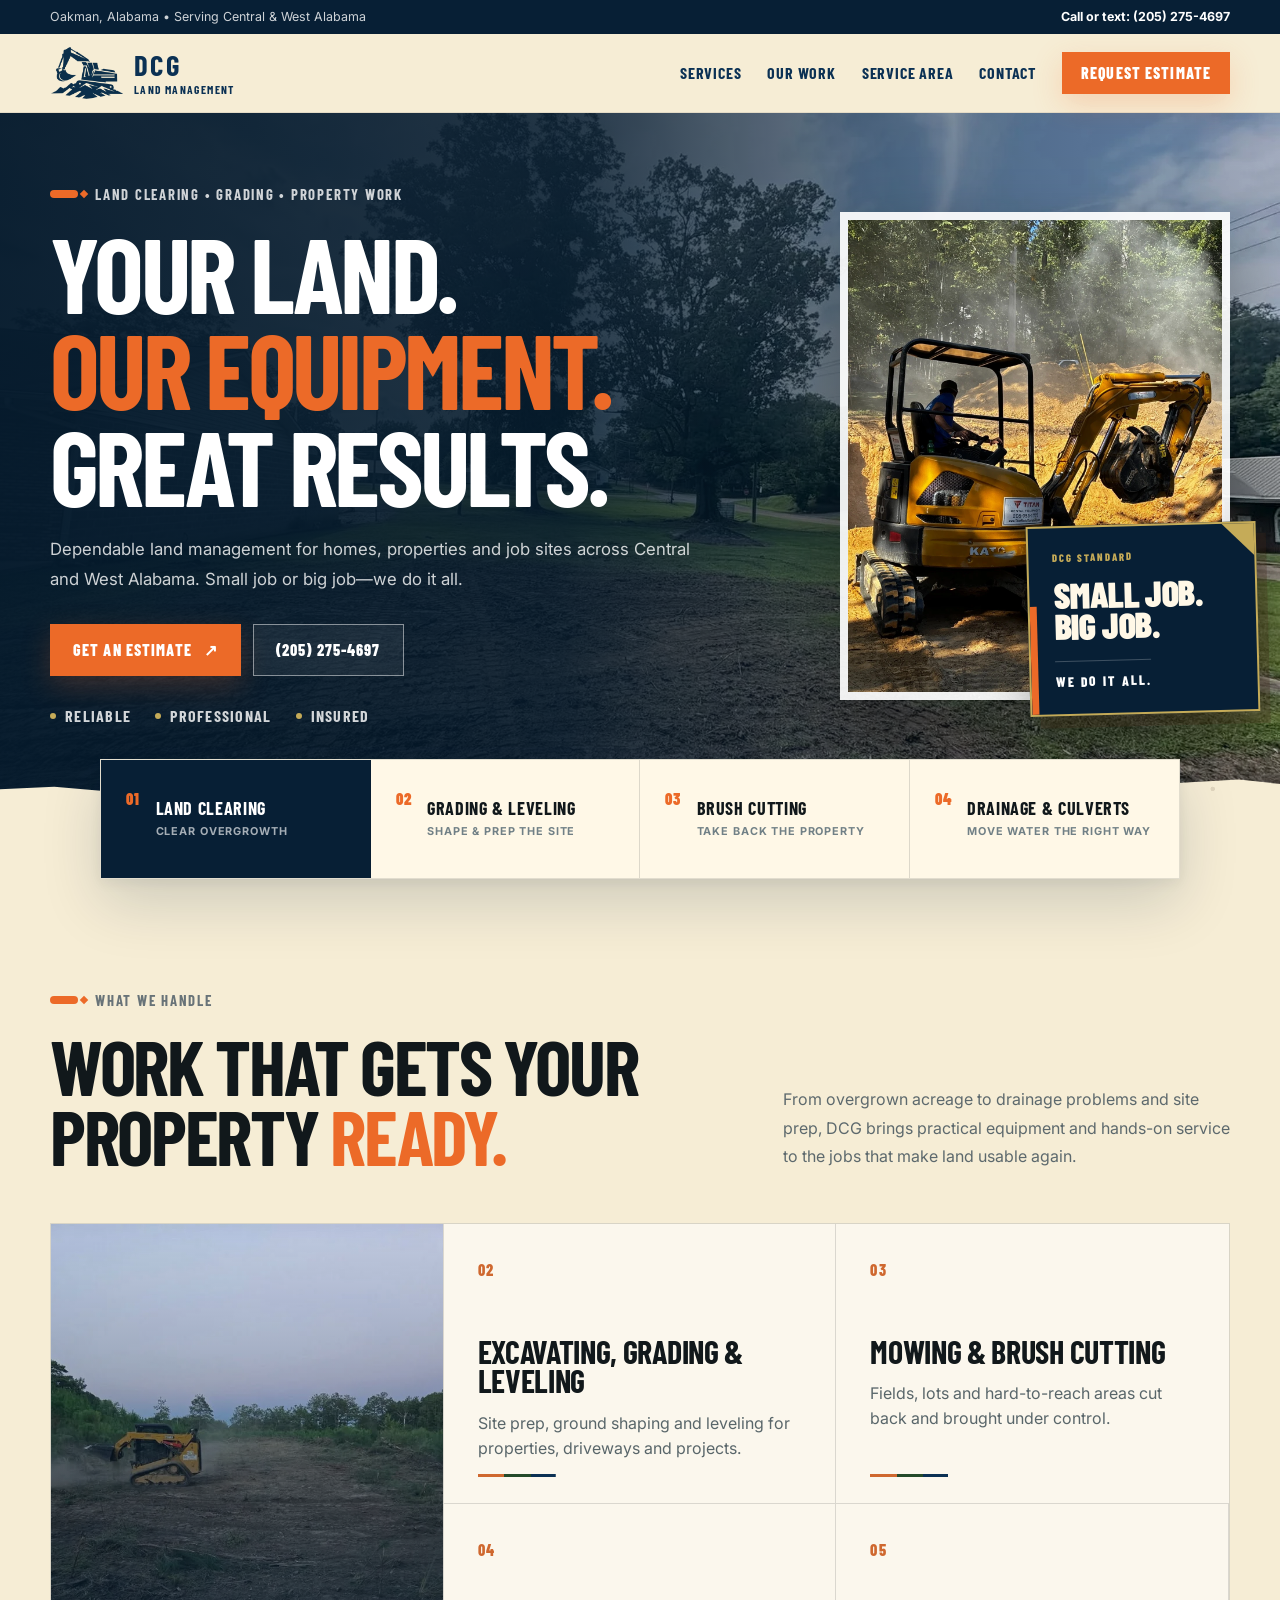
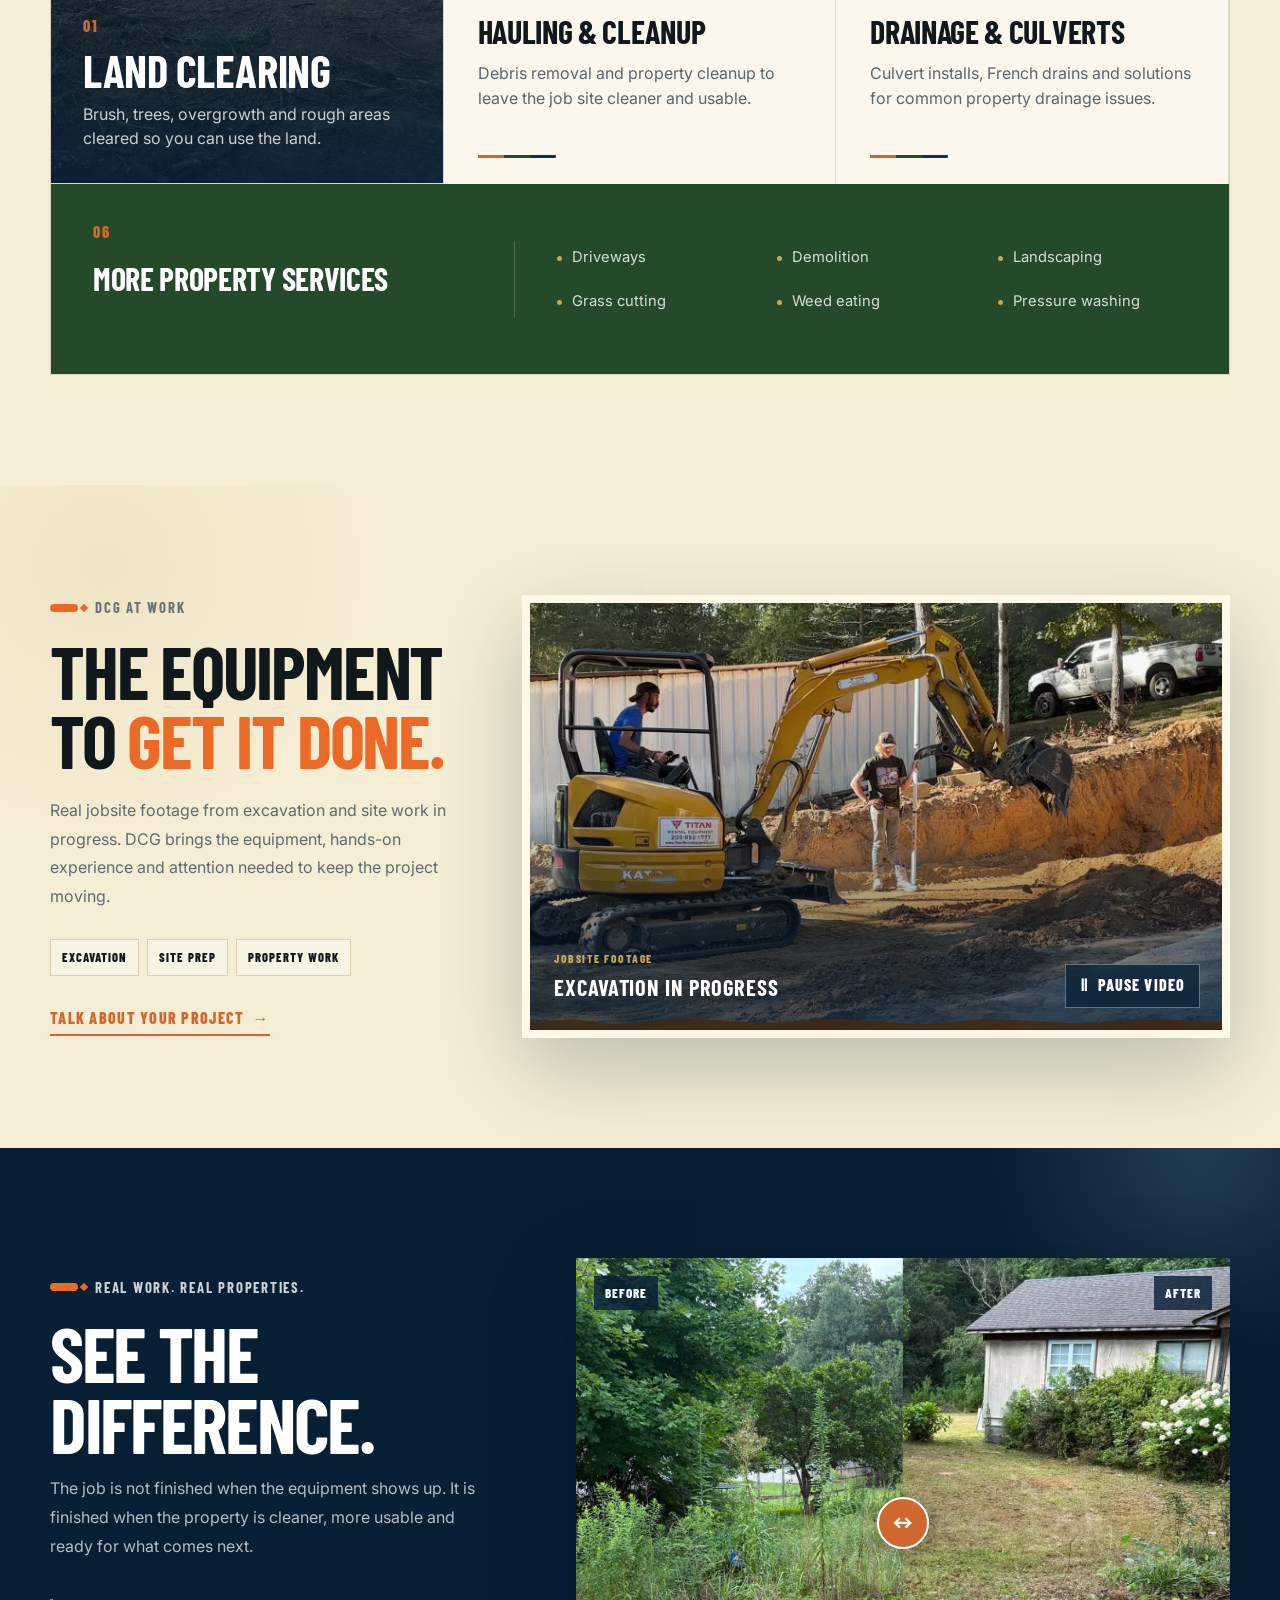
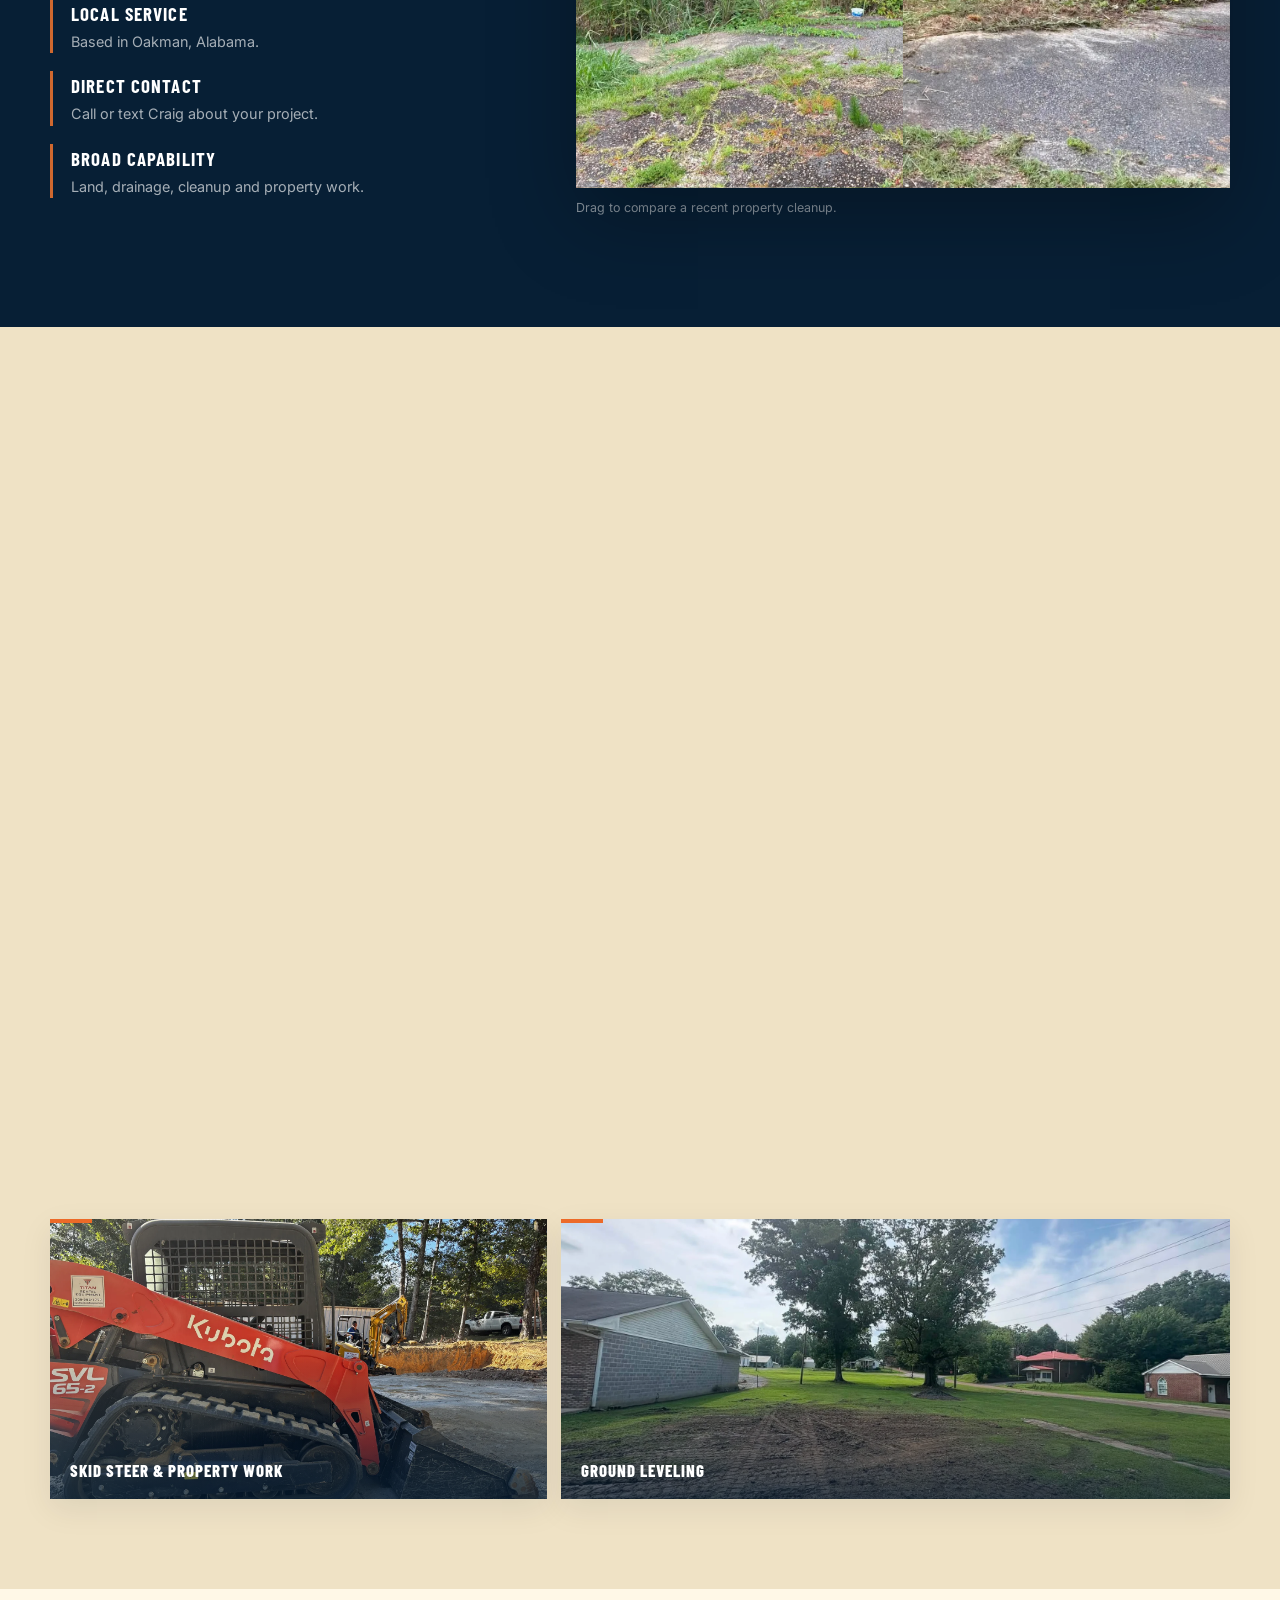
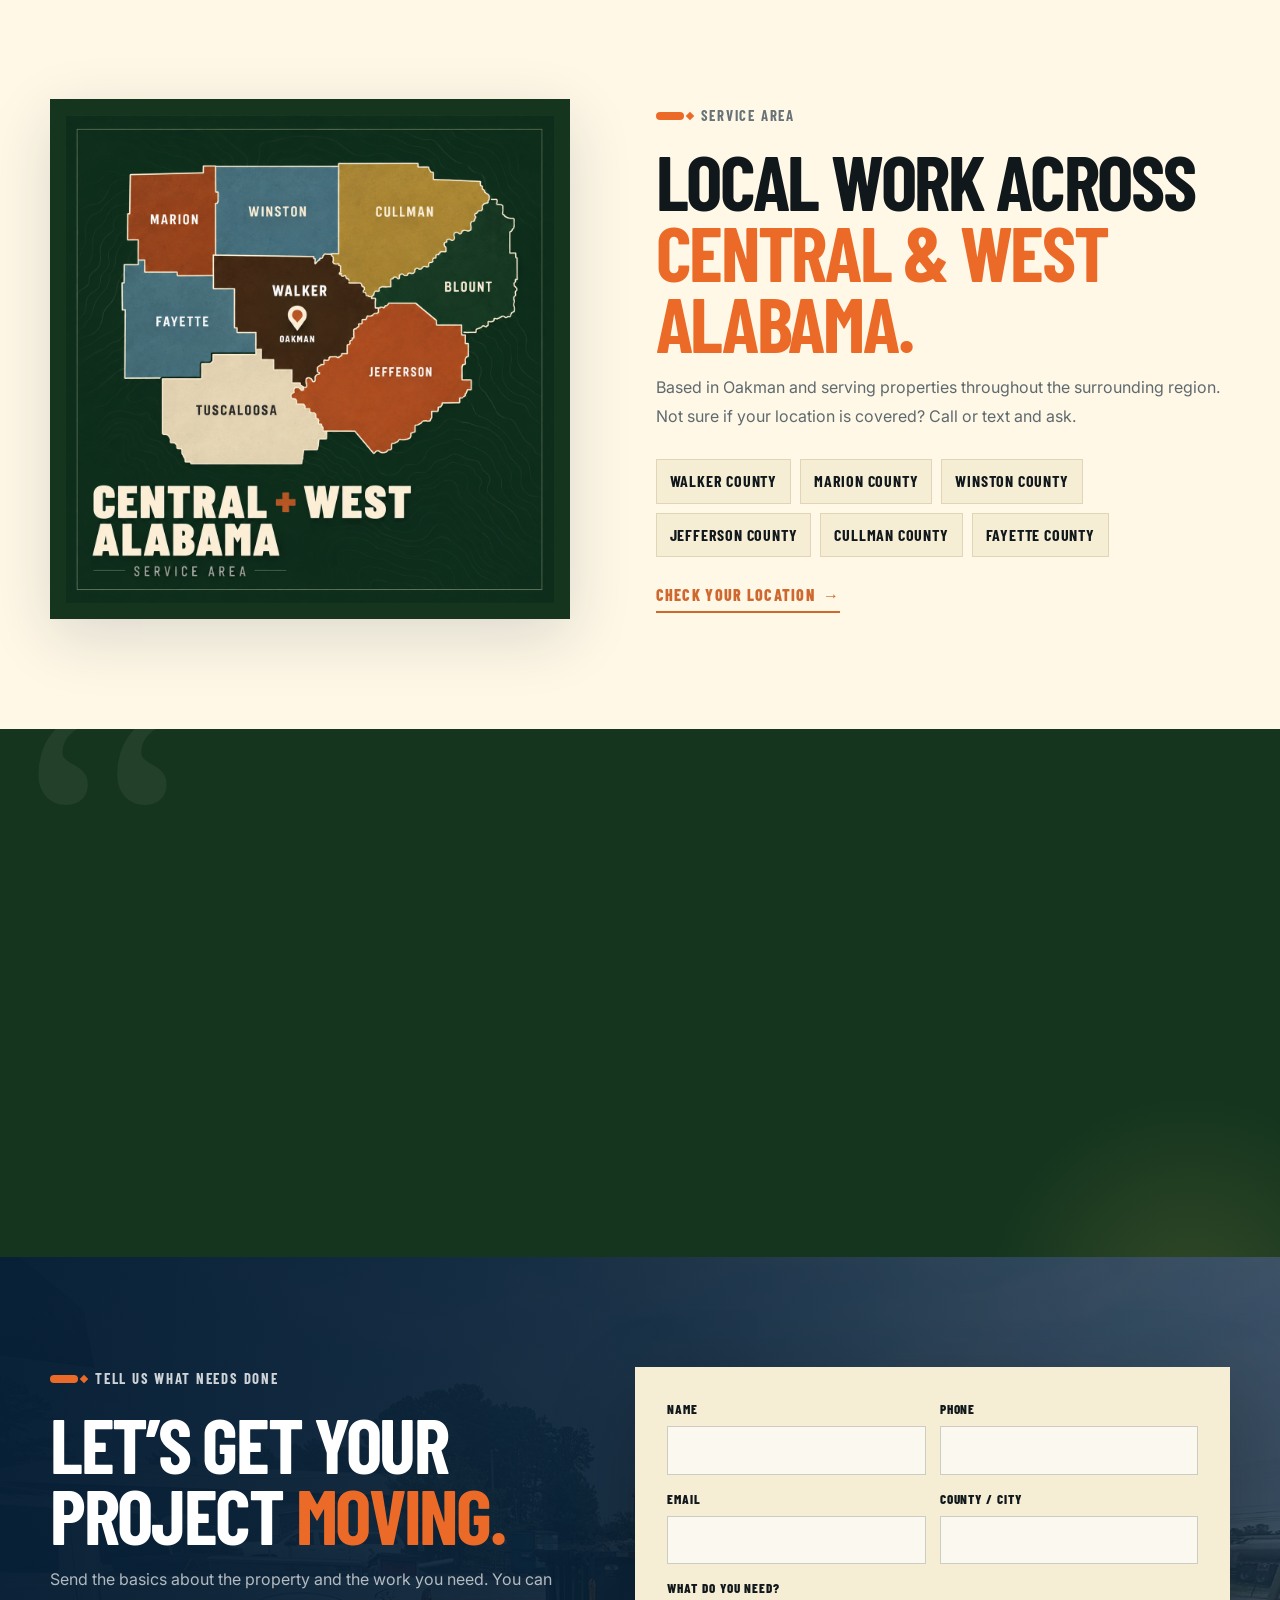
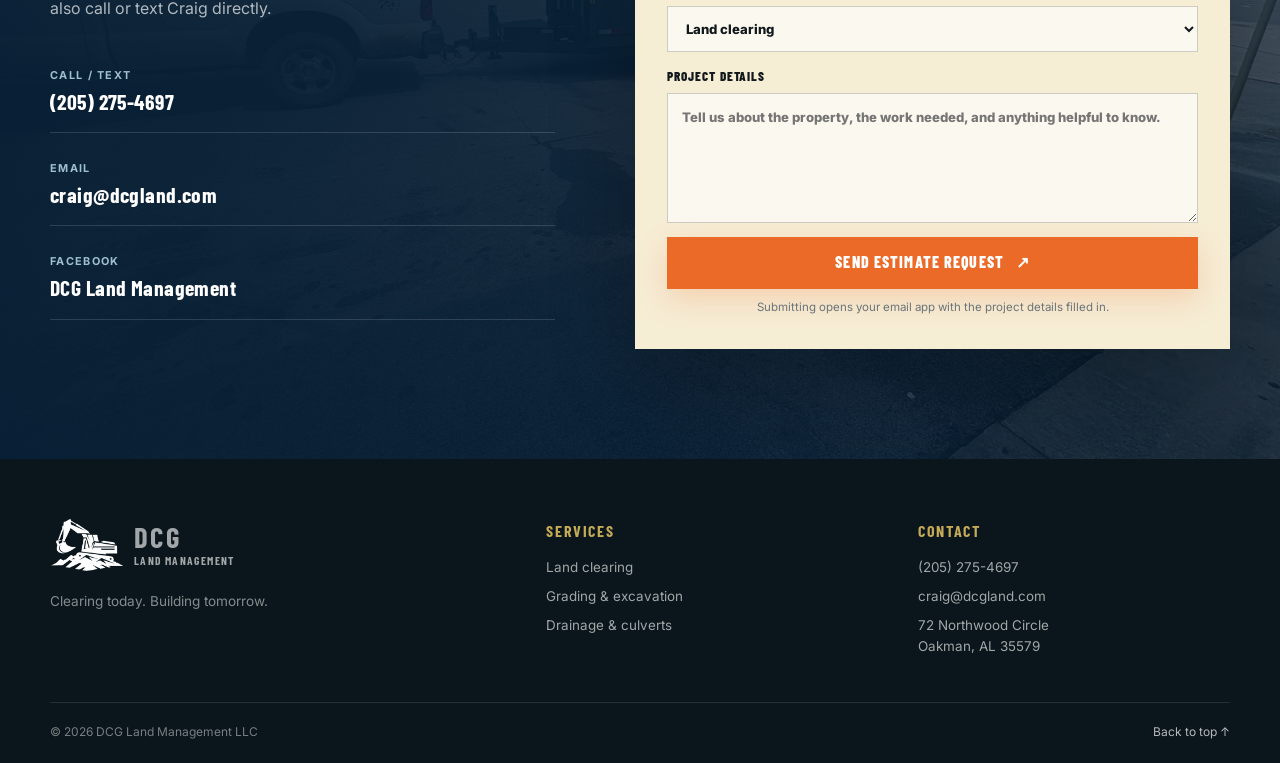
==== index.html @ 037f2a86 "Build DCG Land Management website" ====
<!doctype html>
<html lang="en">
<head>
  <meta charset="utf-8" />
  <meta name="viewport" content="width=device-width, initial-scale=1" />
  <title>DCG Land Management LLC | Land Clearing & Excavation in Oakman, AL</title>
  <meta name="description" content="DCG Land Management LLC provides land clearing, excavating, grading, mowing, brush cutting, drainage, culverts, driveways, demolition and property cleanup across Central and West Alabama." />
  <meta name="theme-color" content="#0b3154" />
  <meta name="robots" content="index,follow,max-image-preview:large" />
  <link rel="canonical" href="https://dcgland.com/" />
  <link rel="icon" type="image/jpeg" href="assets/favicon.jpg" />
  <link rel="preconnect" href="https://fonts.googleapis.com" />
  <link rel="preconnect" href="https://fonts.gstatic.com" crossorigin />
  <link href="https://fonts.googleapis.com/css2?family=Barlow+Condensed:wght@500;600;700;800;900&family=Inter:wght@400;500;600;700&display=swap" rel="stylesheet" />
  <link rel="stylesheet" href="styles.css" />

  <meta property="og:type" content="website" />
  <meta property="og:title" content="DCG Land Management LLC | Oakman, Alabama" />
  <meta property="og:description" content="Land clearing, excavation, grading, mowing, brush cutting, drainage, hauling and property cleanup across Central and West Alabama." />
  <meta property="og:url" content="https://dcgland.com/" />
  <meta property="og:image" content="https://dcgland.com/assets/excavation-jobsite.webp" />

  <script type="application/ld+json">
  {
    "@context": "https://schema.org",
    "@type": "HomeAndConstructionBusiness",
    "name": "DCG Land Management LLC",
    "url": "https://dcgland.com/",
    "telephone": "+1-205-275-4697",
    "email": "craig@dcgland.com",
    "image": "https://dcgland.com/assets/excavation-jobsite.webp",
    "address": {
      "@type": "PostalAddress",
      "streetAddress": "72 Northwood Circle",
      "addressLocality": "Oakman",
      "addressRegion": "AL",
      "postalCode": "35579",
      "addressCountry": "US"
    },
    "areaServed": [
      "Walker County, Alabama",
      "Marion County, Alabama",
      "Winston County, Alabama",
      "Jefferson County, Alabama",
      "Cullman County, Alabama",
      "Fayette County, Alabama"
    ],
    "sameAs": ["https://www.facebook.com/profile.php?id=61591130584523"],
    "knowsAbout": [
      "Land clearing",
      "Excavating",
      "Grading and leveling",
      "Mowing and brush cutting",
      "Hauling and cleanup",
      "Drainage",
      "Culvert installation",
      "Driveways",
      "Demolition",
      "Landscaping",
      "Pressure washing"
    ]
  }
  </script>
</head>
<body>
  <a class="skip-link" href="#main">Skip to content</a>

  <div class="utility-bar">
    <div class="shell utility-bar__inner">
      <p>Oakman, Alabama <span aria-hidden="true">•</span> Serving Central &amp; West Alabama</p>
      <a href="tel:+12052754697">Call or text: (205) 275-4697</a>
    </div>
  </div>

  <header class="site-header" id="top">
    <div class="shell site-header__inner">
      <a class="brand" href="#top" aria-label="DCG Land Management home">
        <img src="assets/dcg-mark.png" alt="DCG Land Management excavator logo" width="105" height="72" />
        <span class="brand__text"><strong>DCG</strong><small>Land Management</small></span>
      </a>

      <button class="menu-toggle" type="button" aria-expanded="false" aria-controls="site-nav" aria-label="Open menu">
        <span></span><span></span><span></span>
      </button>

      <nav class="site-nav" id="site-nav" aria-label="Main navigation">
        <a href="#services">Services</a>
        <a href="#work">Our Work</a>
        <a href="#areas">Service Area</a>
        <a href="#contact">Contact</a>
        <a class="button button--small button--orange" href="#contact">Request Estimate</a>
      </nav>
    </div>
  </header>

  <main id="main">
    <section class="hero">
      <div class="hero__photo" aria-hidden="true"></div>
      <div class="hero__shade" aria-hidden="true"></div>
      <div class="shell hero__grid">
        <div class="hero__copy reveal">
          <p class="eyebrow"><span></span> Land clearing • grading • property work</p>
          <h1>Your land.<br /><em>Our equipment.</em><br />Great results.</h1>
          <p class="hero__lede">Dependable land management for homes, properties and job sites across Central and West Alabama. Small job or big job—we do it all.</p>
          <div class="hero__actions">
            <a class="button button--orange" href="#contact">Get an Estimate <span aria-hidden="true">↗</span></a>
            <a class="button button--ghost" href="tel:+12052754697">(205) 275-4697</a>
          </div>
          <div class="hero__trust" aria-label="Business highlights">
            <span>Reliable</span><span>Professional</span><span>Insured</span>
          </div>
        </div>

        <div class="hero-card reveal">
          <div class="hero-card__image">
            <img src="assets/usingtractor.webp" alt="Excavating equipment working on a wooded property" width="1536" height="2048" />
          </div>
          <div class="hero-card__placard">
  <span class="hero-card__placard-kicker">DCG STANDARD</span>

  <strong>
    SMALL JOB.<br />
    BIG JOB.
  </strong>

  <span class="hero-card__placard-bottom">
    WE DO IT ALL.
  </span>
</div>
        </div>
      </div>
      <div class="hero__edge" aria-hidden="true"></div>
    </section>

    <section class="quick-strip" aria-label="Quick service summary">
      <div class="quick-strip__grid">
        <a class="quick-service quick-service--featured" href="#services">
          <span class="quick-service__number">01</span>
          <span class="quick-service__copy">
            <strong>Land Clearing</strong>
            <small>Clear overgrowth</small>
          </span>
        </a>
        <a class="quick-service" href="#services">
          <span class="quick-service__number">02</span>
          <span class="quick-service__copy">
            <strong>Grading &amp; Leveling</strong>
            <small>Shape &amp; prep the site</small>
          </span>
        </a>
        <a class="quick-service" href="#services">
          <span class="quick-service__number">03</span>
          <span class="quick-service__copy">
            <strong>Brush Cutting</strong>
            <small>Take back the property</small>
          </span>
        </a>
        <a class="quick-service" href="#services">
          <span class="quick-service__number">04</span>
          <span class="quick-service__copy">
            <strong>Drainage &amp; Culverts</strong>
            <small>Move water the right way</small>
          </span>
        </a>
      </div>
    </section>

    <section class="section section--cream" id="services">
      <div class="shell">
        <div class="section-heading section-heading--split reveal">
          <div>
            <p class="eyebrow eyebrow--dark"><span></span> What we handle</p>
            <h2>Work that gets your property <em>ready.</em></h2>
          </div>
          <p>From overgrown acreage to drainage problems and site prep, DCG brings practical equipment and hands-on service to the jobs that make land usable again.</p>
        </div>

        <div class="service-grid">
          <article class="service-card service-card--feature reveal">
            <img src="assets/landcleartractor.webp" alt="Equipment clearing an overgrown property" loading="lazy" width="720" height="960" />
            <div class="service-card__overlay"></div>
            <div class="service-card__body">
              <span class="service-card__number">01</span>
              <h3>Land Clearing</h3>
              <p>Brush, trees, overgrowth and rough areas cleared so you can use the land.</p>
            </div>
          </article>

          <article class="service-card reveal">
            <span class="service-card__number">02</span>
            <h3>Excavating, Grading &amp; Leveling</h3>
            <p>Site prep, ground shaping and leveling for properties, driveways and projects.</p>
            <span class="service-card__line"></span>
          </article>

          <article class="service-card reveal">
            <span class="service-card__number">03</span>
            <h3>Mowing &amp; Brush Cutting</h3>
            <p>Fields, lots and hard-to-reach areas cut back and brought under control.</p>
            <span class="service-card__line"></span>
          </article>

          <article class="service-card reveal">
            <span class="service-card__number">04</span>
            <h3>Hauling &amp; Cleanup</h3>
            <p>Debris removal and property cleanup to leave the job site cleaner and usable.</p>
            <span class="service-card__line"></span>
          </article>

          <article class="service-card reveal">
            <span class="service-card__number">05</span>
            <h3>Drainage &amp; Culverts</h3>
            <p>Culvert installs, French drains and solutions for common property drainage issues.</p>
            <span class="service-card__line"></span>
          </article>

          <article class="service-card service-card--list reveal">
            <span class="service-card__number">06</span>
            <h3>More Property Services</h3>
            <ul>
              <li>Driveways</li>
              <li>Demolition</li>
              <li>Landscaping</li>
              <li>Grass cutting</li>
              <li>Weed eating</li>
              <li>Pressure washing</li>
            </ul>
          </article>
        </div>
      </div>
    </section>

    <section class="section jobsite-feature" id="work">
      <div class="shell jobsite-feature__grid">
        <div class="jobsite-feature__copy reveal">
          <p class="eyebrow eyebrow--dark"><span></span> DCG at work</p>
          <h2>The equipment to <em>get it done.</em></h2>
          <p>Real jobsite footage from excavation and site work in progress. DCG brings the equipment, hands-on experience and attention needed to keep the project moving.</p>
          <div class="jobsite-feature__tags" aria-label="Work shown">
            <span>Excavation</span>
            <span>Site prep</span>
            <span>Property work</span>
          </div>
          <a class="text-link" href="#contact">Talk about your project <span aria-hidden="true">→</span></a>
        </div>

        <div class="jobsite-media reveal">
          <div class="jobsite-media__frame">
            <video class="jobsite-video" data-jobsite-video muted loop playsinline preload="metadata" poster="assets/excavator-digging-poster.webp" aria-label="Excavator digging at a DCG Land Management jobsite">
              <source src="assets/excavator-digging.mp4" type="video/mp4" />
              Your browser does not support embedded video.
            </video>
            <div class="jobsite-media__shade" aria-hidden="true"></div>
            <div class="jobsite-media__label">
              <span>Jobsite footage</span>
              <strong>Excavation in progress</strong>
            </div>
            <button class="jobsite-media__toggle" type="button" data-video-toggle aria-label="Play jobsite video">
              <span aria-hidden="true">▶</span>
              <span data-video-toggle-text>Play video</span>
            </button>
            <div class="jobsite-media__edge" aria-hidden="true"></div>
          </div>
        </div>
      </div>
    </section>

    <section class="section section--ink" id="results">
      <div class="shell work-grid">
        <div class="work-copy reveal">
          <p class="eyebrow"><span></span> Real work. Real properties.</p>
          <h2>See the difference.</h2>
          <p>The job is not finished when the equipment shows up. It is finished when the property is cleaner, more usable and ready for what comes next.</p>
          <div class="work-points">
            <div><strong>Local service</strong><span>Based in Oakman, Alabama.</span></div>
            <div><strong>Direct contact</strong><span>Call or text Craig about your project.</span></div>
            <div><strong>Broad capability</strong><span>Land, drainage, cleanup and property work.</span></div>
          </div>
        </div>

        <div class="before-after reveal" data-before-after>
          <div class="before-after__frame">
            <img class="before-after__img before-after__img--after" src="assets/after.webp" alt="Property after cleanup work" loading="lazy" width="1536" height="2048" />
            <img class="before-after__img before-after__img--before" src="assets/before.webp" alt="Property before cleanup work" loading="lazy" width="2048" height="1536" />
            <span class="before-after__label before-after__label--before">Before</span>
            <span class="before-after__label before-after__label--after">After</span>
            <div class="before-after__handle" aria-hidden="true"><span>↔</span></div>
            <input class="before-after__range" type="range" min="0" max="100" value="50" aria-label="Compare before and after photos" />
          </div>
          <p>Drag to compare a recent property cleanup.</p>
        </div>
      </div>
    </section>

    <section class="section section--linen gallery-section">
      <div class="shell">
        <div class="section-heading reveal">
          <p class="eyebrow eyebrow--dark"><span></span> On the job</p>
          <h2>Built on hard work.<br /><em>Driven by results.</em></h2>
        </div>

        <div class="gallery-grid gallery-grid--jobsite">
          <figure class="gallery-card gallery-card--wide reveal">
            <img src="assets/excavation-jobsite.webp" alt="Deep excavation and site preparation work by DCG Land Management" loading="lazy" width="1800" height="1350" />
            <figcaption>Deep excavation &amp; site prep</figcaption>
          </figure>
          <figure class="gallery-card reveal">
            <img src="assets/concrete-cutting.webp" alt="Concrete cutting during a DCG Land Management job" loading="lazy" width="1800" height="1350" />
            <figcaption>Concrete cutting</figcaption>
          </figure>
          <figure class="gallery-card reveal">
            <img src="assets/mini-excavator.webp" alt="Mini excavator positioned at an active excavation site" loading="lazy" width="1800" height="1350" />
            <figcaption>Equipment ready for the job</figcaption>
          </figure>
          <figure class="gallery-card gallery-card--wide reveal">
            <img src="assets/construction.webp" alt="Interior constructions on DCG Land Management jobsite" loading="lazy" width="1800" height="1350" />
            <figcaption>Construction in progress</figcaption>
          </figure>
          <figure class="gallery-card reveal">
            <img src="assets/skid-steer-equipment.webp" alt="Skid steer equipment used for land and site work" loading="lazy" width="1800" height="1350" />
            <figcaption>Skid steer &amp; property work</figcaption>
          </figure>
          <figure class="gallery-card gallery-card--wide reveal">
            <img src="assets/groundlevel.webp" alt="Fully leveled property ready for the next phase of work" loading="lazy" width="1800" height="1350" />
            <figcaption>Ground Leveling</figcaption>
          </figure>
        </div>
      </div>
    </section>

    <section class="section service-area" id="areas">
      <div class="shell service-area__grid">
        <div class="service-area__map-card reveal">
  <img
    src="assets/service-area-map.png"
    alt="DCG Land Management service area map showing Walker, Marion, Winston, Cullman, Blount, Fayette, Tuscaloosa, and Jefferson counties with Oakman marked in Walker County"
    class="service-area__map-image"
    loading="lazy"
    width="1254"
    height="1254"
  />
</div>

        <div class="service-area__copy reveal">
          <p class="eyebrow eyebrow--dark"><span></span> Service area</p>
          <h2>Local work across <em>Central &amp; West Alabama.</em></h2>
          <p>Based in Oakman and serving properties throughout the surrounding region. Not sure if your location is covered? Call or text and ask.</p>
          <div class="county-list" aria-label="Counties served">
            <span>Walker County</span>
            <span>Marion County</span>
            <span>Winston County</span>
            <span>Jefferson County</span>
            <span>Cullman County</span>
            <span>Fayette County</span>
          </div>
          <a class="text-link" href="tel:+12052754697">Check your location <span aria-hidden="true">→</span></a>
        </div>
      </div>
    </section>

    <section class="section review-section" aria-labelledby="review-heading">
      <div class="review-section__mark" aria-hidden="true">“</div>
      <div class="shell review-grid">
        <div class="review-quote reveal">
          <p class="eyebrow"><span></span> What clients say</p>
          <div class="review-stars" aria-label="5 out of 5 stars">
            <span aria-hidden="true">★★★★★</span>
          </div>
          <blockquote id="review-heading">“Great Person! Awesome work”</blockquote>
          <cite>— Carolyn House</cite>
        </div>

        <div class="review-cta reveal">
          <span class="review-cta__number">READY?</span>
          <h2>Need work done on your property?</h2>
          <p>Tell Craig what you are working with and what you need done. Call, text or send the details online.</p>
          <a class="button button--orange" href="#contact">Get an Estimate <span aria-hidden="true">↗</span></a>
        </div>
      </div>
    </section>

    <section class="section contact-section" id="contact">
      <div class="contact-section__photo" aria-hidden="true"></div>
      <div class="contact-section__shade" aria-hidden="true"></div>
      <div class="shell contact-grid">
        <div class="contact-copy reveal">
          <p class="eyebrow"><span></span> Tell us what needs done</p>
          <h2>Let’s get your project <em>moving.</em></h2>
          <p>Send the basics about the property and the work you need. You can also call or text Craig directly.</p>
          <div class="contact-links">
            <a href="tel:+12052754697"><small>Call / Text</small><strong>(205) 275-4697</strong></a>
            <a href="mailto:craig@dcgland.com"><small>Email</small><strong>craig@dcgland.com</strong></a>
            <a href="https://www.facebook.com/profile.php?id=61591130584523" target="_blank" rel="noopener noreferrer"><small>Facebook</small><strong>DCG Land Management</strong></a>
          </div>
        </div>

        <form class="estimate-form reveal" id="estimate-form">
          <div class="form-row">
            <label>Name<input type="text" name="name" autocomplete="name" required /></label>
            <label>Phone<input type="tel" name="phone" autocomplete="tel" required /></label>
          </div>
          <div class="form-row">
            <label>Email<input type="email" name="email" autocomplete="email" /></label>
            <label>County / City<input type="text" name="location" autocomplete="address-level2" /></label>
          </div>
          <label>What do you need?
            <select name="service">
              <option>Land clearing</option>
              <option>Excavating / grading</option>
              <option>Mowing / brush cutting</option>
              <option>Hauling / cleanup</option>
              <option>Drainage / culvert work</option>
              <option>Driveway / demolition / other</option>
            </select>
          </label>
          <label>Project details<textarea name="message" rows="5" placeholder="Tell us about the property, the work needed, and anything helpful to know."></textarea></label>
          <button class="button button--orange button--full" type="submit">Send Estimate Request <span aria-hidden="true">↗</span></button>
          <p class="form-note">Submitting opens your email app with the project details filled in.</p>
        </form>
      </div>
    </section>
  </main>

  <footer class="site-footer">
    <div class="shell footer-grid">
      <div class="footer-brand">
        <a class="brand brand--footer" href="#top">
          <img src="assets/dcg-mark.png" alt="" width="98" height="67" />
          <span class="brand__text"><strong>DCG</strong><small>Land Management</small></span>
        </a>
        <p>Clearing today. Building tomorrow.</p>
      </div>
      <div>
        <strong>Services</strong>
        <a href="#services">Land clearing</a>
        <a href="#services">Grading &amp; excavation</a>
        <a href="#services">Drainage &amp; culverts</a>
      </div>
      <div>
        <strong>Contact</strong>
        <a href="tel:+12052754697">(205) 275-4697</a>
        <a href="mailto:craig@dcgland.com">craig@dcgland.com</a>
        <span>72 Northwood Circle<br />Oakman, AL 35579</span>
      </div>
    </div>
    <div class="shell footer-bottom">
      <span>© <span id="year"></span> DCG Land Management LLC</span>
      <a href="#top">Back to top ↑</a>
    </div>
  </footer>

  <script src="script.js" defer></script>
</body>
</html>
---- styles.css ----
:root {

  --ink: #11181b;

  --navy: #0b3154;

  --navy-deep: #071f35;

  --forest: #244a2a;

  --forest-deep: #15351e;

  --orange: #cf682f;

  --orange-bright: #ec6a28;

  --linen: #f6edd5;

  --cream: #fff8e7;

  --blue: #9fc0cf;

  --coffee: #412816;

  --sunflower: #c5ab58;

  --white: #ffffff;

  --muted: #687378;

  --line: rgba(17, 24, 27, 0.14);

  --shadow: 0 18px 60px rgba(7, 31, 53, 0.14);

  --radius: 20px;

  --shell: min(1180px, calc(100% - 40px));

}

* { box-sizing: border-box; }

html { scroll-behavior: smooth; }

body {

  margin: 0;

  font-family: "Inter", system-ui, -apple-system, BlinkMacSystemFont, "Segoe UI", sans-serif;

  color: var(--ink);

  background: var(--linen);

  line-height: 1.55;

  -webkit-font-smoothing: antialiased;

}

img { display: block; max-width: 100%; }

a { color: inherit; text-decoration: none; }

button, input, select, textarea { font: inherit; }

button { cursor: pointer; }

::selection { background: var(--orange); color: var(--white); }

.shell { width: var(--shell); margin-inline: auto; }

.skip-link {

  position: fixed; top: 10px; left: 10px; z-index: 999;

  transform: translateY(-160%); padding: 10px 14px; background: var(--white); color: var(--ink);

}

.skip-link:focus { transform: translateY(0); }

.utility-bar { background: var(--navy-deep); color: rgba(255,255,255,.8); font-size: .78rem; }

.utility-bar__inner { min-height: 34px; display: flex; align-items: center; justify-content: space-between; gap: 18px; }

.utility-bar p { margin: 0; }

.utility-bar a { font-weight: 700; color: var(--white); }

.site-header { position: sticky; top: 0; z-index: 90; background: rgba(246,237,213,.96); backdrop-filter: blur(14px); border-bottom: 1px solid rgba(17,24,27,.08); }

.site-header__inner { min-height: 78px; display: flex; align-items: center; justify-content: space-between; gap: 28px; }

.brand { display: inline-flex; align-items: center; gap: 10px; min-width: max-content; }

.brand img { width: 74px; height: 52px; object-fit: contain; }

.brand__text { display: grid; line-height: .95; text-transform: uppercase; }

.brand__text strong { font-family: "Barlow Condensed", sans-serif; font-size: 1.8rem; letter-spacing: .08em; }

.brand__text small { margin-top: 5px; font-family: "Barlow Condensed", sans-serif; font-weight: 700; letter-spacing: .12em; font-size: .72rem; }

.site-nav { display: flex; align-items: center; gap: 26px; font-family: "Barlow Condensed", sans-serif; font-weight: 700; text-transform: uppercase; letter-spacing: .05em; }

.site-nav > a:not(.button) { position: relative; padding-block: 8px; }

.site-nav > a:not(.button)::after { content: ""; position: absolute; left: 0; right: 100%; bottom: 2px; height: 2px; background: var(--orange); transition: right .25s ease; }

.site-nav > a:not(.button):hover::after { right: 0; }

.menu-toggle { display: none; width: 45px; height: 45px; border: 0; background: transparent; padding: 10px; }

.menu-toggle span { display: block; height: 2px; background: var(--navy); margin: 6px 0; transition: .25s ease; }

.button { display: inline-flex; align-items: center; justify-content: center; gap: 12px; min-height: 52px; padding: 0 22px; border: 1px solid transparent; font-family: "Barlow Condensed", sans-serif; font-size: 1rem; font-weight: 800; text-transform: uppercase; letter-spacing: .07em; transition: transform .2s ease, background .2s ease, color .2s ease, border-color .2s ease; }

.button:hover { transform: translateY(-2px); }

.button--small { min-height: 42px; padding-inline: 18px; }

.button--orange { background: var(--orange-bright); color: var(--white); box-shadow: 0 10px 30px rgba(236,106,40,.22); }

.button--orange:hover { background: #d85a1e; }

.button--ghost { color: var(--white); border-color: rgba(255,255,255,.48); background: rgba(255,255,255,.06); }

.button--ghost:hover { background: var(--white); color: var(--ink); }

.button--full { width: 100%; }

.hero { position: relative; min-height: 690px; overflow: hidden; background: var(--navy-deep); color: var(--white); }

.hero__photo { position: absolute; inset: 0; background: url("assets/groundlevel.webp") center/cover no-repeat; filter: saturate(.8) contrast(1.06); }

.hero__shade { position: absolute; inset: 0; background: linear-gradient(90deg, rgba(5,26,44,.97) 0%, rgba(5,26,44,.88) 44%, rgba(5,26,44,.43) 73%, rgba(5,26,44,.2) 100%); }

.hero__grid { position: relative; z-index: 2; min-height: 690px; display: grid; grid-template-columns: minmax(0, 1.14fr) minmax(340px,.72fr); gap: 70px; align-items: center; padding-block: 70px 92px; }

.eyebrow { display: flex; align-items: center; gap: 17px; margin: 0 0 18px; font-family: "Barlow Condensed", sans-serif; font-size: .92rem; font-weight: 700; text-transform: uppercase; letter-spacing: .12em; color: rgba(255,255,255,.8); }

.eyebrow > span { width: 28px; height: 8px; border-radius: 99px; background: var(--orange-bright); position: relative; }

.eyebrow > span::after { content: ""; position: absolute; width: 6px; height: 6px; right: -9px; top: 1px; background: var(--orange-bright); transform: rotate(45deg); }

.eyebrow--dark { color: var(--muted); }

h1, h2, h3 { font-family: "Barlow Condensed", sans-serif; text-transform: uppercase; line-height: .92; margin-top: 0; }

h1 { margin-bottom: 22px; max-width: 760px; font-size: clamp(4.1rem, 8.2vw, 7.7rem); letter-spacing: -.035em; }

h1 em, h2 em { color: var(--orange-bright); font-style: normal; }

.hero__lede { max-width: 670px; margin: 0 0 30px; color: rgba(255,255,255,.8); font-size: 1.05rem; line-height: 1.75; }

.hero__actions { display: flex; flex-wrap: wrap; gap: 12px; }

.hero__trust { display: flex; flex-wrap: wrap; gap: 10px 24px; margin-top: 28px; font-family: "Barlow Condensed", sans-serif; text-transform: uppercase; font-weight: 700; letter-spacing: .08em; color: rgba(255,255,255,.82); }

.hero__trust span { position: relative; padding-left: 15px; }

.hero__trust span::before { content: ""; position: absolute; left: 0; top: .52em; width: 6px; height: 6px; border-radius: 50%; background: var(--sunflower); }

.hero-card { justify-self: end; width: min(390px, 100%); position: relative; transform: rotate(1.5deg); }

.hero-card__image { aspect-ratio: 4/5; overflow: hidden; border: 8px solid rgba(255,255,255,.92); box-shadow: 0 30px 70px rgba(0,0,0,.35); }

.hero-card__image img { width: 100%; height: 100%; object-fit: cover; }

/* =========================

   HERO JOBSITE PLACARD

\========================= */

.hero-card__placard {

  position: absolute;

  z-index: 5;

  right: -28px;

  bottom: -14px;

  width: 230px;

  min-height: 190px;

  padding: 22px 24px 20px;

  background: var(--navy-deep);

  color: var(--cream);

  border: 2px solid var(--sunflower);

  box-shadow:

    10px 12px 0 rgba(65, 40, 22, .28),

    0 24px 45px rgba(0, 0, 0, .28);

  transform: rotate(-1.5deg);

  text-transform: uppercase;

  overflow: hidden;

}

/* little industrial corner cut */

.hero-card__placard::before {

  content: "";

  position: absolute;

  top: -1px;

  right: -1px;

  width: 34px;

  height: 34px;

  background: var(--sunflower);

  clip-path: polygon(100% 0, 100% 100%, 0 0);

}

/* orange machine-tag style stripe */

.hero-card__placard::after {

  content: "";

  position: absolute;

  left: 0;

  bottom: 0;

  width: 7px;

  height: 58%;

  background: var(--orange-bright);

}

.hero-card__placard-kicker {

  display: block;

  margin-bottom: 13px;

  color: var(--sunflower);

  font-family: "Barlow Condensed", sans-serif;

  font-size: .67rem;

  font-weight: 800;

  letter-spacing: .18em;

}

.hero-card__placard strong {

  display: block;

  font-family: "Barlow Condensed", sans-serif;

  font-size: 2.25rem;

  font-weight: 900;

  line-height: .86;

  letter-spacing: -.015em;

}

.hero-card__placard-bottom {

  display: inline-block;

  margin-top: 19px;

  padding-top: 9px;

  border-top: 1px solid rgba(255, 255, 255, .22);

  color: var(--white);

  font-family: "Barlow Condensed", sans-serif;

  font-size: .86rem;

  font-weight: 800;

  letter-spacing: .14em;

}

.hero__edge {

  position: absolute;

  z-index: 3;

  left: -2%;

  right: -2%;

  bottom: -1px;

  height: 72px;

  background:

    radial-gradient(circle at 6% 43%, rgba(65,40,22,.22) 0 2px, transparent 2.5px),

    radial-gradient(circle at 14% 55%, rgba(65,40,22,.14) 0 1.5px, transparent 2px),

    radial-gradient(circle at 23% 39%, rgba(65,40,22,.18) 0 2px, transparent 2.5px),

    radial-gradient(circle at 31% 56%, rgba(65,40,22,.12) 0 1px, transparent 1.8px),

    radial-gradient(circle at 43% 46%, rgba(65,40,22,.16) 0 2px, transparent 2.5px),

    radial-gradient(circle at 58% 40%, rgba(65,40,22,.16) 0 1.5px, transparent 2px),

    radial-gradient(circle at 71% 57%, rgba(65,40,22,.14) 0 2px, transparent 2.5px),

    radial-gradient(circle at 84% 42%, rgba(65,40,22,.18) 0 1.5px, transparent 2px),

    radial-gradient(circle at 93% 54%, rgba(65,40,22,.12) 0 2px, transparent 2.5px),

    var(--linen);

  clip-path: polygon(

    0 56%,

    6% 51%,

    11% 59%,

    17% 44%,

    23% 68%,

    29% 48%,

    34% 28%,

    40% 43%,

    46% 64%,

    53% 50%,

    59% 35%,

    65% 60%,

    72% 69%,

    78% 53%,

    84% 37%,

    90% 46%,

    95% 41%,

    100% 51%,

    100% 100%,

    0 100%

  );

  filter:

    drop-shadow(0 -6px 0 rgba(65,40,22,.28))

    drop-shadow(0 -10px 12px rgba(7,31,53,.13));

}

.quick-strip {

  position: relative;

  z-index: 6;

  background: var(--linen);

  padding-bottom: 8px;

  margin-top: -14px;

}

.quick-strip__grid {

  width: min(1080px, calc(100% - 72px));

  margin-inline: auto;

  display: grid;

  grid-template-columns: repeat(4, minmax(0, 1fr));

  background: var(--cream);

  border: 1px solid rgba(17, 24, 27, 0.12);

  box-shadow:

    0 24px 60px rgba(7, 31, 53, 0.16),

    0 4px 12px rgba(7, 31, 53, 0.06);

  transform: translateY(-48px);

}

/* individual quick service */

.quick-service {

  position: relative;

  min-height: 118px;

  display: grid;

  grid-template-columns: auto 1fr;

  align-items: center;

  gap: 15px;

  padding: 24px 25px;

  background: var(--cream);

  border-right: 1px solid var(--line);

  overflow: hidden;

  transition:

    background .25s ease,

    color .25s ease,

    transform .25s ease;

}

.quick-service:last-child {

  border-right: 0;

}

/* orange line that grows across bottom */

.quick-service::after {

  content: "";

  position: absolute;

  left: 0;

  right: 100%;

  bottom: 0;

  height: 4px;

  background: var(--orange-bright);

  transition: right .3s ease;

}

/* hover */

.quick-service:hover {

  z-index: 2;

  background: var(--forest-deep);

  color: var(--white);

  transform: translateY(-3px);

}

.quick-service:hover::after {

  right: 0;

}

/* dark first card */

.quick-service--featured {

  background: var(--navy-deep);

  color: var(--white);

}

.quick-service--featured:hover {

  background: var(--forest-deep);

}

/* number */

.quick-service__number {

  align-self: start;

  padding-top: 3px;

  color: var(--orange-bright);

  font-family: "Barlow Condensed", sans-serif;

  font-size: 1rem;

  font-weight: 900;

  letter-spacing: .08em;

}

/* text */

.quick-service__copy {

  min-width: 0;

  display: grid;

  gap: 6px;

}

.quick-service__copy strong {

  font-family: "Barlow Condensed", sans-serif;

  text-transform: uppercase;

  font-size: 1.13rem;

  line-height: 1.05;

  letter-spacing: .035em;

}

.quick-service__copy small {

  color: #718086;

  font-size: .68rem;

  font-weight: 700;

  line-height: 1.3;

  text-transform: uppercase;

  letter-spacing: .08em;

  transition: color .25s ease;

}

.quick-service--featured .quick-service__copy small,

.quick-service:hover .quick-service__copy small {

  color: rgba(255, 255, 255, 0.64);

}

/* close up the space between this strip and Services */

#services {

  padding-top: 54px;

}

.section { padding: 110px 0; }

.section--cream { background: var(--linen); }

.section--linen { background: #efe2c5; }

.section--ink { position: relative; overflow: hidden; background: var(--navy-deep); color: var(--white); }

.section--ink::before { content: ""; position: absolute; width: 440px; height: 440px; right: -140px; top: -220px; border-radius: 50%; background: radial-gradient(circle, rgba(159,192,207,.18), transparent 68%); }

.section-heading { max-width: 790px; margin-bottom: 52px; }

.section-heading--split { max-width: none; display: grid; grid-template-columns: 1.05fr .72fr; gap: 80px; align-items: end; }

.section-heading h2, .work-copy h2, .service-area__copy h2, .contact-copy h2 { margin-bottom: 0; font-size: clamp(3.3rem, 6vw, 5.8rem); letter-spacing: -.03em; }

.section-heading--split > p { margin: 0; color: #5d696d; line-height: 1.8; max-width: 560px; }

.service-grid { display: grid; grid-template-columns: repeat(3,1fr); border: 1px solid var(--line); background: rgba(255,255,255,.32); }

.service-card { min-height: 280px; padding: 34px; position: relative; overflow: hidden; border-right: 1px solid var(--line); border-bottom: 1px solid var(--line); background: rgba(255,255,255,.33); transition: background .25s ease, transform .25s ease; }

.service-card:nth-child(3n) { border-right: 0; }

.service-card:nth-last-child(-n+3) { border-bottom: 0; }

.service-card:hover { z-index: 2; }

.service-card:not(.service-card--feature):not(.service-card--list):hover {

  background: var(--navy-deep);

  color: var(--white);

}

.service-card:not(.service-card--feature):not(.service-card--list):hover p {

  color: rgba(255,255,255,.72);

}

.service-card__number { color: var(--orange); font-family: "Barlow Condensed", sans-serif; font-weight: 800; letter-spacing: .1em; }

.service-card h3 { margin: 54px 0 15px; max-width: 330px; font-size: 2rem; letter-spacing: -.01em; }

.service-card p { max-width: 330px; margin: 0; color: #59666a; }

.service-card__line { position: absolute; left: 34px; right: 34px; bottom: 26px; height: 3px; background: linear-gradient(90deg, var(--orange) 0 34%, var(--forest) 34% 68%, var(--navy) 68%); transform-origin: left; transform: scaleX(.24); transition: transform .3s ease; }

.service-card:hover .service-card__line { transform: scaleX(1); }

.service-card--feature { min-height: 390px; grid-row: span 2; padding: 0; color: var(--white); }

.service-card--feature img { position: absolute; inset: 0; width: 100%; height: 100%; object-fit: cover; transition: transform .4s ease; }

.service-card--feature:hover img { transform: scale(1.025); }

.service-card__overlay { position: absolute; inset: 0; background: linear-gradient(180deg, rgba(7,31,53,.05), rgba(7,31,53,.88)); transition: background .3s ease; }

.service-card--feature:hover .service-card__overlay { background: linear-gradient(180deg, rgba(7,31,53,.13), rgba(7,31,53,.94)); }

.service-card--feature .service-card__body { position: absolute; left: 32px; right: 32px; bottom: 32px; }

.service-card--feature h3 { margin: 12px 0 10px; font-size: 2.8rem; }

.service-card--feature p { color: rgba(255,255,255,.78); }

.service-card--list {
  grid-column: 1 / -1;

  min-height: 190px;

  display: grid;
  grid-template-columns: .7fr 1.3fr;
  grid-template-rows: auto 1fr;

  column-gap: 58px;

  padding: 36px 42px;

  background: var(--forest);
  color: var(--white);

  border-right: 0;

  transition: background .25s ease;
}

.service-card--list:hover {
  background: var(--forest-deep);
}


/* 06 */
.service-card--list .service-card__number {
  grid-column: 1;
  grid-row: 1;

  margin-bottom: 18px;
}


/* heading */
.service-card--list h3 {
  grid-column: 1;
  grid-row: 2;

  align-self: start;

  margin: 0;

  max-width: 300px;

  font-size: 2rem;
  line-height: .95;
}


/* services on right */
.service-card--list ul {
  grid-column: 2;
  grid-row: 1 / span 2;

  align-self: center;

  display: grid;
  grid-template-columns: repeat(3, minmax(0, 1fr));

  gap: 24px 32px;

  margin: 0;
  padding: 6px 0 6px 42px;

  border-left: 1px solid rgba(255,255,255,.18);

  list-style: none;

  color: rgba(255,255,255,.82);

  font-size: .92rem;
}


/* individual service */
.service-card--list li {
  position: relative;

  padding-left: 15px;

  line-height: 1.4;
}


/* gold bullet */
.service-card--list li::before {
  content: "";

  position: absolute;

  left: 0;
  top: .62em;

  width: 5px;
  height: 5px;

  border-radius: 50%;

  background: var(--sunflower);
}
/* Featured jobsite footage */

.jobsite-feature {

  position: relative;

  overflow: hidden;

  background:

    radial-gradient(circle at 8% 12%, rgba(197,171,88,.13), transparent 22%),

    var(--linen);

}

.jobsite-feature__grid {

  display: grid;

  grid-template-columns: .72fr 1.28fr;

  gap: 74px;

  align-items: center;

}

.jobsite-feature__copy h2 {

  margin-bottom: 22px;

  max-width: 510px;

  font-size: clamp(3.2rem, 5.8vw, 5.6rem);

  letter-spacing: -.03em;

}

.jobsite-feature__copy > p:not(.eyebrow) {

  max-width: 530px;

  margin: 0;

  color: #5f6a6f;

  line-height: 1.8;

}

.jobsite-feature__tags {

  display: flex;

  flex-wrap: wrap;

  gap: 8px;

  margin: 28px 0 30px;

}

.jobsite-feature__tags span {

  padding: 8px 11px;

  border: 1px solid #dfd0ad;

  background: rgba(255,255,255,.34);

  font-family: "Barlow Condensed", sans-serif;

  font-size: .78rem;

  font-weight: 800;

  text-transform: uppercase;

  letter-spacing: .08em;

}

.jobsite-media { min-width: 0; }

.jobsite-media__frame {

  position: relative;

  overflow: hidden;

  aspect-ratio: 16 / 10;

  background: var(--navy-deep);

  border: 8px solid var(--cream);

  box-shadow: 0 30px 80px rgba(7,31,53,.24);

}

.jobsite-video {

  width: 100%;

  height: 100%;

  display: block;

  object-fit: cover;

}

.jobsite-media__shade {

  position: absolute;

  inset: 0;

  pointer-events: none;

  background: linear-gradient(180deg, rgba(7,31,53,.03) 45%, rgba(7,31,53,.76) 100%);

}

.jobsite-media__label {

  position: absolute;

  z-index: 3;

  left: 24px;

  bottom: 25px;

  display: grid;

  gap: 2px;

  color: var(--white);

  text-transform: uppercase;

}

.jobsite-media__label span {

  color: var(--sunflower);

  font-family: "Barlow Condensed", sans-serif;

  font-size: .72rem;

  font-weight: 800;

  letter-spacing: .13em;

}

.jobsite-media__label strong {

  font-family: "Barlow Condensed", sans-serif;

  font-size: 1.4rem;

  letter-spacing: .04em;

}

.jobsite-media__toggle {

  position: absolute;

  z-index: 4;

  right: 22px;

  bottom: 22px;

  min-height: 44px;

  display: inline-flex;

  align-items: center;

  gap: 9px;

  padding: 0 14px;

  border: 1px solid rgba(255,255,255,.35);

  background: rgba(7,31,53,.74);

  color: var(--white);

  font-family: "Barlow Condensed", sans-serif;

  font-weight: 800;

  text-transform: uppercase;

  letter-spacing: .07em;

  backdrop-filter: blur(8px);

  transition: background .2s ease, transform .2s ease;

}

.jobsite-media__toggle:hover {

  background: var(--orange-bright);

  transform: translateY(-2px);

}

.jobsite-media__edge {

  position: absolute;

  z-index: 2;

  left: -2%;

  right: -2%;

  bottom: -1px;

  height: 18px;

  background: rgba(65,40,22,.88);

  clip-path: polygon(0 54%, 8% 38%, 14% 65%, 24% 30%, 34% 58%, 45% 35%, 56% 66%, 66% 34%, 78% 61%, 89% 38%, 100% 56%, 100% 100%, 0 100%);

  pointer-events: none;

}

.work-grid { position: relative; z-index: 2; display: grid; grid-template-columns: .78fr 1.15fr; gap: 82px; align-items: center; }

.work-copy > p:not(.eyebrow) { color: rgba(255,255,255,.7); max-width: 520px; line-height: 1.8; }

.work-points { margin-top: 38px; display: grid; gap: 18px; }

.work-points div { display: grid; gap: 3px; padding-left: 18px; border-left: 3px solid var(--orange); }

.work-points strong { font-family: "Barlow Condensed", sans-serif; text-transform: uppercase; letter-spacing: .06em; font-size: 1.18rem; }

.work-points span { color: rgba(255,255,255,.64); font-size: .9rem; }

.before-after { margin: 0; }

.before-after__frame { position: relative; min-height: 530px; overflow: hidden; background: #172226; box-shadow: 0 30px 80px rgba(0,0,0,.28); }

.before-after__img { position: absolute; inset: 0; width: 100%; height: 100%; object-fit: cover; }

.before-after__img--after { object-position: center 52%; }

.before-after__img--before { object-position: center center; clip-path: inset(0 50% 0 0); }

.before-after__label { position: absolute; top: 18px; z-index: 4; padding: 7px 11px; background: rgba(7,31,53,.8); color: var(--white); font-family: "Barlow Condensed", sans-serif; font-weight: 800; text-transform: uppercase; letter-spacing: .08em; font-size: .82rem; }

.before-after__label--before { left: 18px; }

.before-after__label--after { right: 18px; }

.before-after__handle { position: absolute; z-index: 4; top: 50%; left: 50%; width: 52px; height: 52px; transform: translate(-50%,-50%); border: 2px solid var(--white); border-radius: 50%; background: var(--orange); display: grid; place-items: center; box-shadow: 0 8px 30px rgba(0,0,0,.3); pointer-events: none; }

.before-after__handle span { font-weight: 900; }

.before-after__range { position: absolute; z-index: 5; inset: 0; width: 100%; height: 100%; margin: 0; opacity: 0; cursor: ew-resize; }

.before-after > p { color: rgba(255,255,255,.52); font-size: .78rem; margin: 10px 0 0; }

.gallery-section { position: relative; }

.gallery-grid { display: grid; grid-template-columns: 1.25fr .75fr .9fr; grid-auto-rows: 260px; gap: 14px; }

.gallery-card { position: relative; margin: 0; overflow: hidden; background: var(--ink); }

.gallery-card--wide { grid-column: span 2; }

.gallery-card img { width: 100%; height: 100%; object-fit: cover; transition: transform .55s cubic-bezier(.2,.8,.2,1), filter .55s ease; }

.gallery-card::after { content: ""; position: absolute; inset: 0; background: linear-gradient(180deg, transparent 45%, rgba(7,31,53,.68)); }

.gallery-card figcaption { position: absolute; z-index: 2; left: 20px; bottom: 16px; font-family: "Barlow Condensed", sans-serif; font-size: 1.05rem; font-weight: 800; text-transform: uppercase; letter-spacing: .06em; color: var(--white); }

.gallery-card:hover img { transform: scale(1.035); filter: saturate(1.06); }

.gallery-grid--jobsite .gallery-card { min-height: 280px; box-shadow: 0 10px 30px rgba(7,31,53,.08); }

.gallery-grid--jobsite .gallery-card::before { content: ""; position: absolute; z-index: 3; left: 0; top: 0; width: 42px; height: 4px; background: var(--orange-bright); }

.service-area {

  background: var(--cream);

}

.service-area__grid {

  display: grid;

  grid-template-columns: .95fr 1.05fr;

  gap: 86px;

  align-items: center;

}

.service-area__map-card {

  position: relative;

  overflow: hidden;

  background: var(--forest-deep);

  box-shadow: var(--shadow);

  display: grid;

  place-items: center;

  padding: 16px;

}

.service-area__map-image {

  display: block;

  width: 100%;

  height: auto;

  object-fit: contain;

}

.service-area__copy > p:not(.eyebrow) {

  max-width: 600px;

  color: #5f6a6f;

  line-height: 1.8;

}

.county-list {

  display: flex;

  flex-wrap: wrap;

  gap: 9px;

  margin: 28px 0 26px;

}

.county-list span {

  padding: 9px 13px;

  background: var(--linen);

  border: 1px solid #e2d5b7;

  font-family: "Barlow Condensed", sans-serif;

  font-weight: 700;

  text-transform: uppercase;

  letter-spacing: .05em;

}

.text-link {

  display: inline-flex;

  gap: 8px;

  align-items: center;

  color: var(--orange);

  font-family: "Barlow Condensed", sans-serif;

  font-weight: 800;

  text-transform: uppercase;

  letter-spacing: .08em;

  border-bottom: 2px solid currentColor;

  padding-bottom: 3px;

}

/* Client review */

.review-section {

  position: relative;

  overflow: hidden;

  background: var(--forest-deep);

  color: var(--white);

}

.review-section::after {

  content: "";

  position: absolute;

  width: 420px;

  height: 420px;

  right: -120px;

  bottom: -250px;

  border-radius: 50%;

  background: radial-gradient(circle, rgba(197,171,88,.16), transparent 68%);

}

.review-section__mark {

  position: absolute;

  left: max(20px, calc((100vw - 1180px) / 2 - 45px));

  top: -88px;

  color: rgba(255,255,255,.055);

  font-family: Georgia, serif;

  font-size: 24rem;

  line-height: 1;

  pointer-events: none;

}

.review-grid {

  position: relative;

  z-index: 2;

  display: grid;

  grid-template-columns: 1.18fr .72fr;

  gap: 86px;

  align-items: center;

}

.review-stars {

  margin: 18px 0 18px;

  color: var(--sunflower);

  font-size: 1.3rem;

  letter-spacing: .18em;

}

.review-quote blockquote {

  max-width: 760px;

  margin: 0;

  font-family: "Barlow Condensed", sans-serif;

  font-size: clamp(3.2rem, 5.8vw, 5.7rem);

  font-weight: 800;

  line-height: .95;

  text-transform: uppercase;

  letter-spacing: -.02em;

}

.review-quote cite {

  display: block;

  margin-top: 22px;

  color: rgba(255,255,255,.66);

  font-style: normal;

  font-family: "Barlow Condensed", sans-serif;

  font-size: 1rem;

  font-weight: 700;

  text-transform: uppercase;

  letter-spacing: .1em;

}

.review-cta {

  padding-left: 50px;

  border-left: 1px solid rgba(255,255,255,.16);

}

.review-cta__number {

  display: block;

  margin-bottom: 16px;

  color: var(--orange-bright);

  font-family: "Barlow Condensed", sans-serif;

  font-size: .82rem;

  font-weight: 900;

  letter-spacing: .14em;

}

.review-cta h2 {

  margin-bottom: 16px;

  font-size: clamp(2.4rem, 4vw, 3.8rem);

  letter-spacing: -.02em;

}

.review-cta p {

  margin: 0 0 26px;

  color: rgba(255,255,255,.66);

  line-height: 1.75;

}

.contact-section { position: relative; overflow: hidden; background: var(--navy-deep); color: var(--white); }

.contact-section__photo { position: absolute; inset: 0; background: url("assets/dumptrailer.webp") center/cover no-repeat; }

.contact-section__shade { position: absolute; inset: 0; background: linear-gradient(90deg, rgba(7,31,53,.98), rgba(7,31,53,.9) 50%, rgba(7,31,53,.72)); }

.contact-grid { position: relative; z-index: 2; display: grid; grid-template-columns: .85fr 1fr; gap: 80px; align-items: start; }

.contact-copy > p:not(.eyebrow) { max-width: 530px; color: rgba(255,255,255,.68); line-height: 1.8; }

.contact-links { display: grid; gap: 13px; margin-top: 30px; }

.contact-links a { display: grid; gap: 1px; padding: 14px 0; border-bottom: 1px solid rgba(255,255,255,.14); }

.contact-links small { text-transform: uppercase; letter-spacing: .12em; color: var(--blue); font-size: .68rem; font-weight: 700; }

.contact-links strong { font-family: "Barlow Condensed", sans-serif; font-size: 1.35rem; letter-spacing: .02em; }

.estimate-form { background: var(--linen); color: var(--ink); padding: 32px; box-shadow: 0 30px 80px rgba(0,0,0,.24); }

.form-row { display: grid; grid-template-columns: 1fr 1fr; gap: 14px; }

.estimate-form label { display: grid; gap: 7px; margin-bottom: 14px; font-family: "Barlow Condensed", sans-serif; font-weight: 800; text-transform: uppercase; letter-spacing: .07em; font-size: .82rem; }

.estimate-form input, .estimate-form select, .estimate-form textarea { width: 100%; border: 1px solid rgba(17,24,27,.2); border-radius: 0; padding: 13px 14px; background: rgba(255,255,255,.62); color: var(--ink); outline: none; text-transform: none; letter-spacing: normal; font-family: "Inter", sans-serif; }

.estimate-form input:focus, .estimate-form select:focus, .estimate-form textarea:focus { border-color: var(--orange); box-shadow: 0 0 0 3px rgba(207,104,47,.12); }

.estimate-form textarea { resize: vertical; }

.form-note { margin: 10px 0 0; color: #6a7478; text-align: center; font-size: .72rem; }

.site-footer { background: #0a161b; color: var(--white); padding: 60px 0 22px; }

.footer-grid { display: grid; grid-template-columns: 1.4fr 1fr 1fr; gap: 60px; padding-bottom: 45px; }

.brand--footer img { filter: invert(1); }

.brand--footer .brand__text small { color: rgba(255,255,255,.62); }

.footer-brand > p { color: rgba(255,255,255,.5); font-size: .85rem; }

.footer-grid > div:not(.footer-brand) { display: grid; align-content: start; gap: 8px; }

.footer-grid > div > strong { margin-bottom: 6px; color: var(--sunflower); font-family: "Barlow Condensed", sans-serif; text-transform: uppercase; letter-spacing: .1em; }

.footer-grid > div > a, .footer-grid > div > span { color: rgba(255,255,255,.62); font-size: .84rem; }

.footer-grid > div > a:hover { color: var(--white); }

.footer-bottom { display: flex; justify-content: space-between; gap: 20px; padding-top: 20px; border-top: 1px solid rgba(255,255,255,.1); color: rgba(255,255,255,.45); font-size: .75rem; }

.footer-bottom a { color: rgba(255,255,255,.7); }

.reveal { opacity: 0; transform: translateY(18px); transition: opacity .65s ease, transform .65s cubic-bezier(.2,.8,.2,1); }

.reveal.is-visible { opacity: 1; transform: translateY(0); }

@media (max-width: 980px) {

  :root { --shell: min(100% - 30px, 900px); }

  .site-nav { position: fixed; top: 112px; left: 15px; right: 15px; display: grid; gap: 0; padding: 15px; background: var(--linen); box-shadow: var(--shadow); transform: translateY(-18px); opacity: 0; pointer-events: none; transition: .22s ease; }

  .site-nav.is-open { opacity: 1; transform: translateY(0); pointer-events: auto; }

  .site-nav > a:not(.button) { padding: 15px 12px; border-bottom: 1px solid var(--line); }

  .site-nav .button { margin-top: 12px; }

  .menu-toggle { display: block; }

  .menu-toggle.is-open span:nth-child(1) { transform: translateY(8px) rotate(45deg); }

  .menu-toggle.is-open span:nth-child(2) { opacity: 0; }

  .menu-toggle.is-open span:nth-child(3) { transform: translateY(-8px) rotate(-45deg); }

  .hero { min-height: auto; }

  .hero__grid { min-height: auto; grid-template-columns: 1fr; gap: 42px; padding-block: 70px 120px; }

  .hero-card { justify-self: start; width: 340px; }

  .hero__shade { background: linear-gradient(90deg, rgba(5,26,44,.97), rgba(5,26,44,.83)); }

  .quick-strip__grid {

  width: min(760px, calc(100% - 48px));

  grid-template-columns: 1fr 1fr;

  transform: translateY(-38px);

}

.quick-service:nth-child(2) {

  border-right: 0;

}

.quick-service:nth-child(-n+2) {

  border-bottom: 1px solid var(--line);

}

#services {

  padding-top: 42px;

}

  .section-heading--split { grid-template-columns: 1fr; gap: 26px; }

  .service-grid { grid-template-columns: 1fr 1fr; }

  .service-card:nth-child(3n) { border-right: 1px solid var(--line); }

  .service-card:nth-child(2n) { border-right: 0; }

  .service-card:nth-last-child(-n+3) { border-bottom: 1px solid var(--line); }

  .service-card:nth-last-child(-n+2) { border-bottom: 0; }

  .service-card--feature { grid-row: auto; }

 .service-card--list {
  grid-template-columns: .8fr 1.2fr;
  column-gap: 34px;
  padding: 32px;
}

.service-card--list ul {
  grid-template-columns: repeat(2, minmax(0, 1fr));
  padding-left: 30px;
}

  .jobsite-feature__grid { grid-template-columns: 1fr; gap: 42px; }

  .jobsite-feature__copy { max-width: 720px; }

  .work-grid, .service-area__grid, .contact-grid { grid-template-columns: 1fr; gap: 55px; }

  .review-grid { grid-template-columns: 1fr; gap: 46px; }

  .review-cta { padding: 38px 0 0; border-left: 0; border-top: 1px solid rgba(255,255,255,.16); }

  .before-after__frame { min-height: 500px; }

  .gallery-grid { grid-template-columns: 1fr 1fr; grid-auto-rows: 260px; }

  .gallery-card--wide { grid-column: span 1; }

  .footer-grid { grid-template-columns: 1.2fr 1fr; }

}

@media (max-width: 640px) {

  :root { --shell: calc(100% - 24px); }

  .utility-bar__inner { min-height: 40px; justify-content: center; }

  .utility-bar p { display: none; }

  .site-header__inner { min-height: 70px; }

  .brand img { width: 60px; height: 42px; }

  .brand__text strong { font-size: 1.5rem; }

  .brand__text small { font-size: .62rem; }

  .site-nav { top: 98px; left: 12px; right: 12px; }

  .hero__grid { padding-top: 52px; padding-bottom: 112px; }

  h1 { font-size: clamp(3.45rem, 18vw, 5.1rem); }

  .hero__lede { font-size: .95rem; }

  .hero__actions { display: grid; grid-template-columns: 1fr; }

  .hero-card { width: calc(100% - 24px); }
.quick-strip {

  padding-bottom: 0;

}

.quick-strip__grid {

  width: calc(100% - 24px);

  grid-template-columns: 1fr;

  transform: translateY(-24px);

}

.quick-service,

.quick-service:nth-child(2) {

  min-height: 82px;

  padding: 17px 18px;

  border-right: 0;

  border-bottom: 1px solid var(--line);

}

.quick-service:last-child {

  border-bottom: 0;

}

.quick-service:hover {

  transform: none;

}

.quick-service__copy {

  gap: 3px;

}

.quick-service__copy strong {

  font-size: 1.02rem;

}

.quick-service__copy small {

  font-size: .62rem;

}

#services {

  padding-top: 46px;

}

  .section { padding: 78px 0; }

  .section-heading { margin-bottom: 36px; }

  .section-heading h2, .work-copy h2, .service-area__copy h2, .contact-copy h2 { font-size: clamp(3rem, 15vw, 4.6rem); }

  .service-grid { grid-template-columns: 1fr; }

  .service-card, .service-card:nth-child(n) { border-right: 0; border-bottom: 1px solid var(--line); min-height: 235px; }

  .service-card:last-child { border-bottom: 0; }

  .service-card--feature { min-height: 460px; }

  .service-card h3 { margin-top: 38px; }

  .service-card--list { grid-column: 1; min-height: auto; }

  .service-card--list ul { grid-template-columns: 1fr; }

  .before-after__frame { min-height: 430px; }

  .jobsite-media__frame { aspect-ratio: 4 / 3; border-width: 5px; }

  .jobsite-media__label { left: 16px; bottom: 18px; }

  .jobsite-media__toggle { right: 14px; top: 14px; bottom: auto; }

  .gallery-grid { grid-template-columns: 1fr; grid-auto-rows: 300px; }

  .gallery-grid--jobsite .gallery-card { min-height: 300px; }

  .review-section__mark { left: -24px; top: -45px; font-size: 17rem; }

  .review-quote blockquote { font-size: clamp(2.9rem, 14vw, 4.6rem); }

  .service-area__map-card { min-height: 430px; }

  .service-area__map-card > p { font-size: 2.1rem; }

  .form-row { grid-template-columns: 1fr; gap: 0; }

  .estimate-form { padding: 22px 18px; }

  /* =========================

   MOBILE FOOTER

\========================= */

.site-footer {

  padding: 40px 0 18px;

}

.footer-grid {

  display: grid;

  grid-template-columns: 1fr 1fr;

  gap: 30px 24px;

  padding-bottom: 30px;

}

/* Brand gets the full first row */

.footer-brand {

  grid-column: 1 / -1;

}

.brand--footer {

  margin-bottom: 14px;

}

.brand--footer img {

  width: 72px;

  height: auto;

}

.brand--footer .brand__text strong {

  font-size: 1.55rem;

}

.brand--footer .brand__text small {

  font-size: .62rem;

}

/* Shorten tagline spacing */

.footer-brand > p {

  margin: 12px 0 0;

  font-size: .8rem;

  line-height: 1.5;

}

/* Services + Contact headings */

.footer-grid > div > strong {

  margin-bottom: 8px;

  font-size: .92rem;

}

/* Links/contact info */

.footer-grid > div > a,

.footer-grid > div > span {

  font-size: .78rem;

  line-height: 1.45;

}

/* Tighten vertical space inside each column */

.footer-grid > div:not(.footer-brand) {

  gap: 7px;

}

/* Copyright/footer bottom */

.footer-bottom {

  display: flex;

  flex-direction: column;

  gap: 6px;

  padding-top: 16px;

  font-size: .68rem;

  line-height: 1.4;

}

}

@media (prefers-reduced-motion: reduce) {

  html { scroll-behavior: auto; }

  *, *::before, *::after { animation-duration: .01ms !important; animation-iteration-count: 1 !important; transition-duration: .01ms !important; }

  .reveal { opacity: 1; transform: none; }

}

@media (max-width: 640px) {

/* =========================

   MOBILE HERO CLEANUP

\========================= */

/* We already have the hero background image.

   Remove the second giant photo/card on phones. */

.hero-card {

  display: none;

}

/* Make the actual hero much shorter without the card */

.hero__grid {

  padding-top: 48px;

  padding-bottom: 92px;

  gap: 0;

}

/* Reposition the hero background for mobile */

.hero__photo {

  background-position: center center;

}

/* Slightly smaller jagged edge */

.hero__edge {

  height: 54px;

}

/* =========================

   MOBILE QUICK SERVICES

\========================= */

/* Pull the ENTIRE section upward over the jagged edge */

.quick-strip {

  position: relative;

  z-index: 8;

  margin-top: -42px;

  padding: 0 12px;

  background: transparent;

}

/* Stop translating the box separately */

.quick-strip__grid {

  width: 100%;

  margin: 0 auto;

  grid-template-columns: 1fr;

  transform: none;

  box-shadow:

    0 16px 35px rgba(7, 31, 53, 0.14),

    0 3px 8px rgba(7, 31, 53, 0.06);

}

/* Make each quick service MUCH more compact */

.quick-service,

.quick-service:nth-child(2) {

  min-height: 0;

  grid-template-columns: 45px 1fr;

  gap: 12px;

  padding: 17px 20px;

  border-right: 0;

  border-bottom: 1px solid var(--line);

}

.quick-service:last-child {

  border-bottom: 0;

}

.quick-service__number {

  padding-top: 1px;

  font-size: .95rem;

}

.quick-service__copy {

  gap: 2px;

}

.quick-service__copy strong {

  font-size: 1.08rem;

  line-height: 1;

}

.quick-service__copy small {

  font-size: .61rem;

  line-height: 1.2;

}

.quick-service:hover {

  transform: none;

}

/* =========================

   MOBILE SERVICES SECTION

\========================= */

#services {

  padding-top: 48px;

  padding-bottom: 62px;

}

#services .section-heading {

  margin-bottom: 30px;

}

#services .section-heading--split {

  gap: 18px;

}

/* Keep the intro paragraph tighter */

#services .section-heading--split > p {

  font-size: .95rem;

  line-height: 1.6;

}

/* =========================

   SERVICES GRID

\========================= */

.service-grid {

  display: grid;

  grid-template-columns: 1fr;

}

/* =========================

   LAND CLEARING FEATURE

\========================= */

/* Important: this needs higher specificity

   so it doesn't get collapsed by the regular cards */

.service-grid .service-card--feature {

  position: relative;

  min-height: 270px;

  padding: 0;

  overflow: hidden;

  border-right: 0;

  border-bottom: 1px solid var(--line);

}

.service-grid .service-card--feature img {

  position: absolute;

  inset: 0;

  width: 100%;

  height: 100%;

  object-fit: cover;

  object-position: center 45%;

}

.service-grid .service-card--feature .service-card__overlay {

  position: absolute;

  inset: 0;

  background:

    linear-gradient(

      180deg,

      rgba(7,31,53,.06) 0%,

      rgba(7,31,53,.22) 38%,

      rgba(7,31,53,.92) 100%

    );

}

.service-grid .service-card--feature .service-card__body {

  position: absolute;

  left: 22px;

  right: 22px;

  bottom: 22px;

}

.service-grid .service-card--feature .service-card__number {

  font-size: .86rem;

}

.service-grid .service-card--feature h3 {

  margin: 8px 0 7px;

  font-size: 2.25rem;

  line-height: .92;

}

.service-grid .service-card--feature p {

  max-width: 90%;

  margin: 0;

  color: rgba(255,255,255,.78);

  font-size: .88rem;

  line-height: 1.45;

}

/* =========================

   REGULAR SERVICE CARDS

\========================= */

.service-grid .service-card:not(.service-card--feature):not(.service-card--list) {

  min-height: 0;

  padding: 22px 22px 24px;

  border-right: 0;

  border-bottom: 1px solid var(--line);

  display: grid;

  grid-template-columns: 38px 1fr;

  column-gap: 12px;

}

/* number stays in left column */

.service-grid

.service-card:not(.service-card--feature):not(.service-card--list)

.service-card__number {

  grid-column: 1;

  grid-row: 1 / span 2;

  padding-top: 3px;

  font-size: .88rem;

}

/* heading beside number */

.service-grid

.service-card:not(.service-card--feature):not(.service-card--list)

h3 {

  grid-column: 2;

  margin: 0 0 7px;

  max-width: none;

  font-size: 1.55rem;

  line-height: .97;

}

/* description directly beneath */

.service-grid

.service-card:not(.service-card--feature):not(.service-card--list)

p {

  grid-column: 2;

  max-width: none;

  margin: 0;

  font-size: .86rem;

  line-height: 1.45;

}

/* remove the decorative line on mobile */

.service-grid

.service-card:not(.service-card--feature):not(.service-card--list)

.service-card__line {

  display: none;

}

/* =========================

   MOBILE HOVERS

\========================= */

/* No dramatic hover behavior on touch screens */

.service-grid

.service-card:not(.service-card--feature):not(.service-card--list):hover {

  background: rgba(255,255,255,.33);

  color: var(--ink);

}

.service-grid

.service-card:not(.service-card--feature):not(.service-card--list):hover p {

  color: #59666a;

}

/* =========================

   MORE PROPERTY SERVICES

\========================= */

.service-grid .service-card--list {

  grid-column: 1;

  min-height: 0;

  padding: 24px 22px 26px;

  border-right: 0;

  border-bottom: 0;

}

.service-grid .service-card--list h3 {

  margin: 16px 0 0;

  font-size: 1.65rem;

}

.service-grid .service-card--list ul {

  grid-template-columns: 1fr 1fr;

  gap: 8px 18px;

  margin-top: 17px;

  font-size: .82rem;

}
}

/* =========================
   GLOBAL HEADER COLORS
========================= */

.brand:not(.brand--footer) img {
  filter:
    brightness(0)
    saturate(100%)
    invert(16%)
    sepia(28%)
    saturate(1835%)
    hue-rotate(169deg)
    brightness(88%)
    contrast(99%);
}

.site-header .brand:not(.brand--footer) .brand__text,
.site-header .brand:not(.brand--footer) .brand__text strong,
.site-header .brand:not(.brand--footer) .brand__text small {
  color: var(--navy);
}

.site-nav {
  color: var(--navy);
}

.site-nav > a:not(.button) {
  color: var(--navy);
}

.menu-toggle span {
  background: var(--navy);
}

@media (max-width: 980px) {

  .hero-card__placard {

    right: -18px;

    bottom: 26px;

    width: 205px;

    min-height: 170px;

    padding: 20px 21px 18px;

  }

  .hero-card__placard strong {

    font-size: 2rem;

  }

}
/* =========================================================
   TABLET / IPAD LAYOUT
   Keeps the desktop feel without cramming it
========================================================= */

@media (min-width: 641px) and (max-width: 900px) {

  /* =========================
     HERO
  ========================= */

  .hero {
    min-height: 620px;
  }

  .hero__grid {
    min-height: 620px;

    grid-template-columns: minmax(0, 1fr) 280px;
    gap: 32px;

    align-items: center;

    padding-top: 52px;
    padding-bottom: 88px;
  }

  .hero__shade {
    background:
      linear-gradient(
        90deg,
        rgba(5,26,44,.97) 0%,
        rgba(5,26,44,.88) 48%,
        rgba(5,26,44,.55) 76%,
        rgba(5,26,44,.32) 100%
      );
  }

  .hero h1 {
    max-width: 430px;

    font-size: clamp(3.6rem, 7.5vw, 4.2rem);
    line-height: .9;
  }

  .hero__lede {
    max-width: 420px;

    margin-bottom: 24px;

    font-size: .94rem;
    line-height: 1.65;
  }

  .hero__actions {
    gap: 10px;
  }

  .hero__actions .button {
    min-height: 48px;
    padding-inline: 18px;
  }

  .hero__trust {
    margin-top: 22px;

    gap: 8px 18px;

    font-size: .8rem;
  }


  /* Put the image BACK beside the copy,
     like desktop */
  .hero-card {
    display: block;

    justify-self: end;

    width: 280px;

    transform: rotate(1deg);
  }

  .hero-card__image {
    border-width: 6px;
  }


  /* Smaller version of the equipment placard */
  .hero-card__placard {
    right: -10px;
    bottom: -12px;

    width: 185px;
    min-height: 148px;

    padding: 17px 18px 15px;
  }

  .hero-card__placard-kicker {
    margin-bottom: 10px;
    font-size: .58rem;
  }

  .hero-card__placard strong {
    font-size: 1.7rem;
  }

  .hero-card__placard-bottom {
    margin-top: 13px;

    font-size: .7rem;
  }


  /* =========================
     SERVICES GRID
  ========================= */

  #services .service-grid {
    grid-template-columns: 1fr 1fr;
  }


  /* Land Clearing becomes a full-width visual
     instead of creating an odd grid count */
  #services .service-card--feature {
    grid-column: 1 / -1;
    grid-row: auto;

    min-height: 320px;

    border-right: 0;
    border-bottom: 1px solid var(--line);
  }

  #services .service-card--feature img {
    object-position: center 48%;
  }

  #services .service-card--feature .service-card__body {
    left: 30px;
    right: 30px;
    bottom: 28px;
  }


  /* Make normal tablet service cards a little shorter */
  #services
  .service-card:not(.service-card--feature):not(.service-card--list) {
    min-height: 245px;

    padding: 28px;
  }

  #services
  .service-card:not(.service-card--feature):not(.service-card--list)
  h3 {
    margin-top: 38px;

    font-size: 1.8rem;
  }

  #services
  .service-card:not(.service-card--feature):not(.service-card--list)
  p {
    font-size: .9rem;
    line-height: 1.55;
  }


  /* Explicit 2 x 2 layout:
     02 | 03
     04 | 05 */

  #services .service-card:nth-child(2),
  #services .service-card:nth-child(4) {
    border-right: 1px solid var(--line);
  }

  #services .service-card:nth-child(3),
  #services .service-card:nth-child(5) {
    border-right: 0;
  }

  #services .service-card:nth-child(2),
  #services .service-card:nth-child(3) {
    border-bottom: 1px solid var(--line);
  }

  #services .service-card:nth-child(4),
  #services .service-card:nth-child(5) {
    border-bottom: 0;
  }


  /* =========================
     MORE PROPERTY SERVICES
  ========================= */

  #services .service-card--list {
    grid-column: 1 / -1;

    min-height: 180px;

    display: grid;

    grid-template-columns: 190px minmax(0, 1fr);
    grid-template-rows: auto 1fr;

    column-gap: 28px;

    padding: 30px 32px;
  }


  /* 06 */
  #services .service-card--list .service-card__number {
    grid-column: 1;
    grid-row: 1;

    margin-bottom: 14px;
  }


  /* MORE PROPERTY SERVICES */
  #services .service-card--list h3 {
    grid-column: 1;
    grid-row: 2;

    align-self: start;

    max-width: 190px;

    margin: 0;

    font-size: 1.75rem;
    line-height: .96;
  }


  /* Right side:
     3 columns × 2 rows */
  #services .service-card--list ul {
    grid-column: 2;
    grid-row: 1 / span 2;

    align-self: center;

    display: grid;
    grid-template-columns: repeat(3, minmax(0, 1fr));

    gap: 18px 14px;

    margin: 0;

    padding: 6px 0 6px 26px;

    border-left: 1px solid rgba(255,255,255,.18);

    font-size: .8rem;
  }

  #services .service-card--list li {
    padding-left: 13px;

    white-space: nowrap;
  }
}
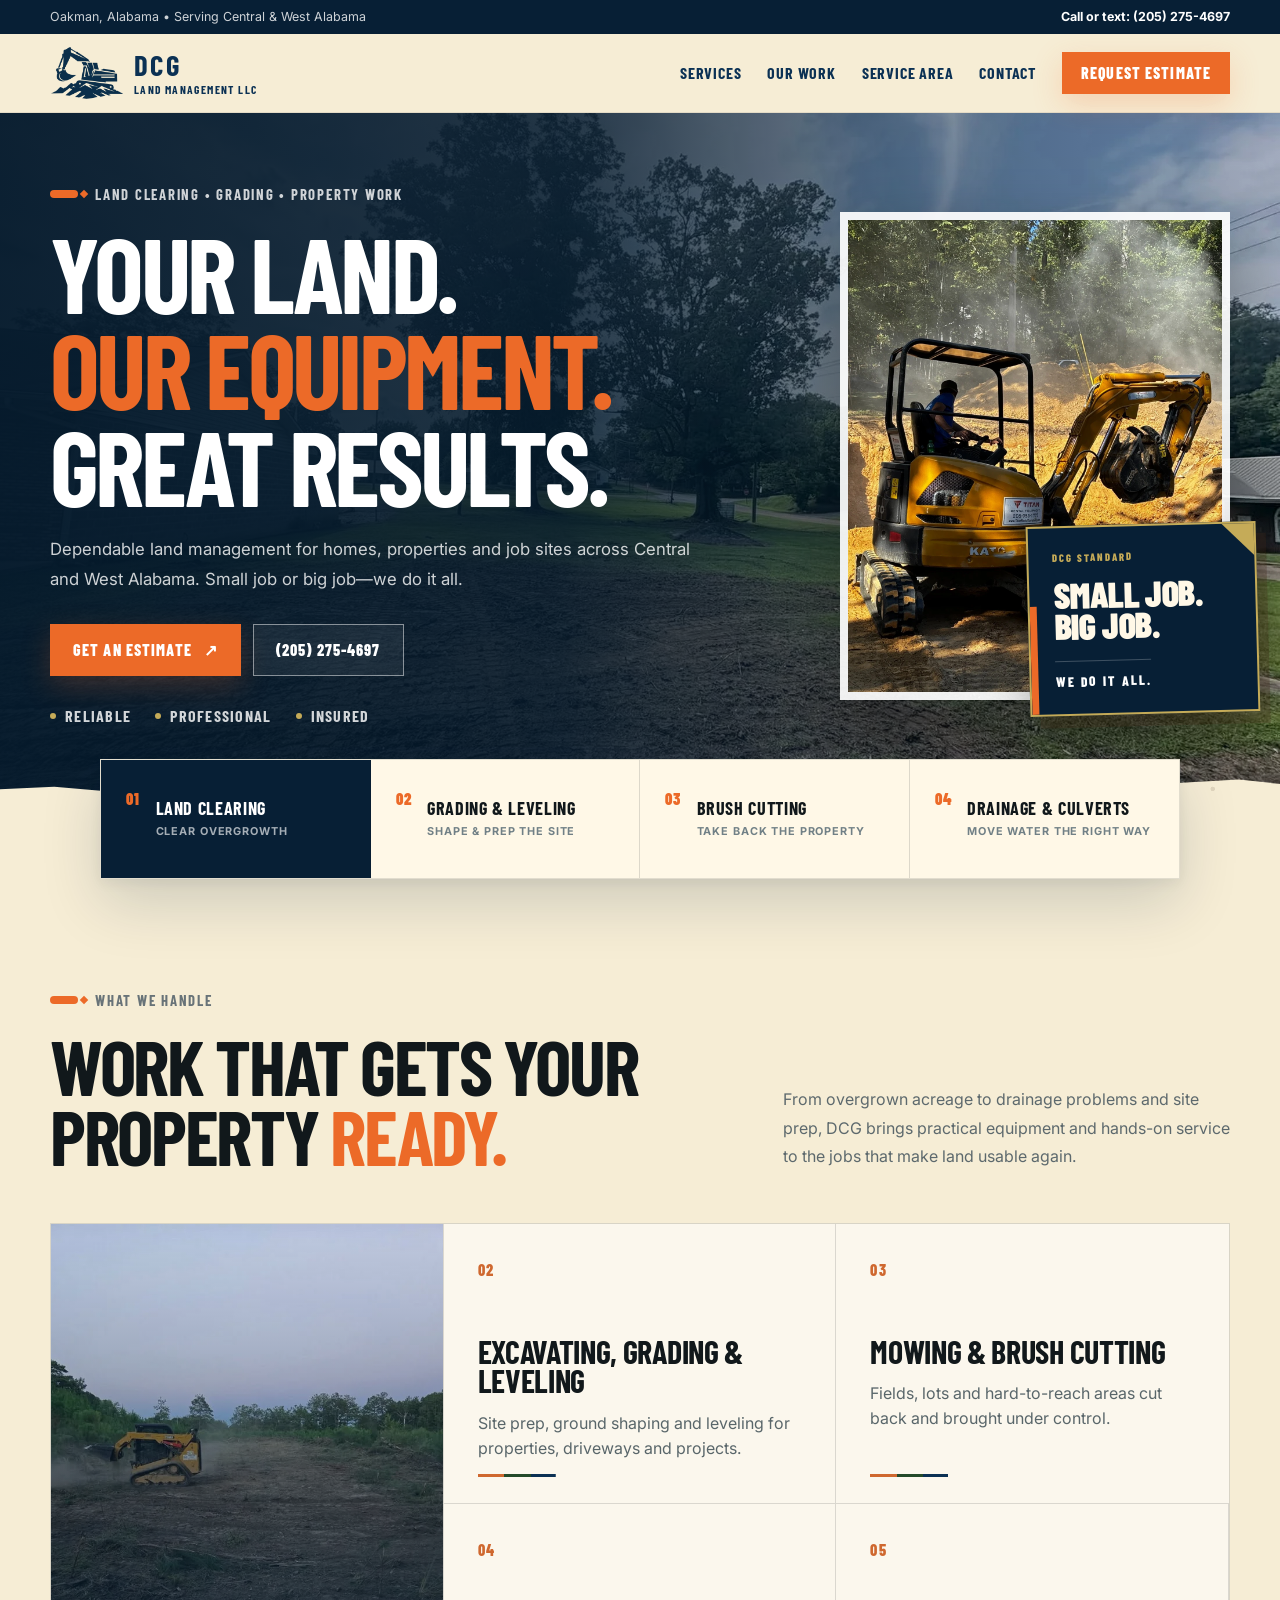
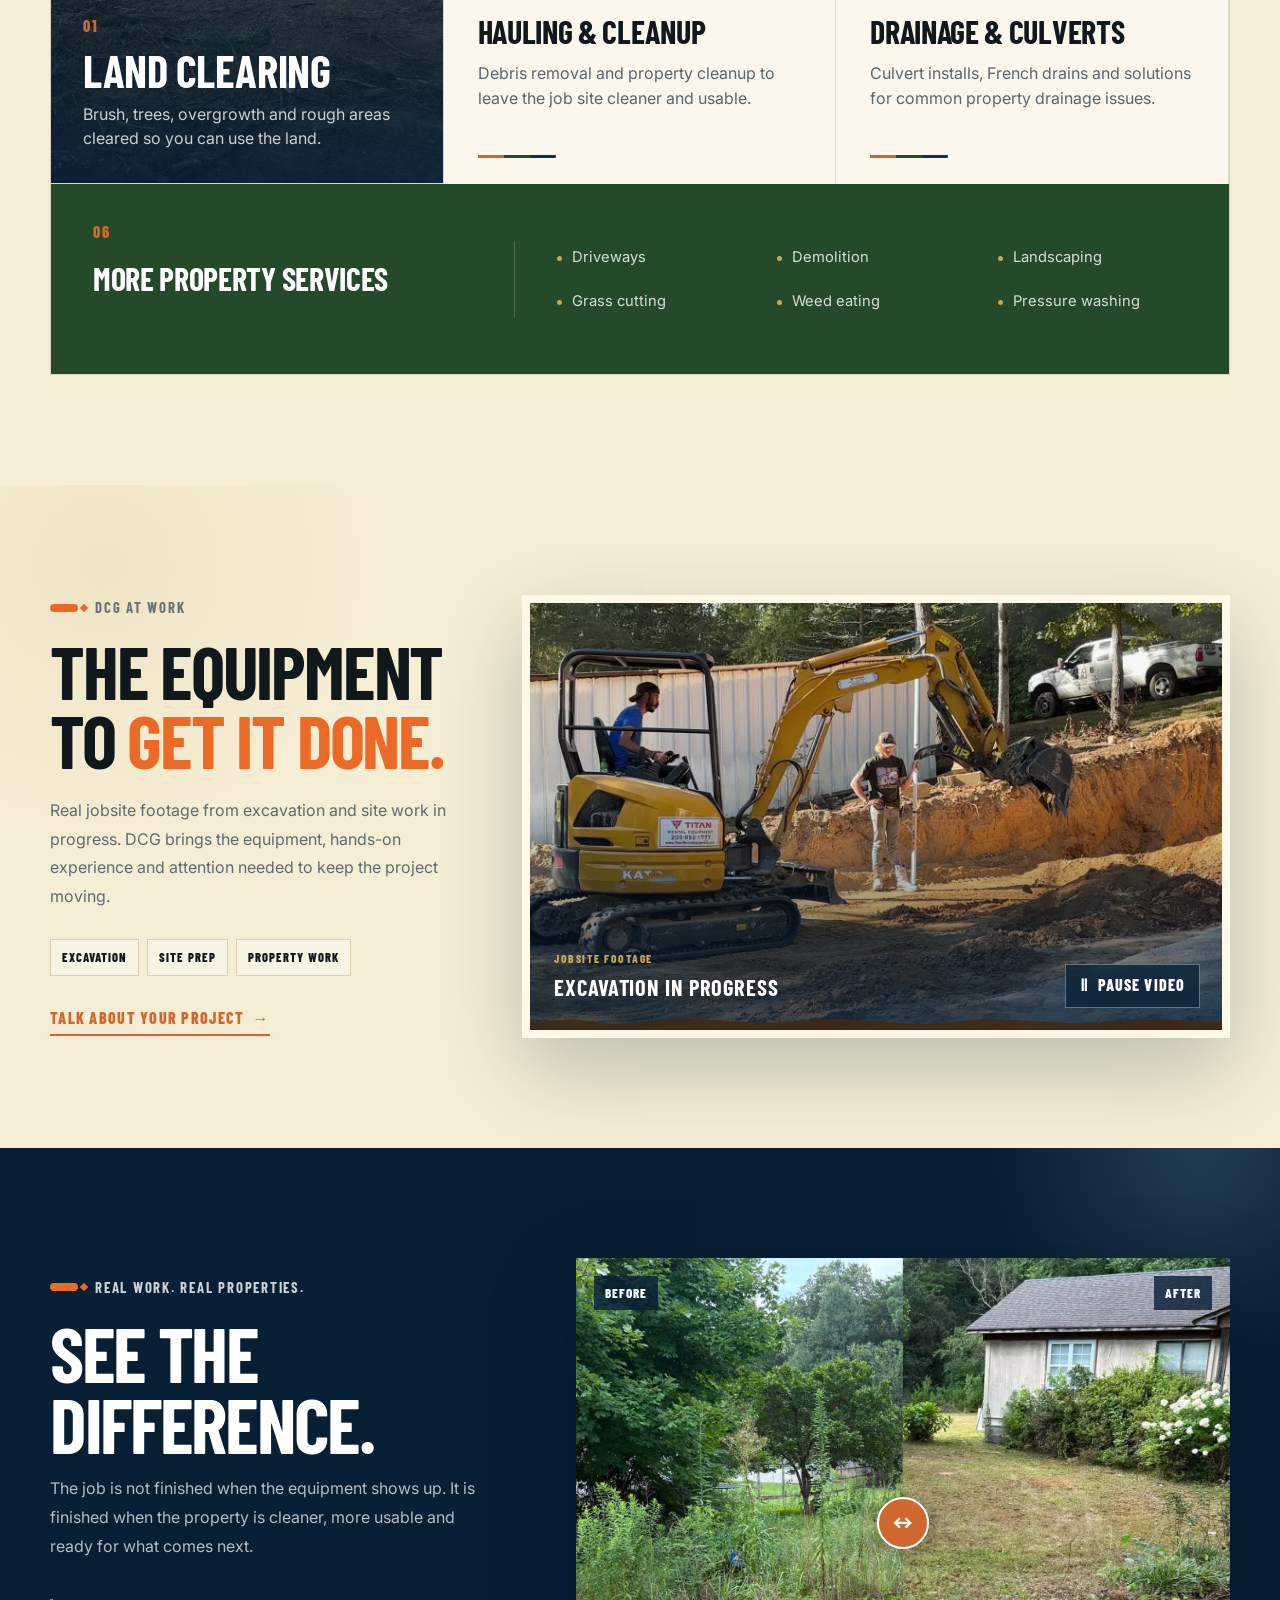
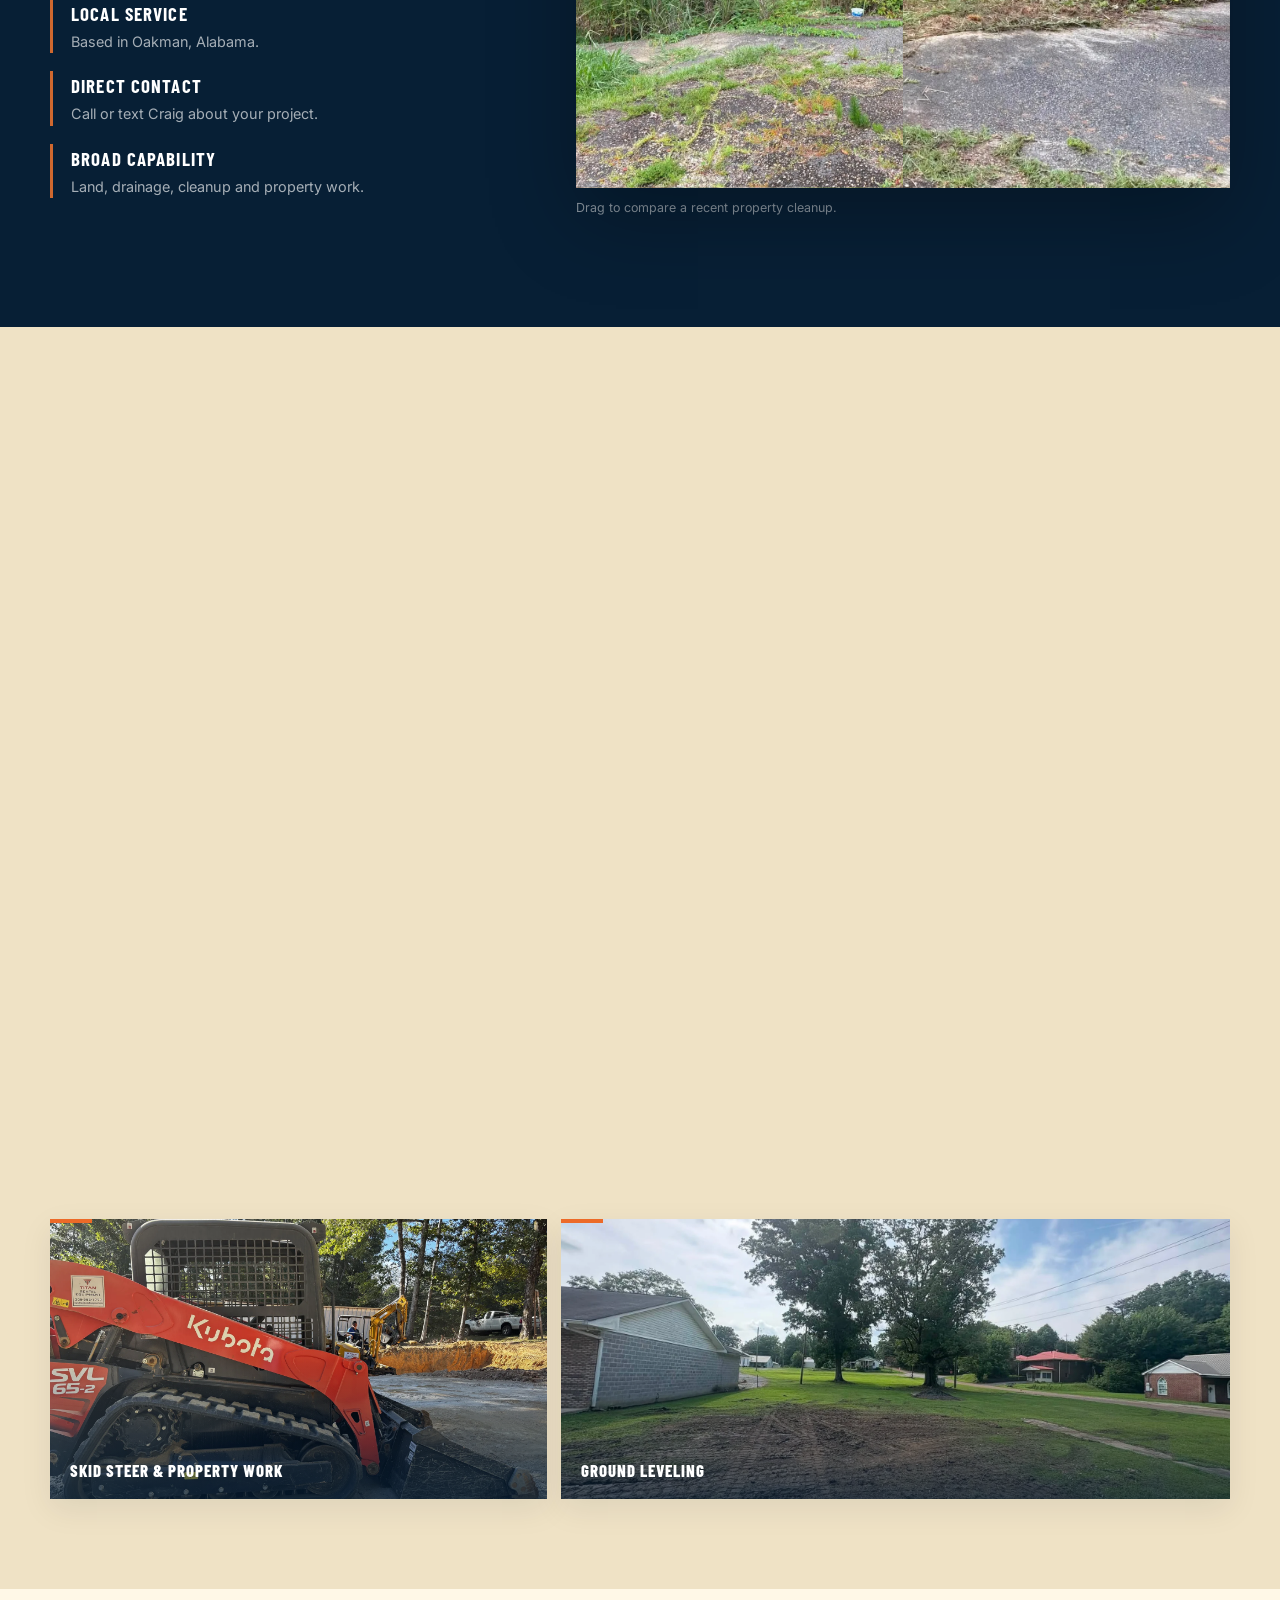
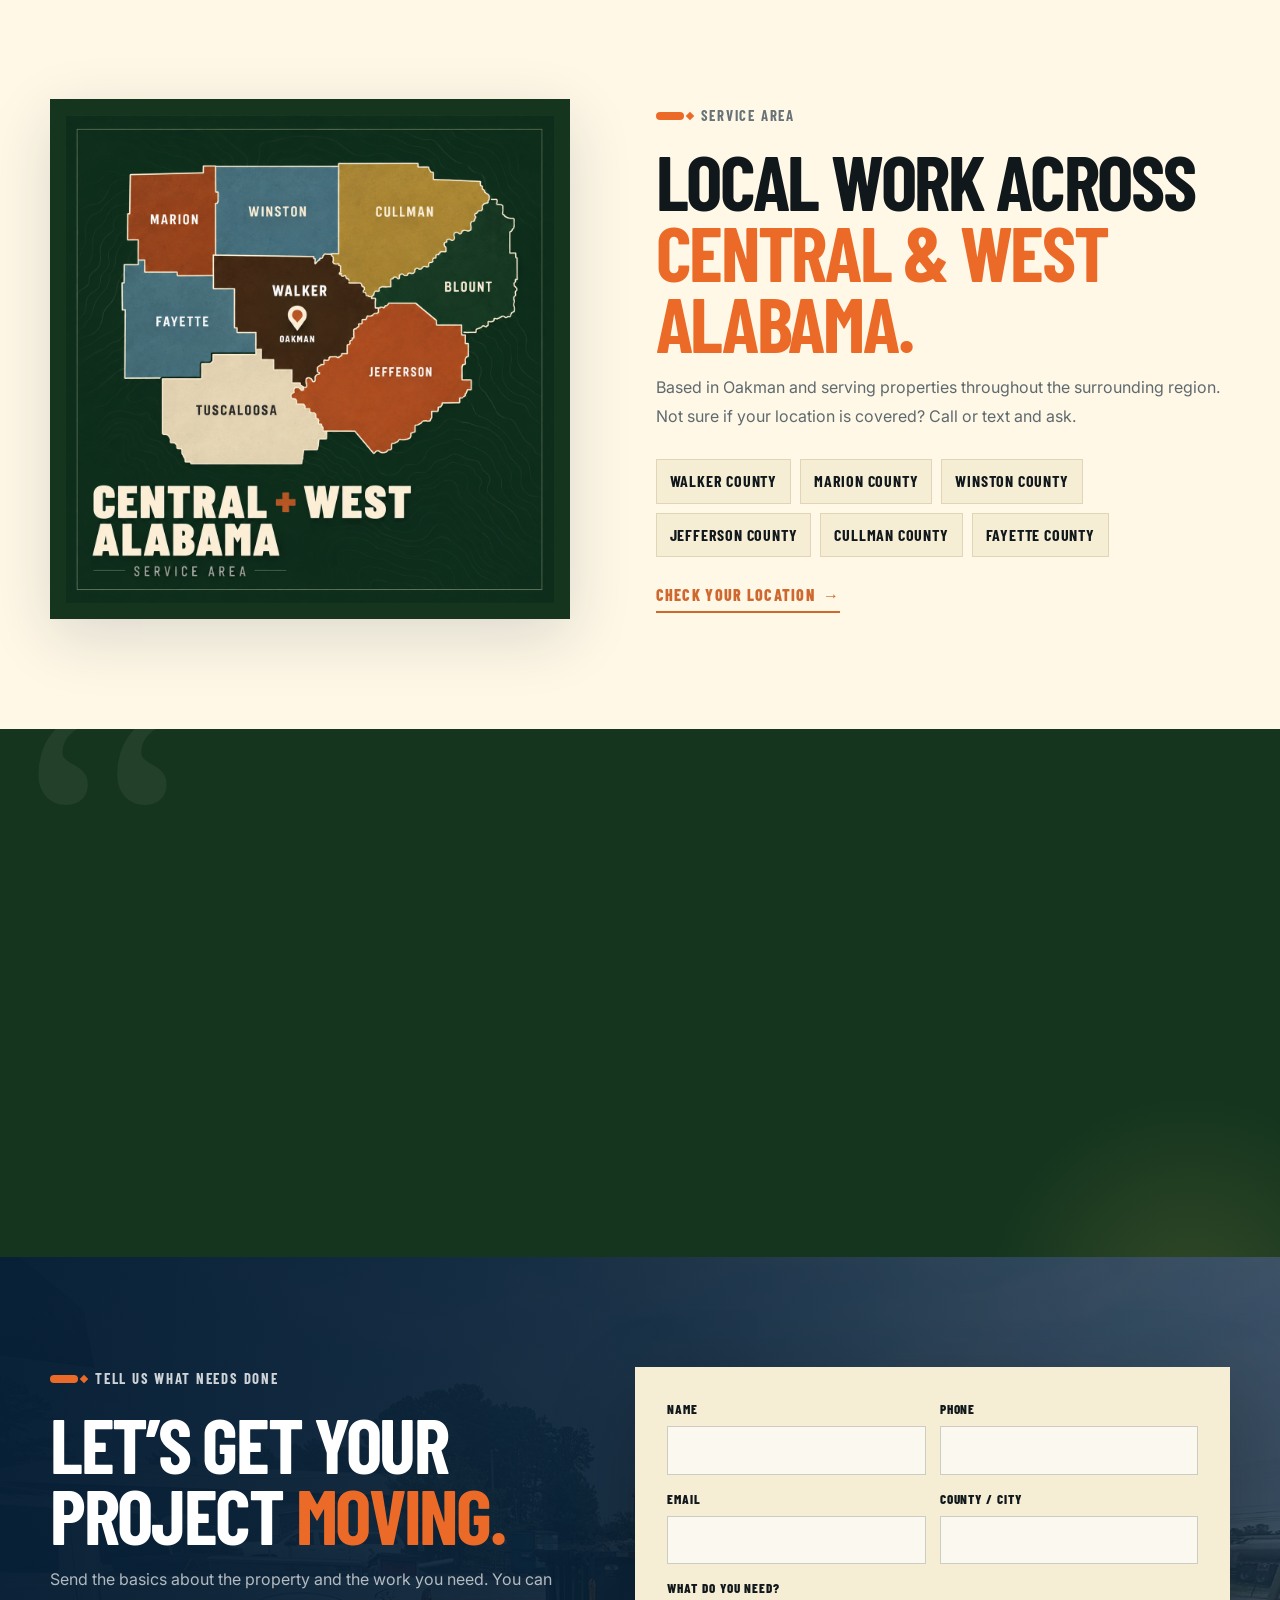
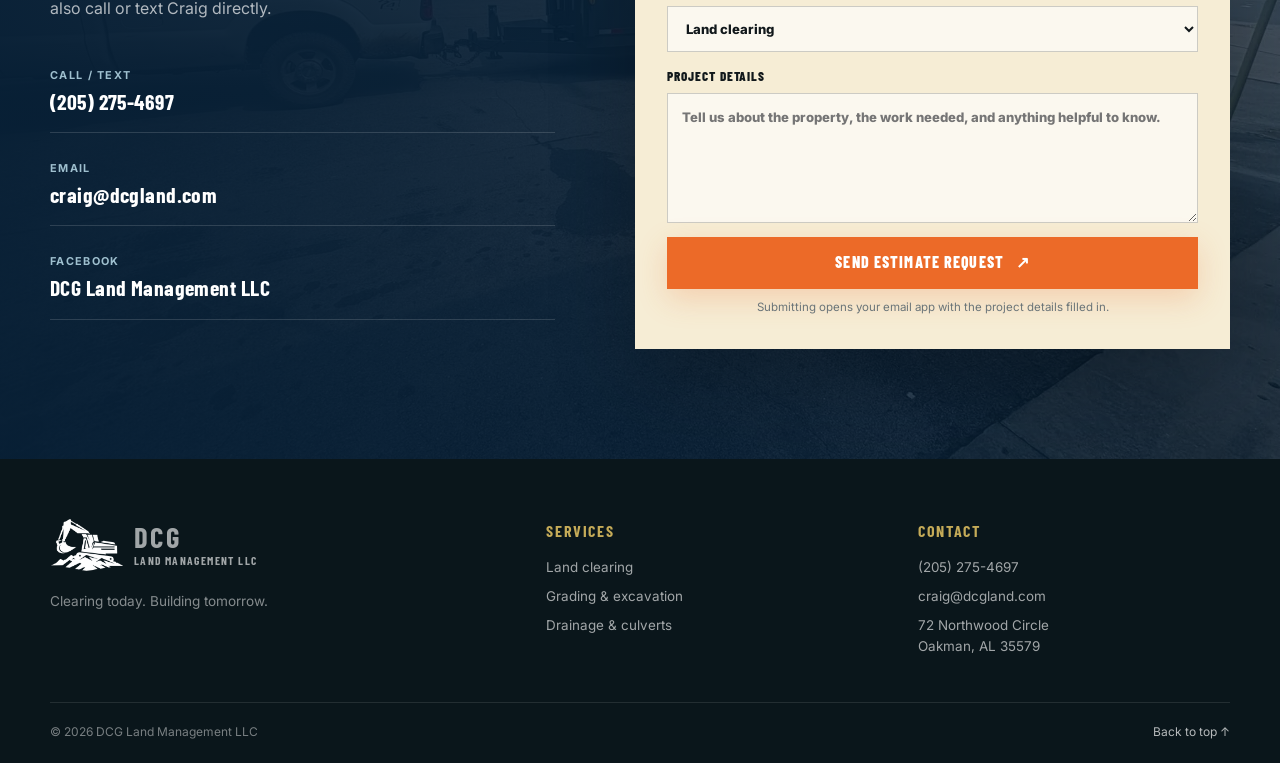
==== commit 5ea6aa03: "Add LLC to DCG branding" ====
--- a/index.html
+++ b/index.html
@@ -74,9 +74,9 @@
 
   <header class="site-header" id="top">
     <div class="shell site-header__inner">
-      <a class="brand" href="#top" aria-label="DCG Land Management home">
+      <a class="brand" href="#top" aria-label="DCG Land Management LLC home">
         <img src="assets/dcg-mark.png" alt="DCG Land Management excavator logo" width="105" height="72" />
-        <span class="brand__text"><strong>DCG</strong><small>Land Management</small></span>
+        <span class="brand__text"><strong>DCG</strong><small>Land Management LLC</small></span>
       </a>
 
       <button class="menu-toggle" type="button" aria-expanded="false" aria-controls="site-nav" aria-label="Open menu">
@@ -390,7 +390,7 @@
           <div class="contact-links">
             <a href="tel:+12052754697"><small>Call / Text</small><strong>(205) 275-4697</strong></a>
             <a href="mailto:craig@dcgland.com"><small>Email</small><strong>craig@dcgland.com</strong></a>
-            <a href="https://www.facebook.com/profile.php?id=61591130584523" target="_blank" rel="noopener noreferrer"><small>Facebook</small><strong>DCG Land Management</strong></a>
+            <a href="https://www.facebook.com/profile.php?id=61591130584523" target="_blank" rel="noopener noreferrer"><small>Facebook</small><strong>DCG Land Management LLC</strong></a>
           </div>
         </div>
 
@@ -426,7 +426,7 @@
       <div class="footer-brand">
         <a class="brand brand--footer" href="#top">
           <img src="assets/dcg-mark.png" alt="" width="98" height="67" />
-          <span class="brand__text"><strong>DCG</strong><small>Land Management</small></span>
+          <span class="brand__text"><strong>DCG</strong><small>Land Management LLC</small></span>
         </a>
         <p>Clearing today. Building tomorrow.</p>
       </div>
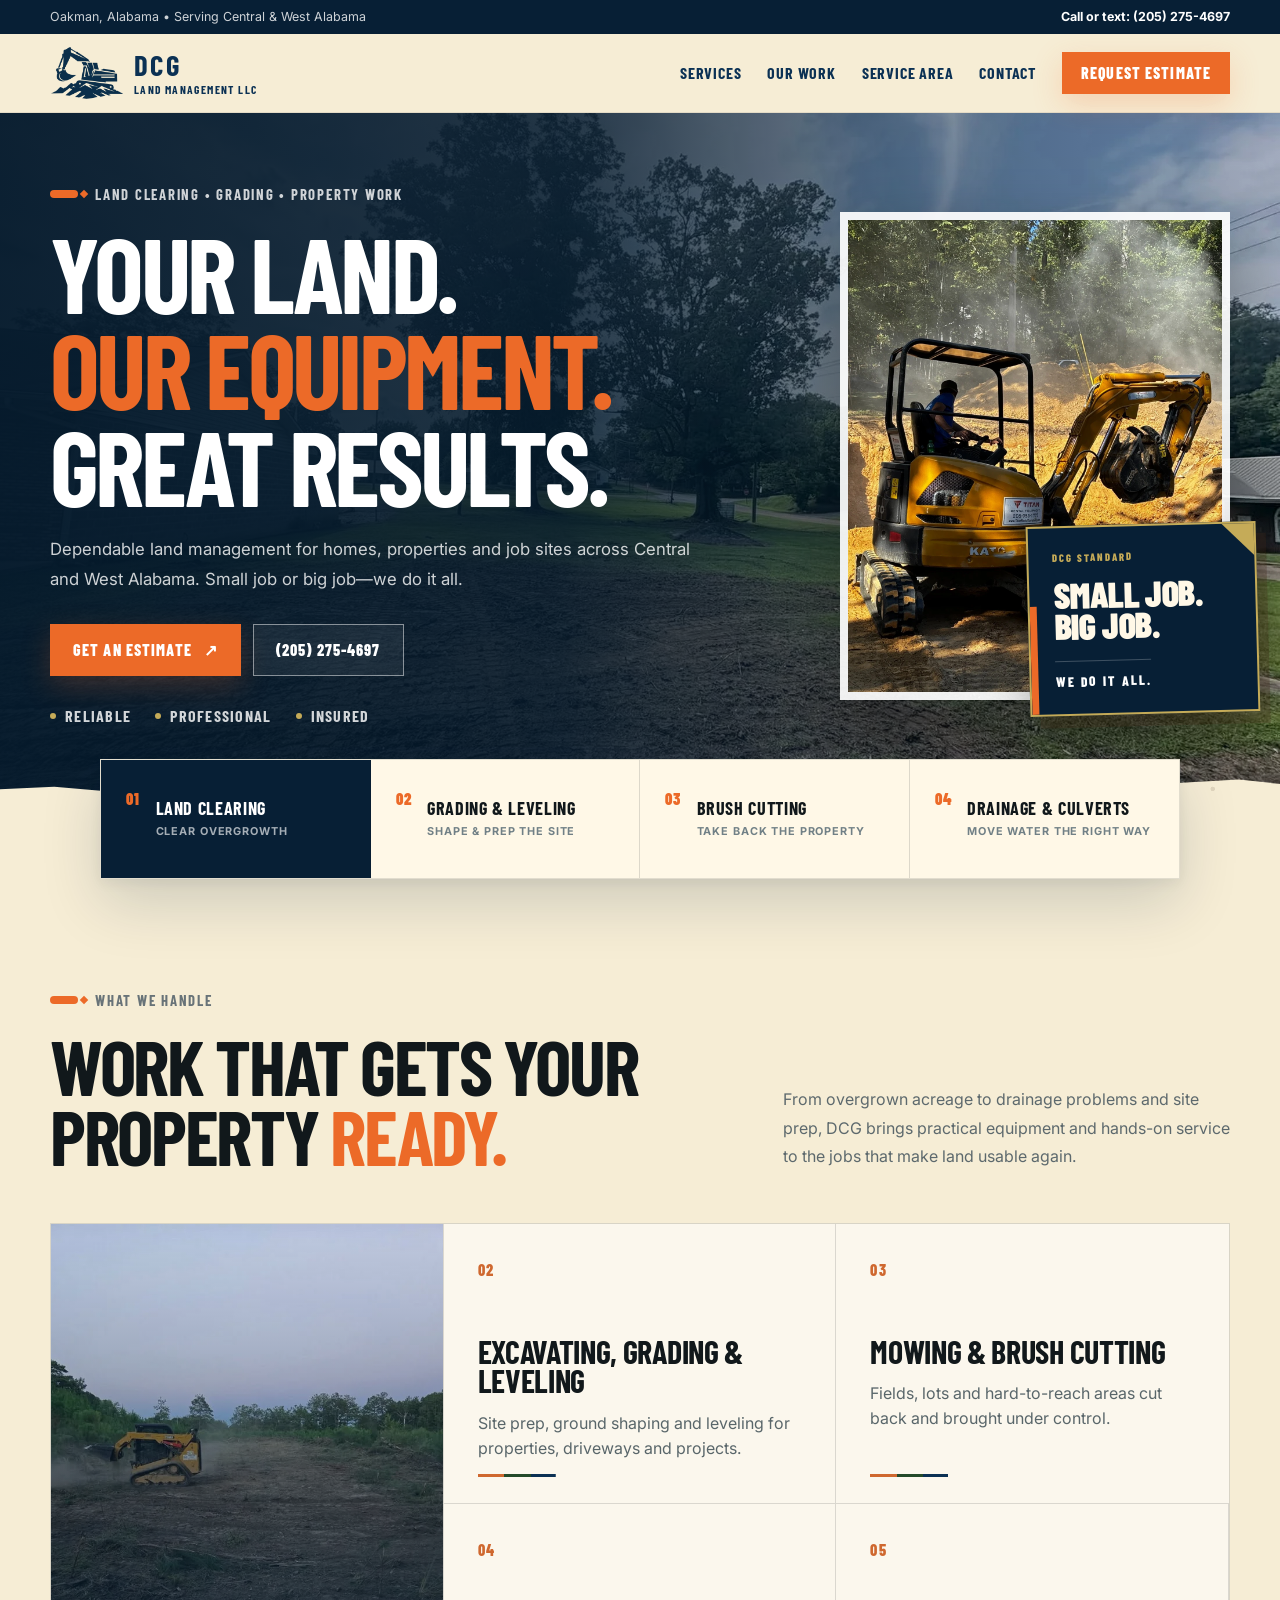
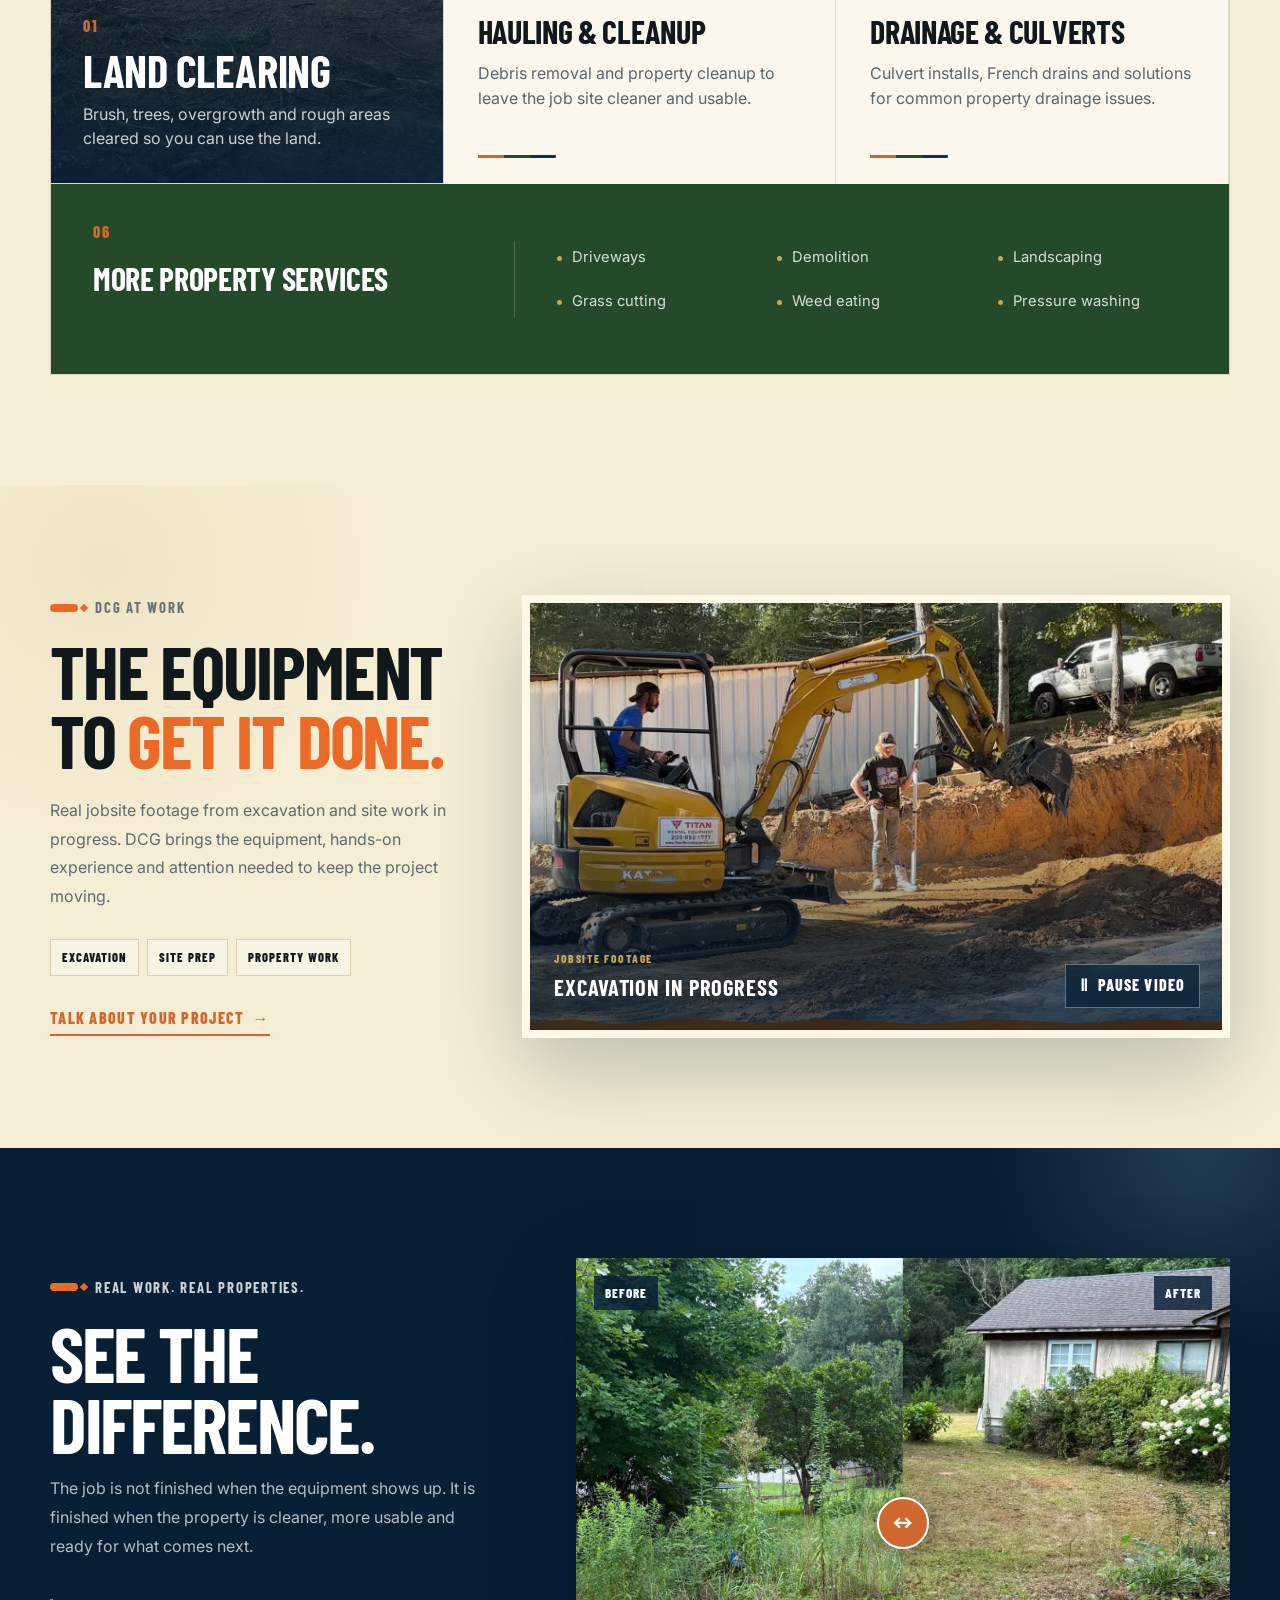
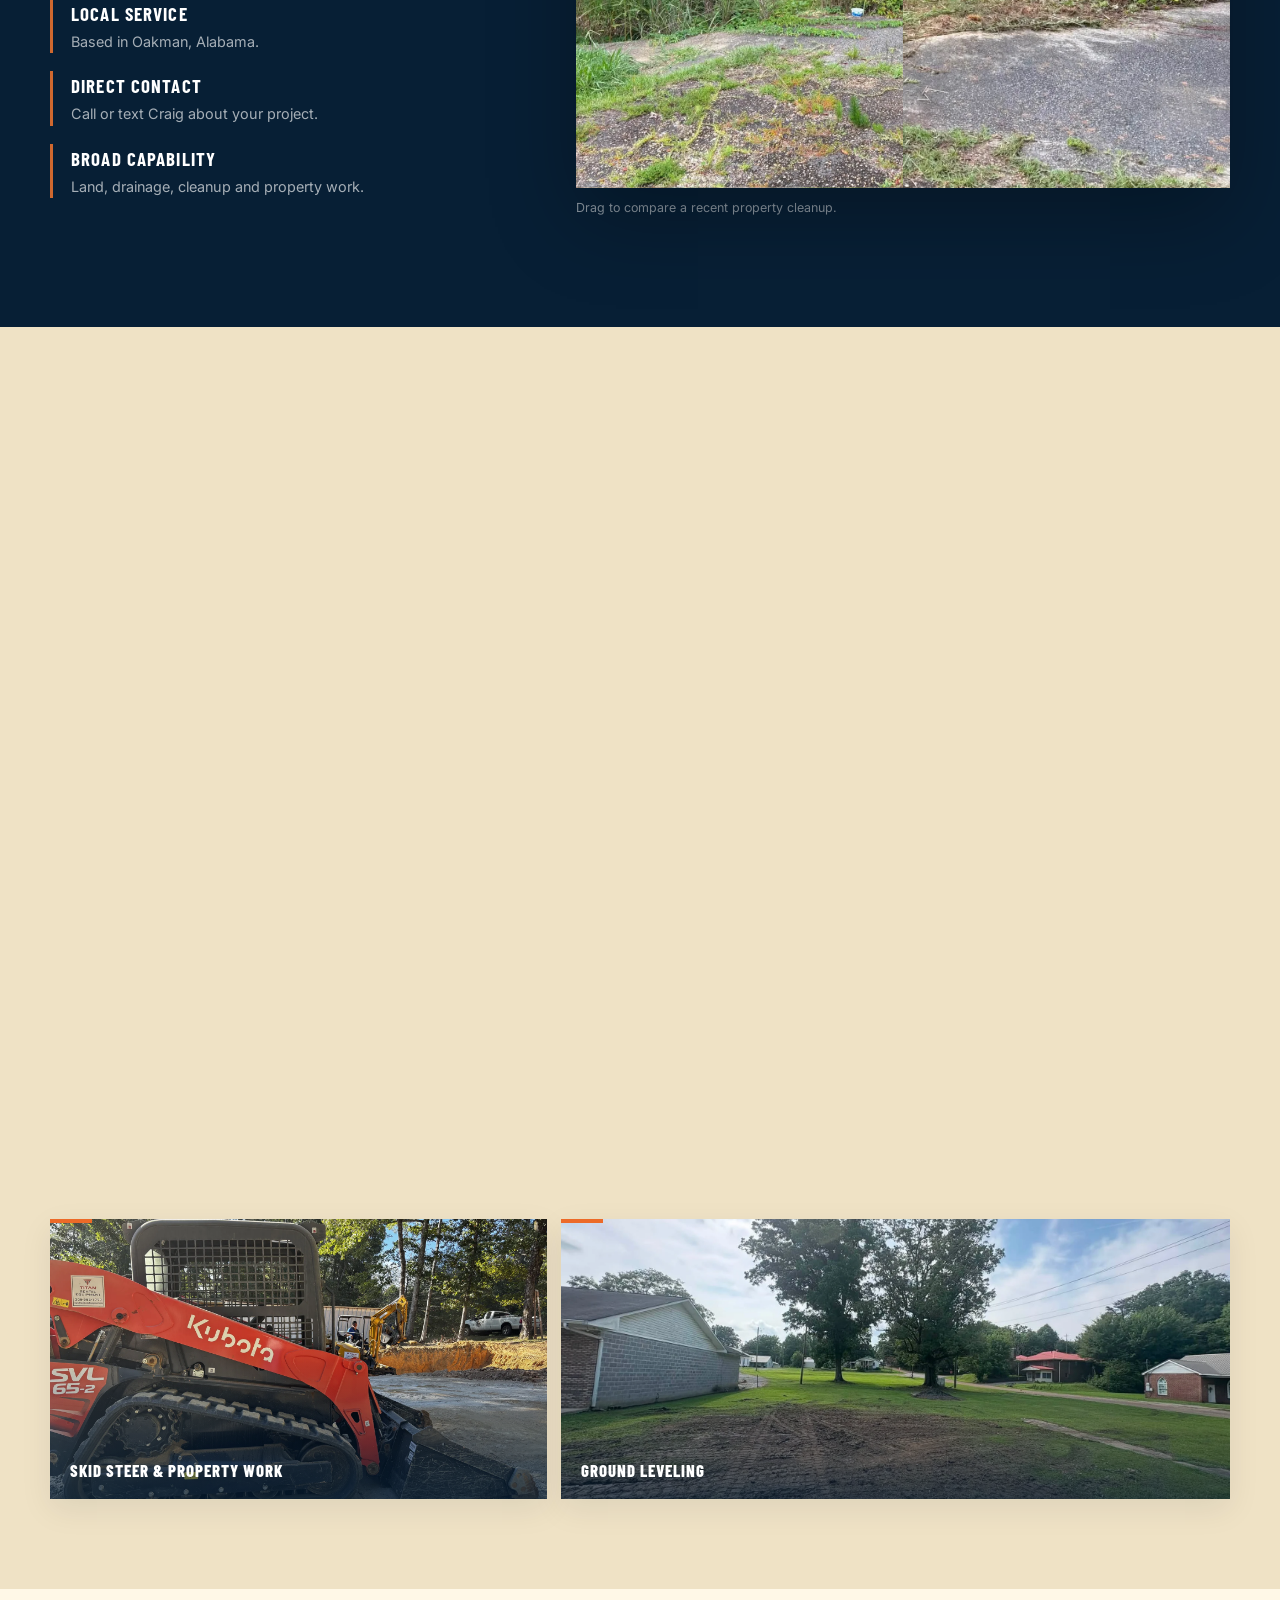
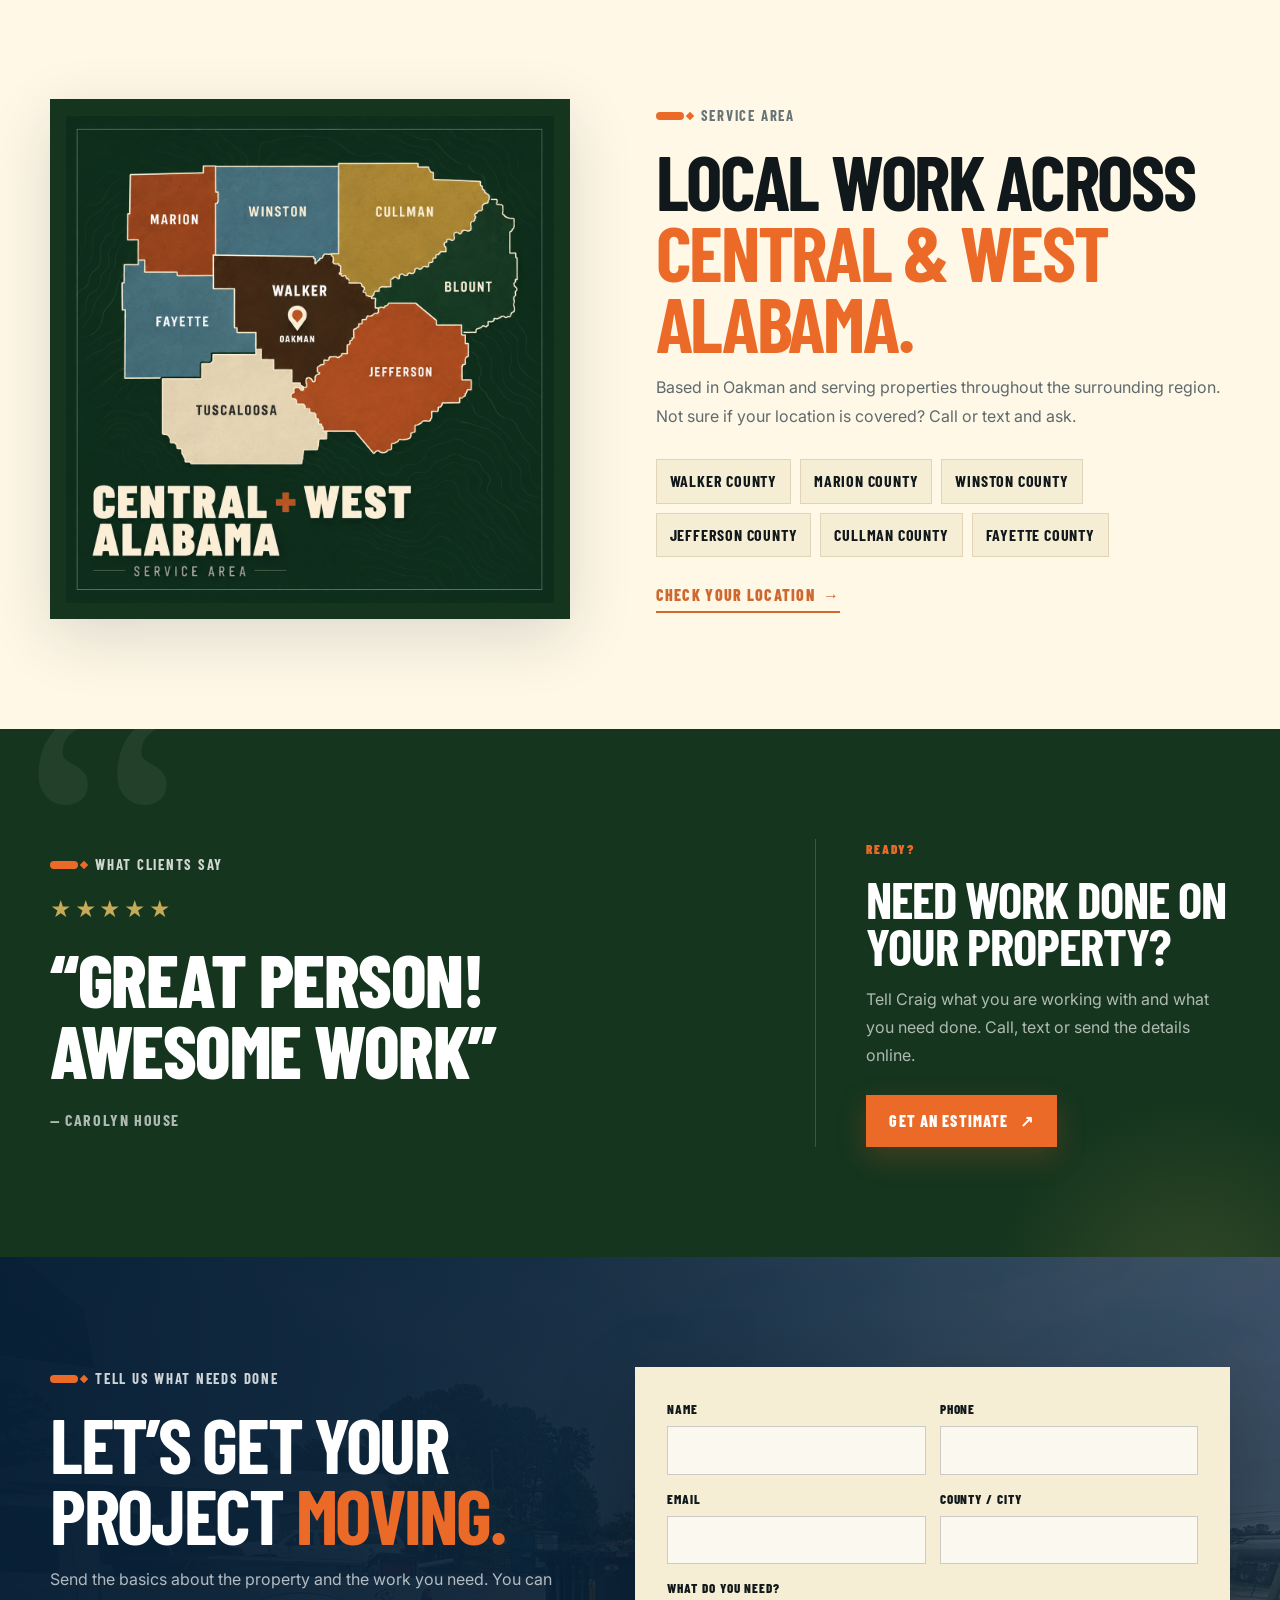
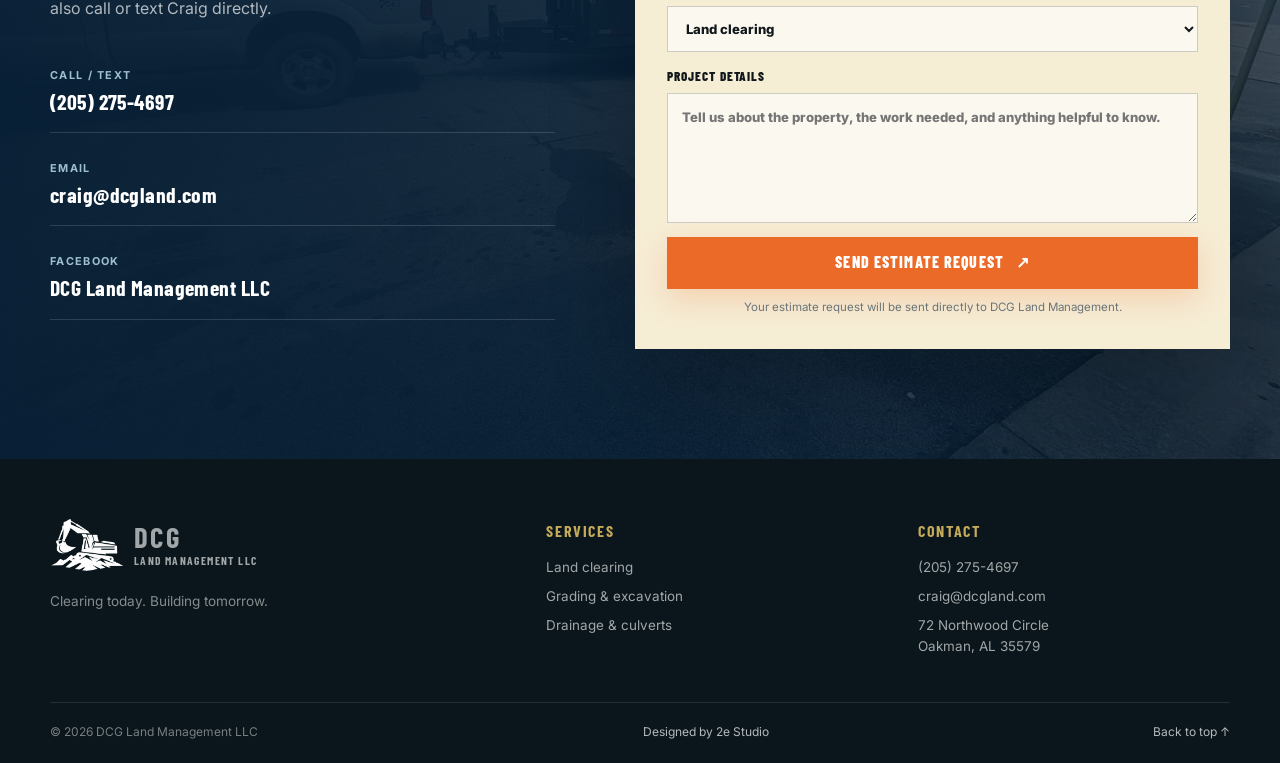
==== commit 17fe988e: "Connect Formspree and prep DCG for launch" ====
--- a/index.html
+++ b/index.html
@@ -394,7 +394,9 @@
           </div>
         </div>
 
-        <form class="estimate-form reveal" id="estimate-form">
+        <form class="estimate-form reveal" id="estimate-form" action="https://formspree.io/f/xwlvkjdz" method="POST">
+          <input type="hidden" name="_subject" value="New DCG Land Management estimate request" />
+          <input type="text" name="_gotcha" class="form-honeypot" tabindex="-1" autocomplete="off" aria-hidden="true" />
           <div class="form-row">
             <label>Name<input type="text" name="name" autocomplete="name" required /></label>
             <label>Phone<input type="tel" name="phone" autocomplete="tel" required /></label>
@@ -415,7 +417,7 @@
           </label>
           <label>Project details<textarea name="message" rows="5" placeholder="Tell us about the property, the work needed, and anything helpful to know."></textarea></label>
           <button class="button button--orange button--full" type="submit">Send Estimate Request <span aria-hidden="true">↗</span></button>
-          <p class="form-note">Submitting opens your email app with the project details filled in.</p>
+          <p class="form-note" id="form-status" role="status" aria-live="polite">Your estimate request will be sent directly to DCG Land Management.</p>
         </form>
       </div>
     </section>
@@ -445,6 +447,7 @@
     </div>
     <div class="shell footer-bottom">
       <span>© <span id="year"></span> DCG Land Management LLC</span>
+      <a href="https://www.jessie2e.com" target="_blank" rel="noopener noreferrer">Designed by 2e Studio</a>
       <a href="#top">Back to top ↑</a>
     </div>
   </footer>
--- a/styles.css
+++ b/styles.css
@@ -1391,6 +1391,11 @@
 .estimate-form textarea { resize: vertical; }
 
 .form-note { margin: 10px 0 0; color: #6a7478; text-align: center; font-size: .72rem; }
+
+.form-note.is-success { color: #2f6b45; font-weight: 700; }
+.form-note.is-error { color: #9d342d; font-weight: 700; }
+.form-honeypot { position: absolute !important; left: -9999px !important; width: 1px !important; height: 1px !important; opacity: 0 !important; pointer-events: none !important; }
+.estimate-form button:disabled { cursor: wait; opacity: .72; }
 
 .site-footer { background: #0a161b; color: var(--white); padding: 60px 0 22px; }
 
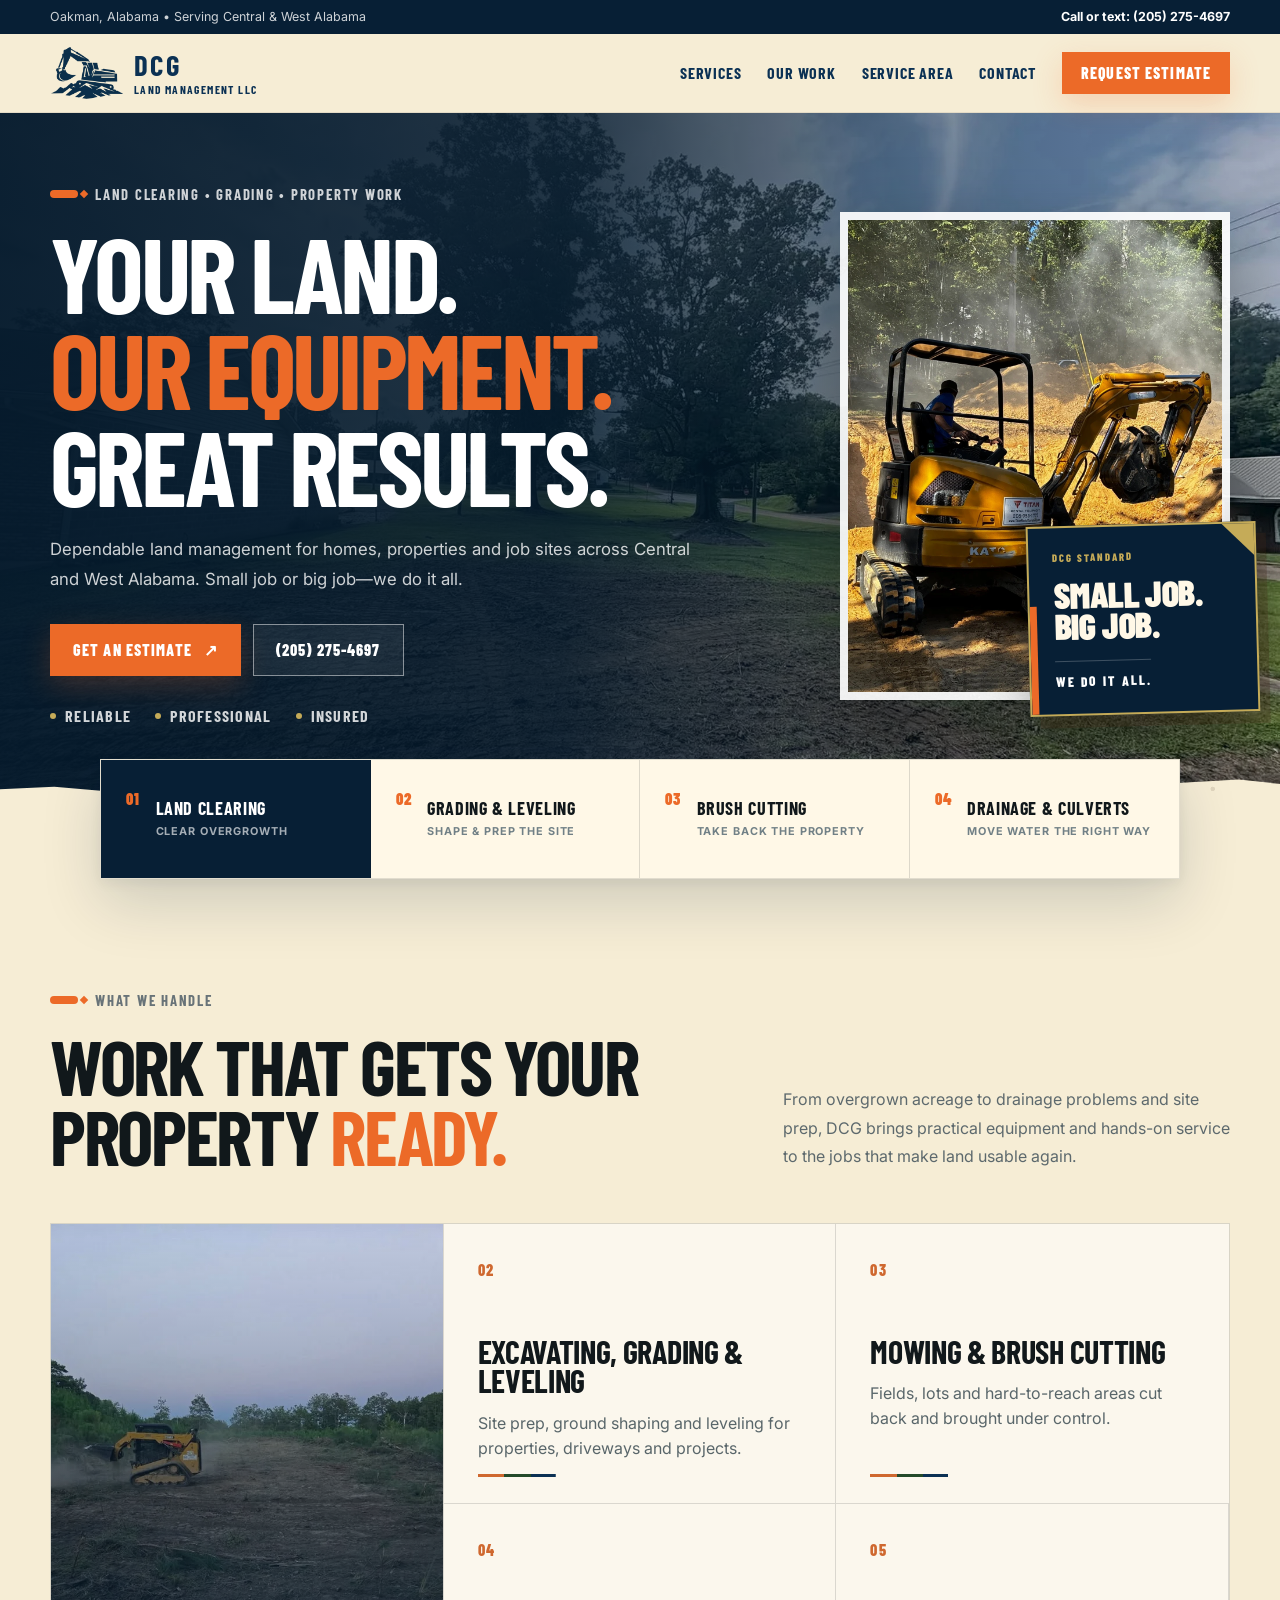
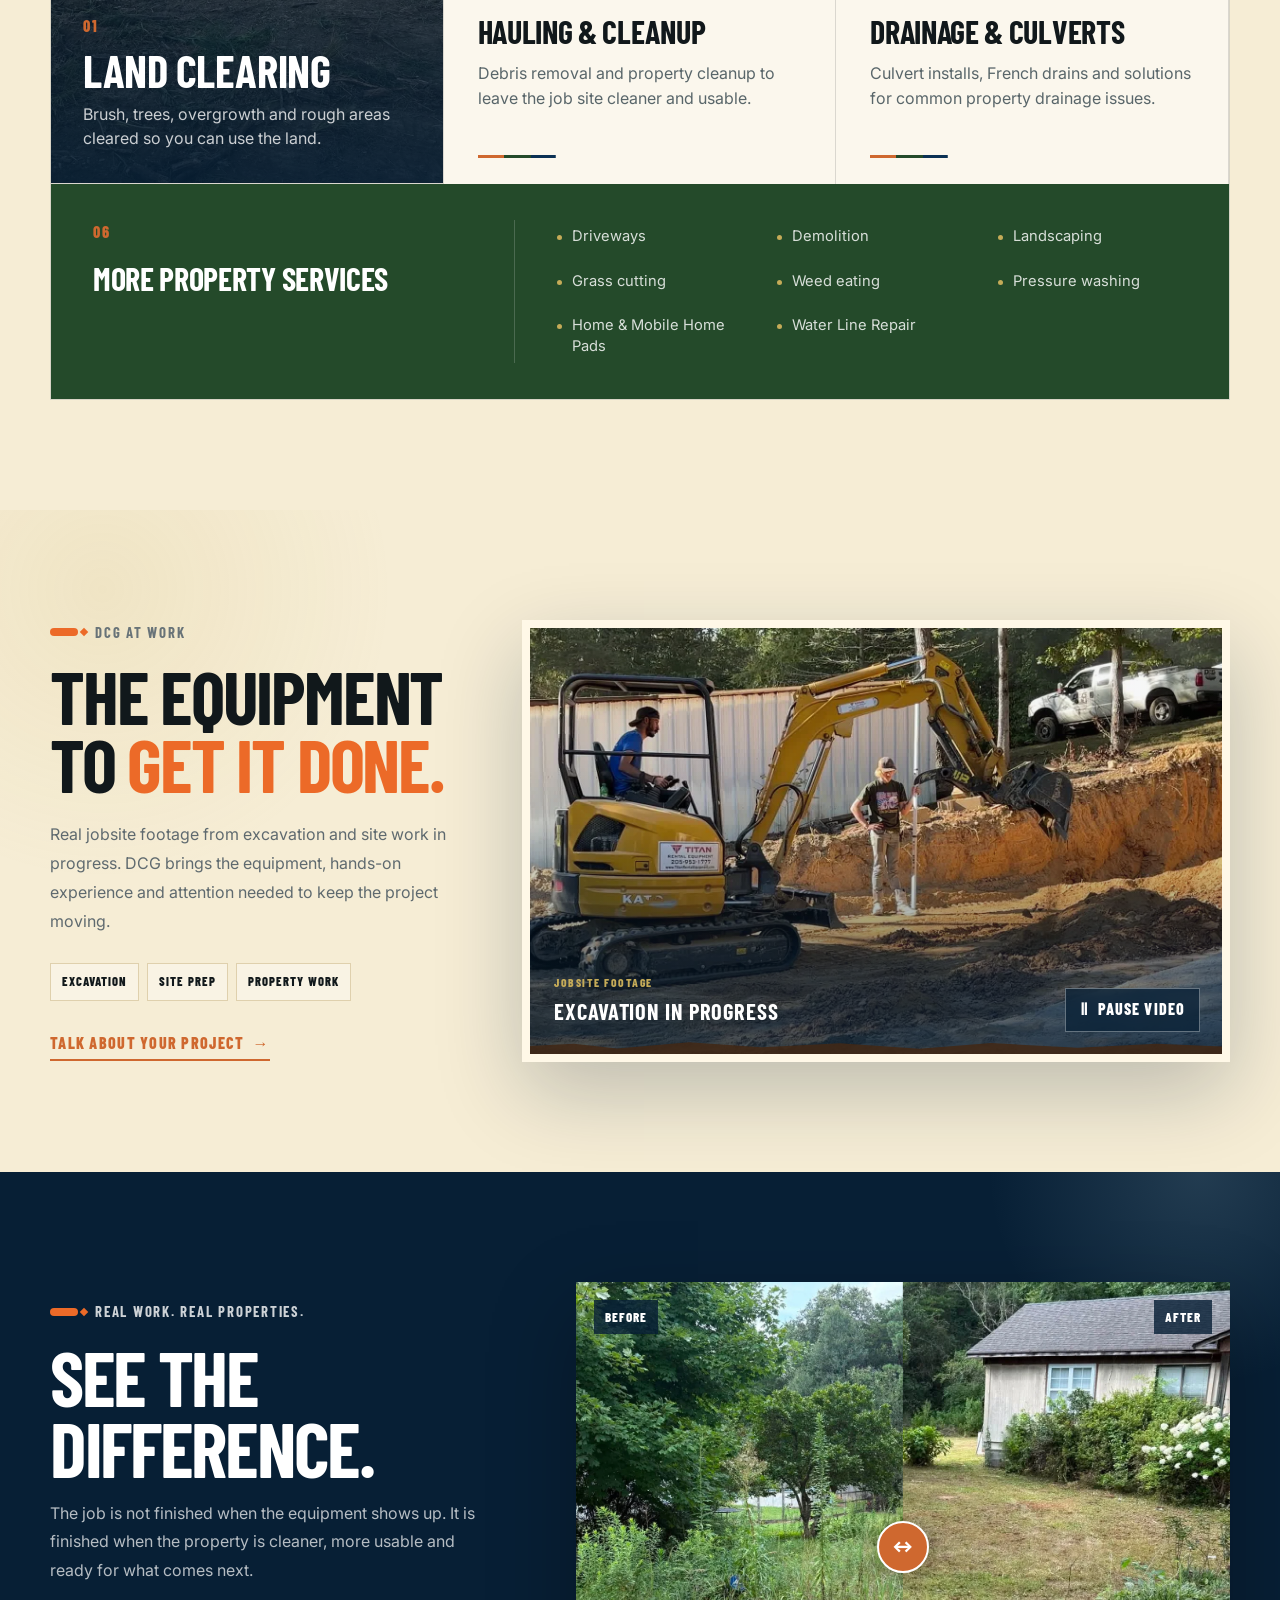
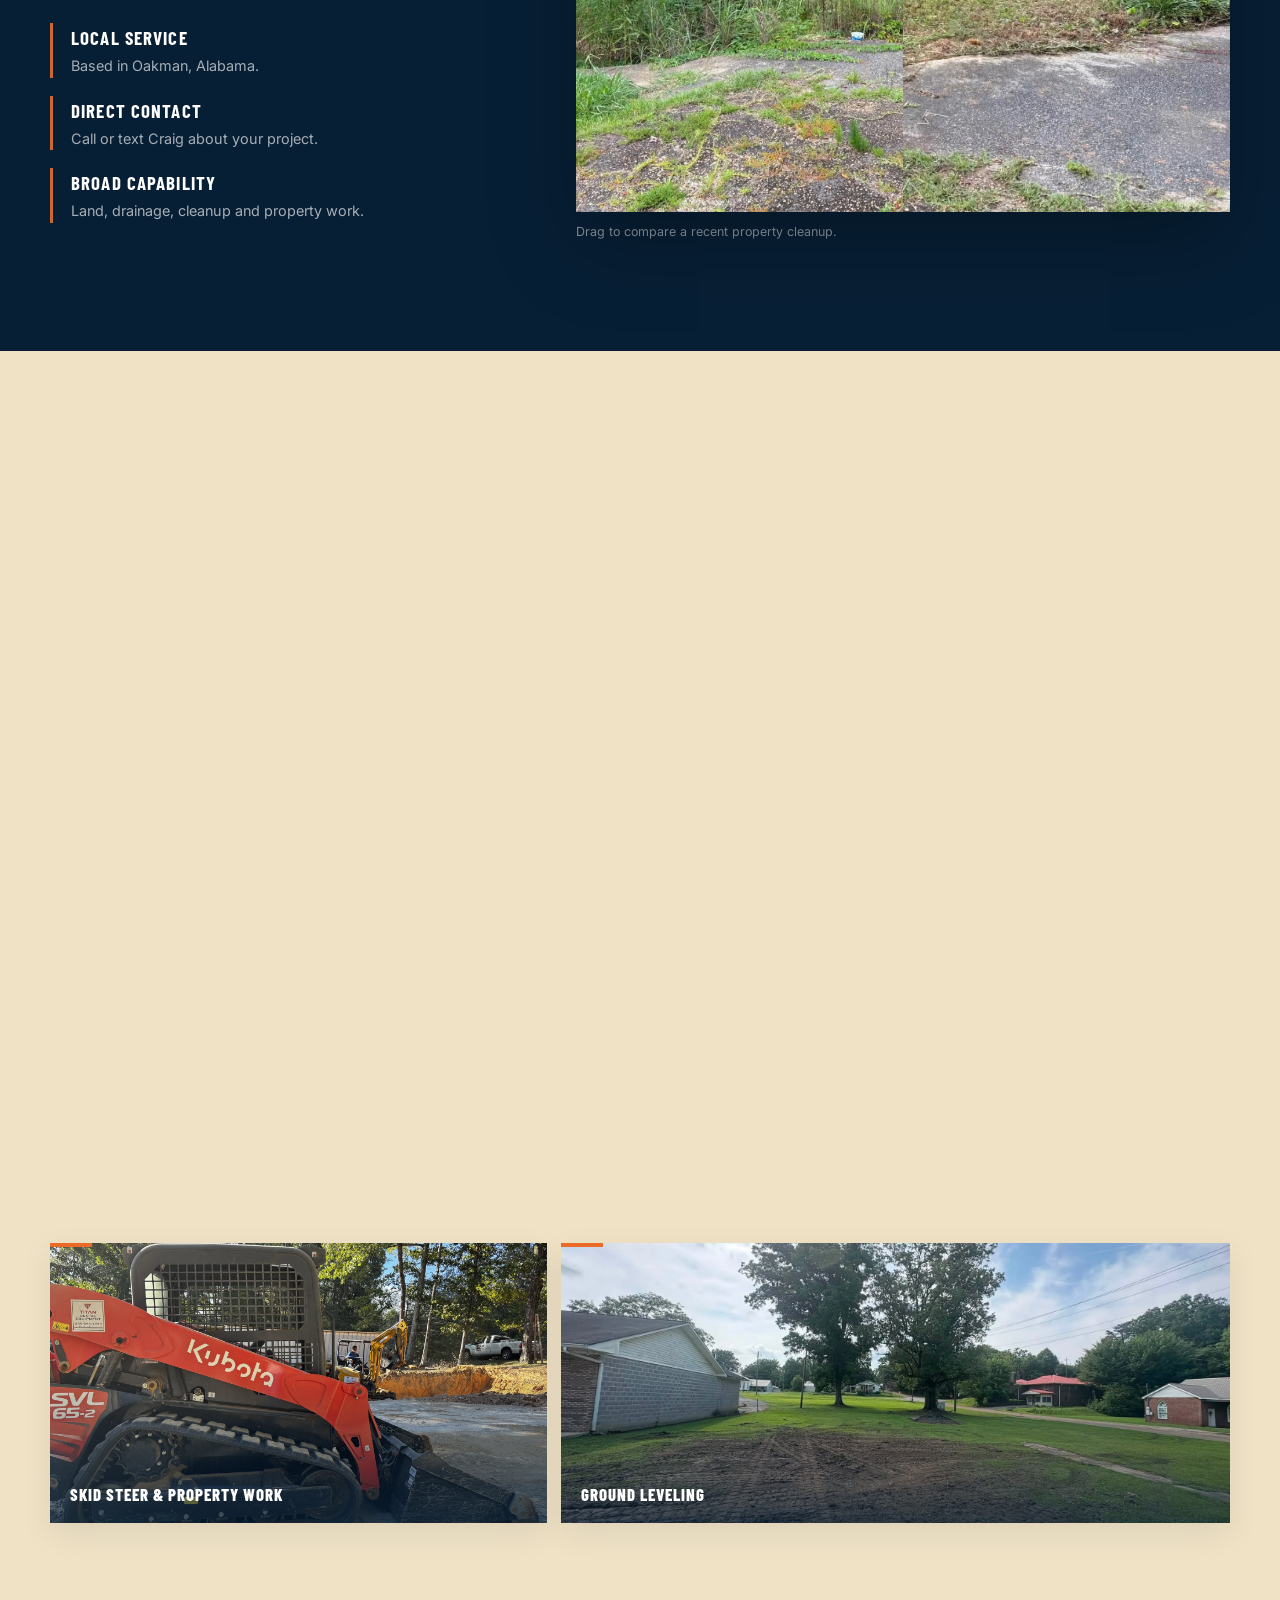
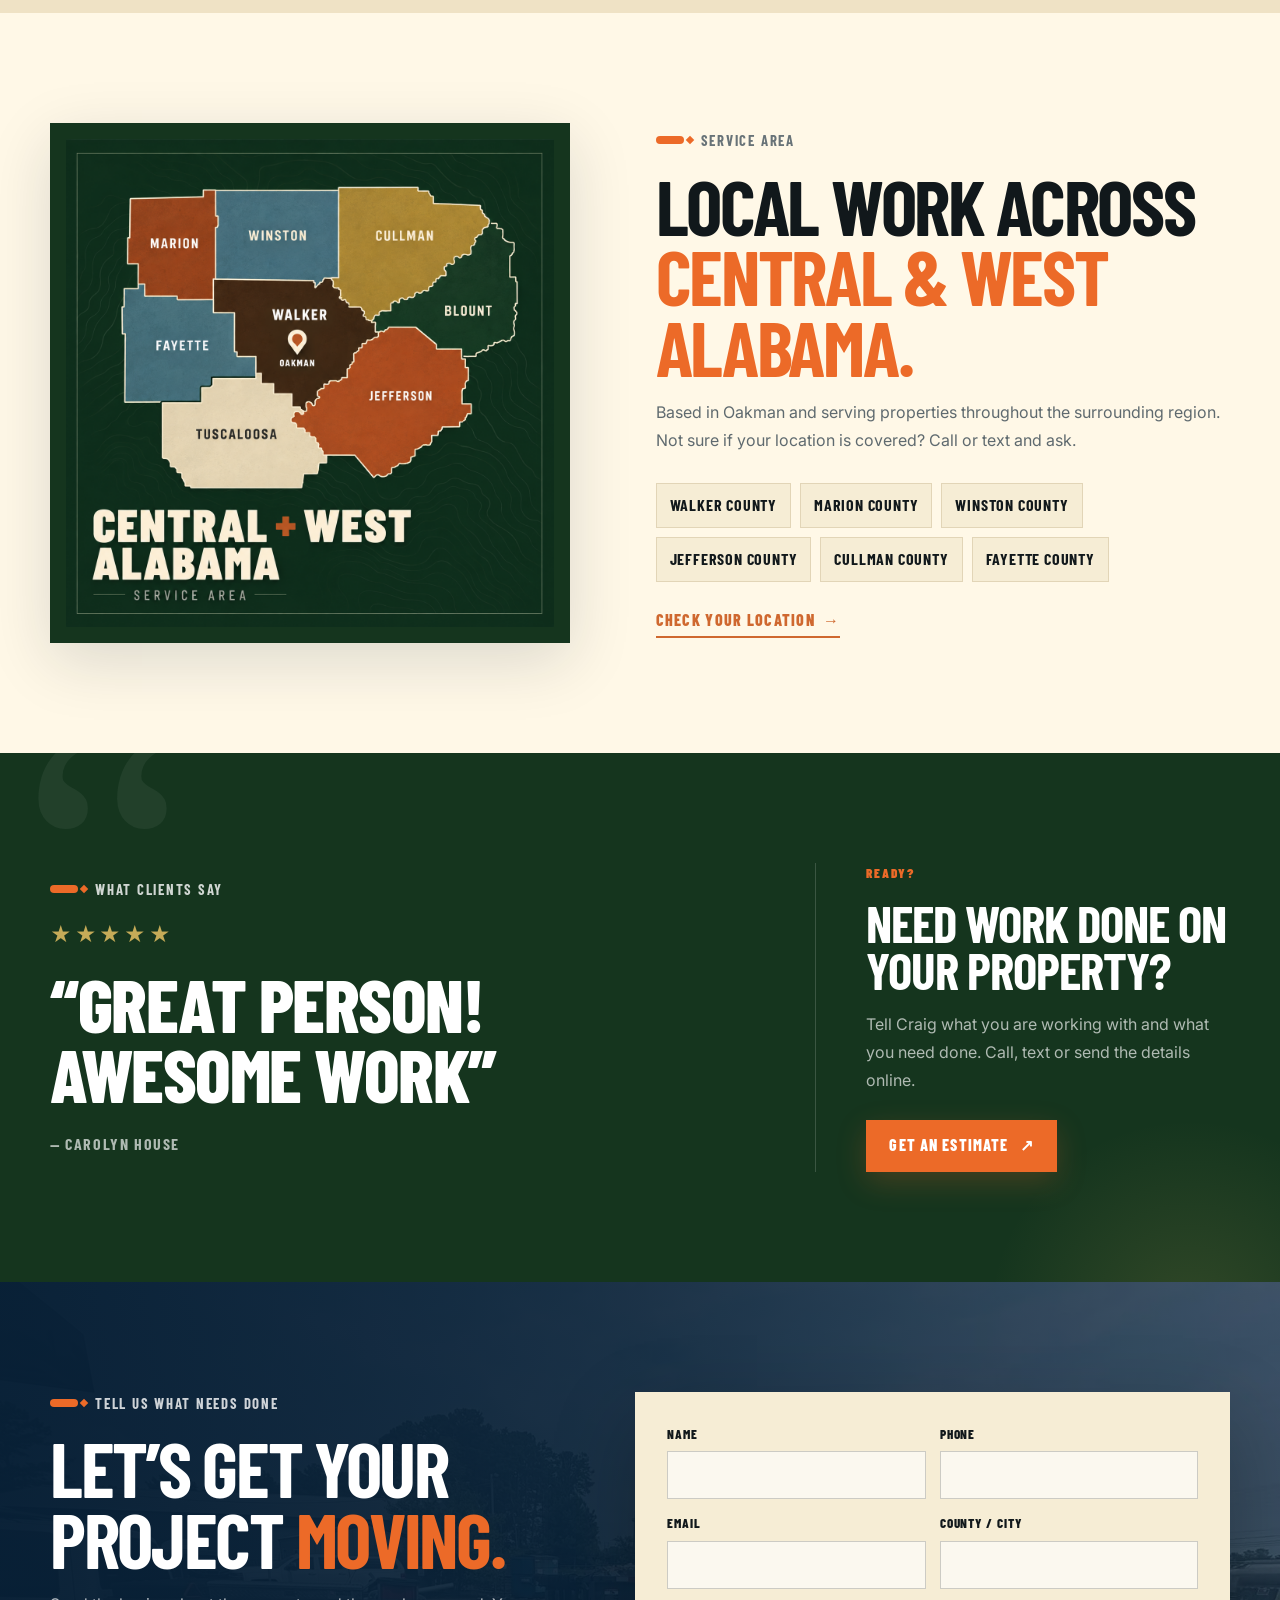
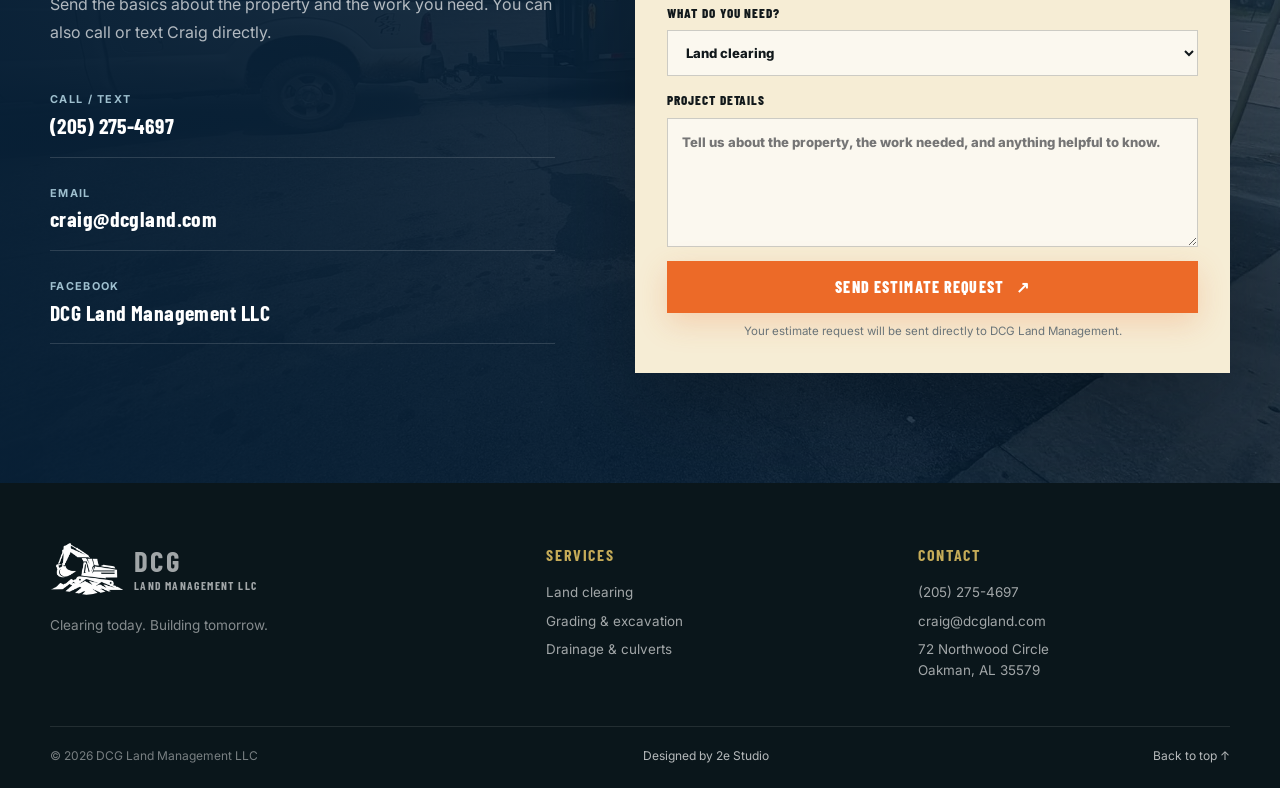
==== commit d74c6778: "Add social sharing image and update domain metadata" ====
--- a/index.html
+++ b/index.html
@@ -7,28 +7,34 @@
   <meta name="description" content="DCG Land Management LLC provides land clearing, excavating, grading, mowing, brush cutting, drainage, culverts, driveways, demolition and property cleanup across Central and West Alabama." />
   <meta name="theme-color" content="#0b3154" />
   <meta name="robots" content="index,follow,max-image-preview:large" />
-  <link rel="canonical" href="https://dcgland.com/" />
+  <link rel="canonical" href="https://dcg-land.com/" />
   <link rel="icon" type="image/jpeg" href="assets/favicon.jpg" />
   <link rel="preconnect" href="https://fonts.googleapis.com" />
   <link rel="preconnect" href="https://fonts.gstatic.com" crossorigin />
   <link href="https://fonts.googleapis.com/css2?family=Barlow+Condensed:wght@500;600;700;800;900&family=Inter:wght@400;500;600;700&display=swap" rel="stylesheet" />
   <link rel="stylesheet" href="styles.css" />
 
-  <meta property="og:type" content="website" />
-  <meta property="og:title" content="DCG Land Management LLC | Oakman, Alabama" />
-  <meta property="og:description" content="Land clearing, excavation, grading, mowing, brush cutting, drainage, hauling and property cleanup across Central and West Alabama." />
-  <meta property="og:url" content="https://dcgland.com/" />
-  <meta property="og:image" content="https://dcgland.com/assets/excavation-jobsite.webp" />
+<meta property="og:type" content="website" />
+<meta property="og:title" content="DCG Land Management LLC | Oakman, Alabama" />
+<meta property="og:description" content="Land clearing, excavation, grading, mowing, brush cutting, drainage, hauling and property cleanup across Central and West Alabama." />
+<meta property="og:url" content="https://dcg-land.com/" />
+<meta property="og:image" content="https://dcg-land.com/assets/dcg-mark.png" />
+<meta property="og:image:alt" content="DCG Land Management LLC logo" />
+
+<meta name="twitter:card" content="summary_large_image" />
+<meta name="twitter:title" content="DCG Land Management LLC | Oakman, Alabama" />
+<meta name="twitter:description" content="Land clearing, excavation, grading, mowing, brush cutting, drainage, hauling and property cleanup across Central and West Alabama." />
+<meta name="twitter:image" content="https://dcg-land.com/assets/dcg-mark.png" />
 
   <script type="application/ld+json">
   {
     "@context": "https://schema.org",
     "@type": "HomeAndConstructionBusiness",
     "name": "DCG Land Management LLC",
-    "url": "https://dcgland.com/",
+    "url": "https://dcg-land.com/",
     "telephone": "+1-205-275-4697",
     "email": "craig@dcgland.com",
-    "image": "https://dcgland.com/assets/excavation-jobsite.webp",
+    "image": "https://dcg-land.com/assets/dcg-mark.png",
     "address": {
       "@type": "PostalAddress",
       "streetAddress": "72 Northwood Circle",
@@ -224,6 +230,8 @@
               <li>Grass cutting</li>
               <li>Weed eating</li>
               <li>Pressure washing</li>
+              <li>Home & Mobile Home Pads</li>
+              <li>Water Line Repair</li>
             </ul>
           </article>
         </div>
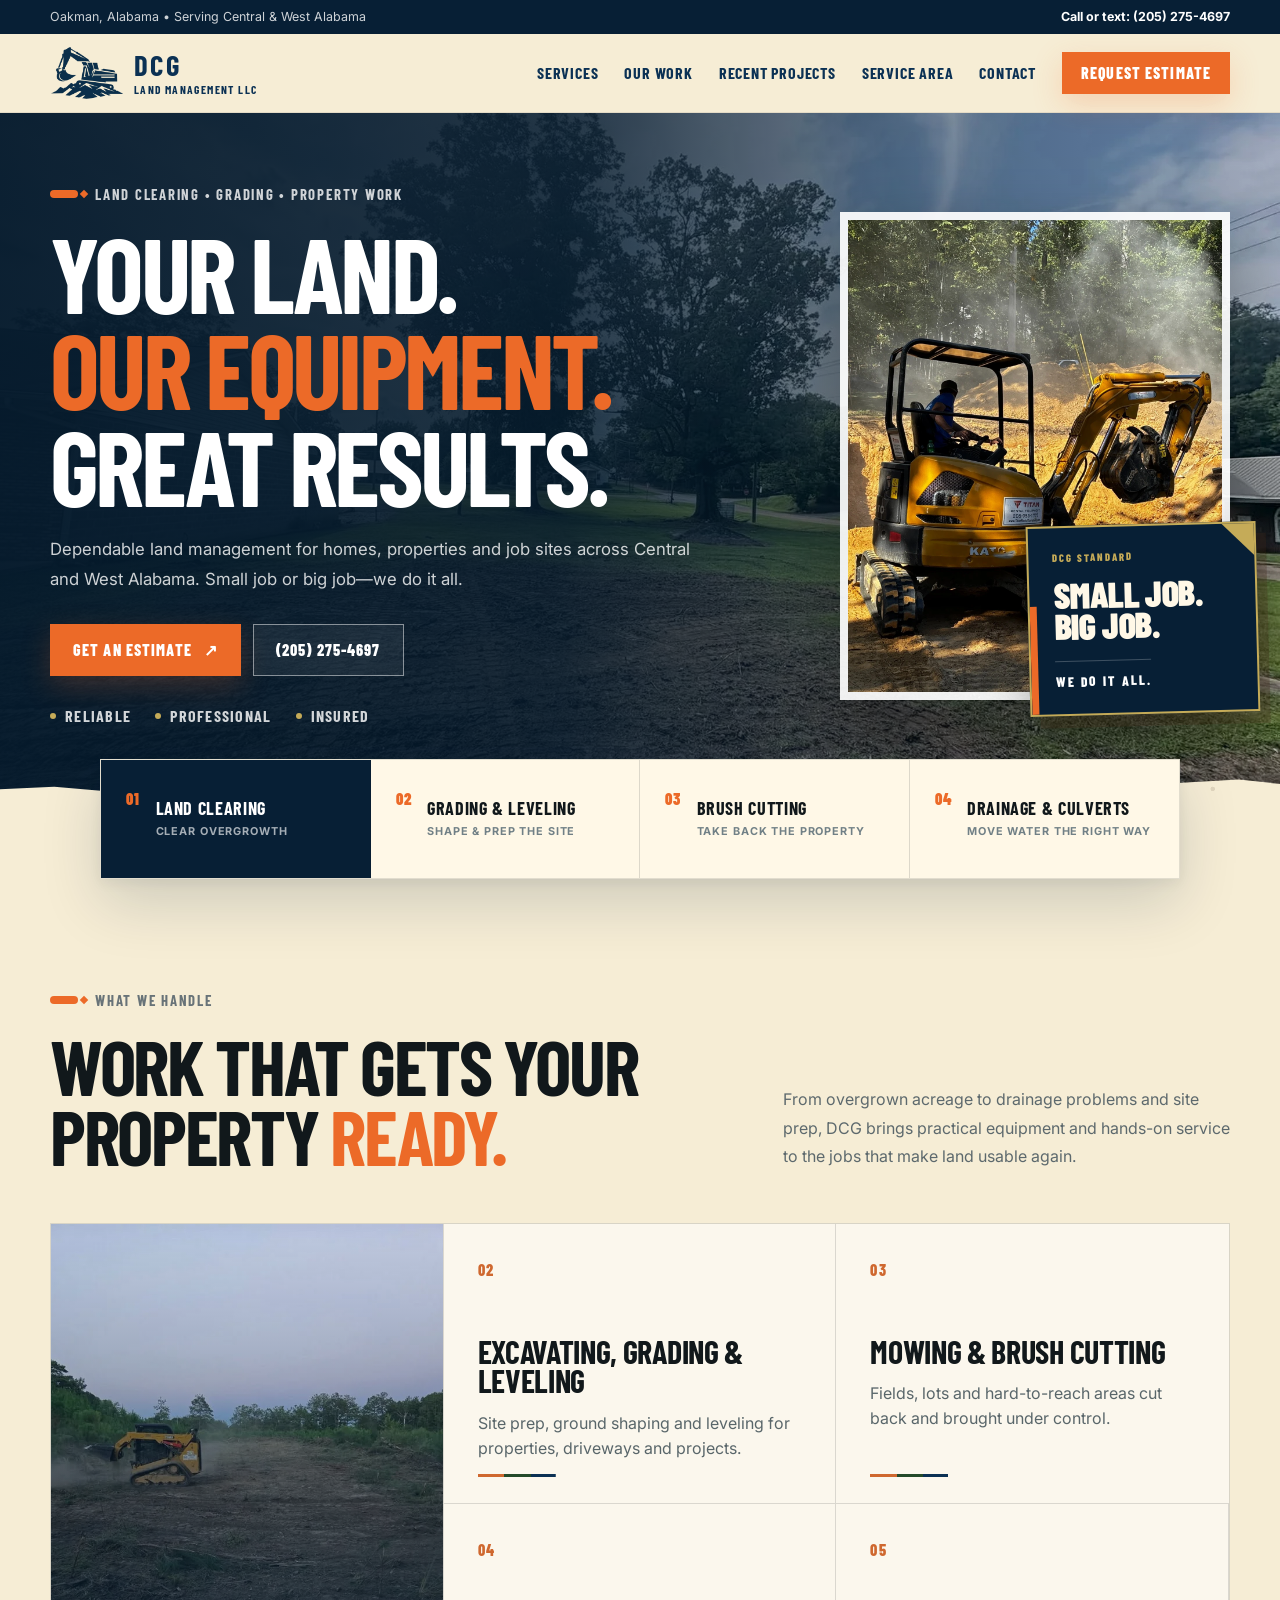
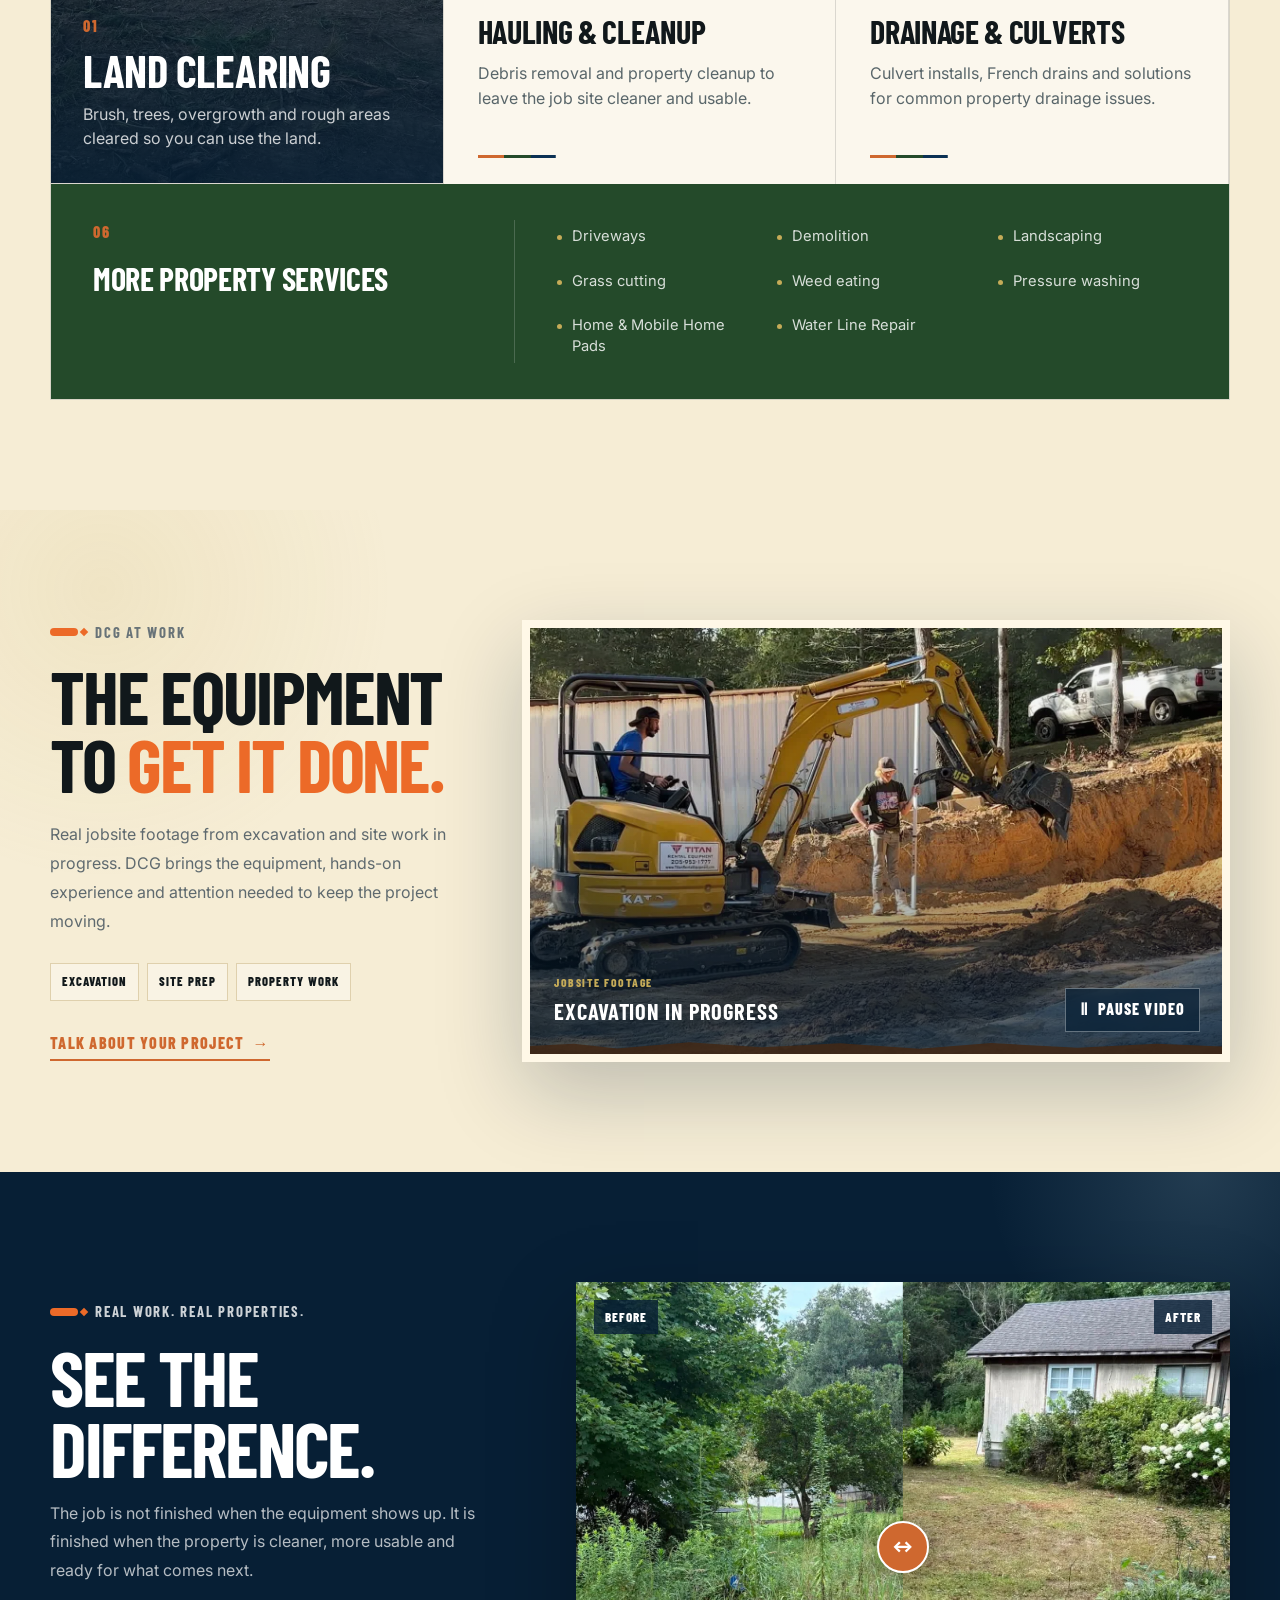
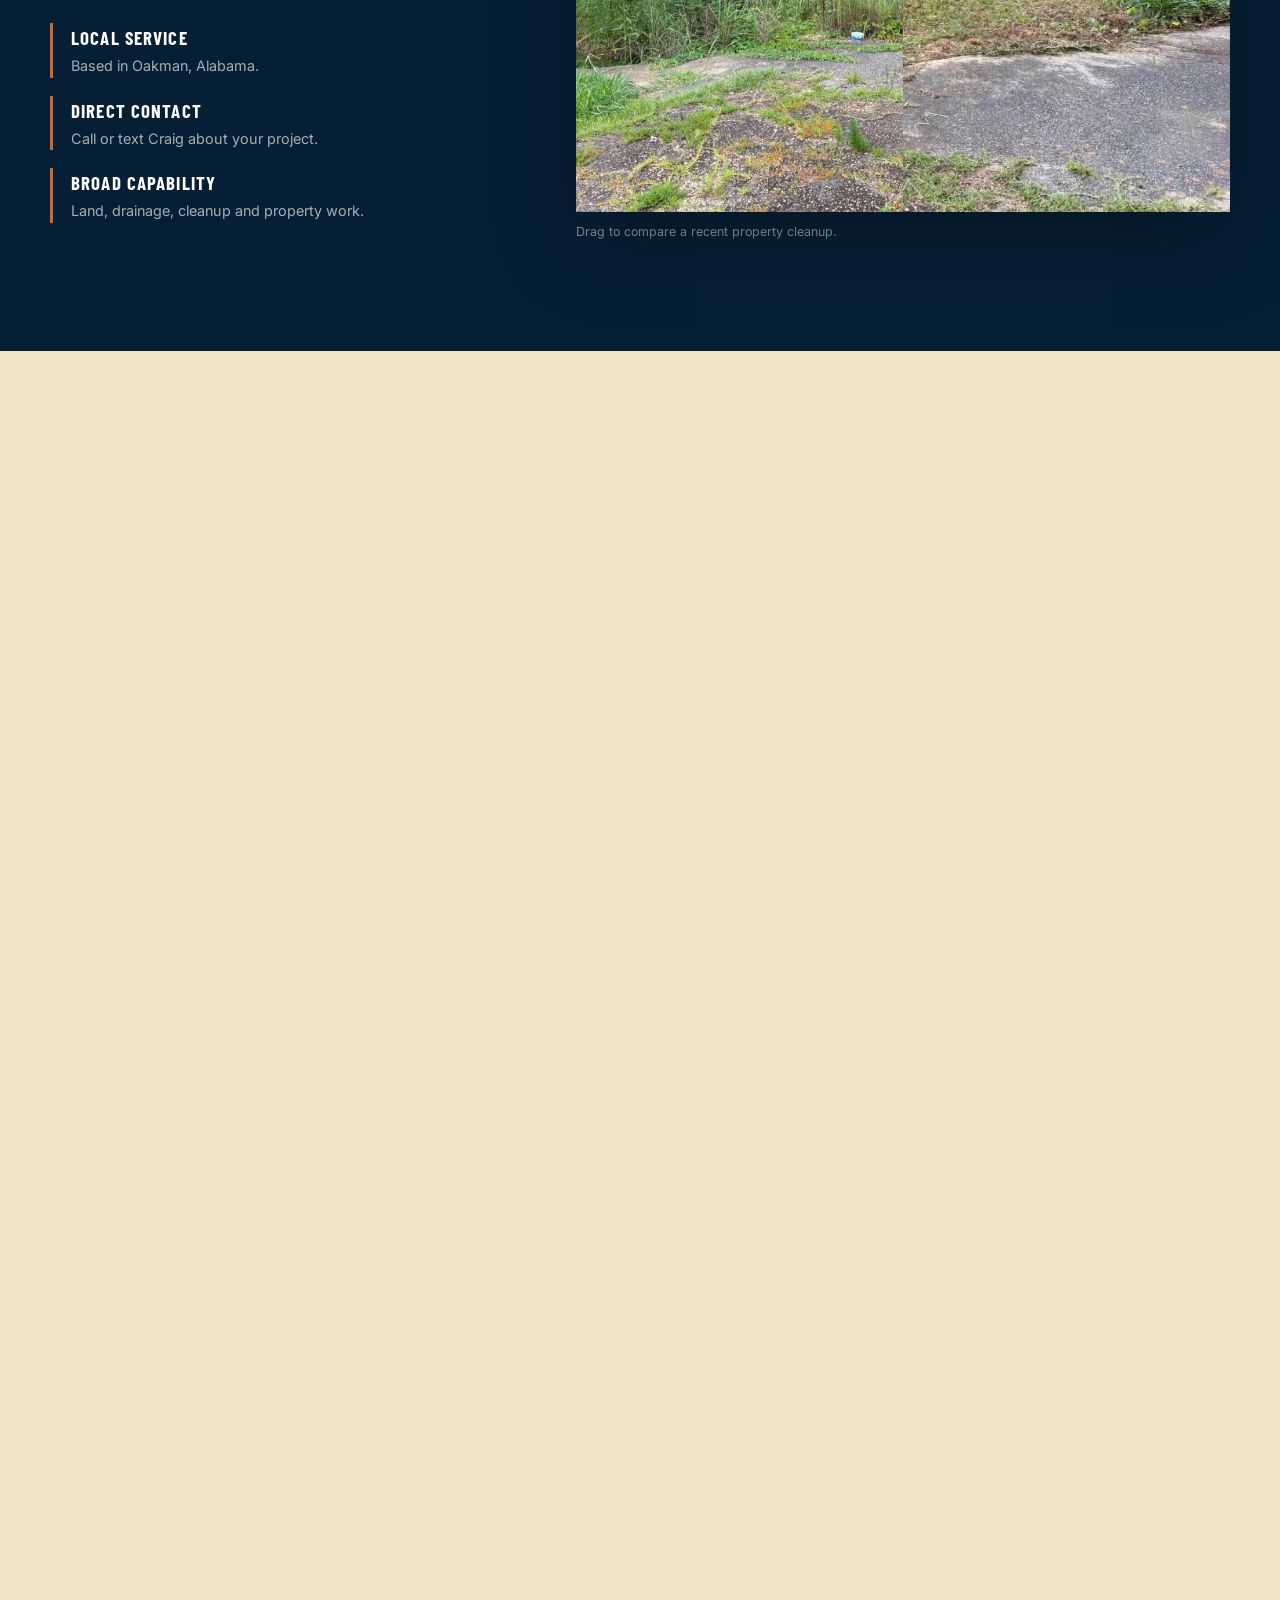
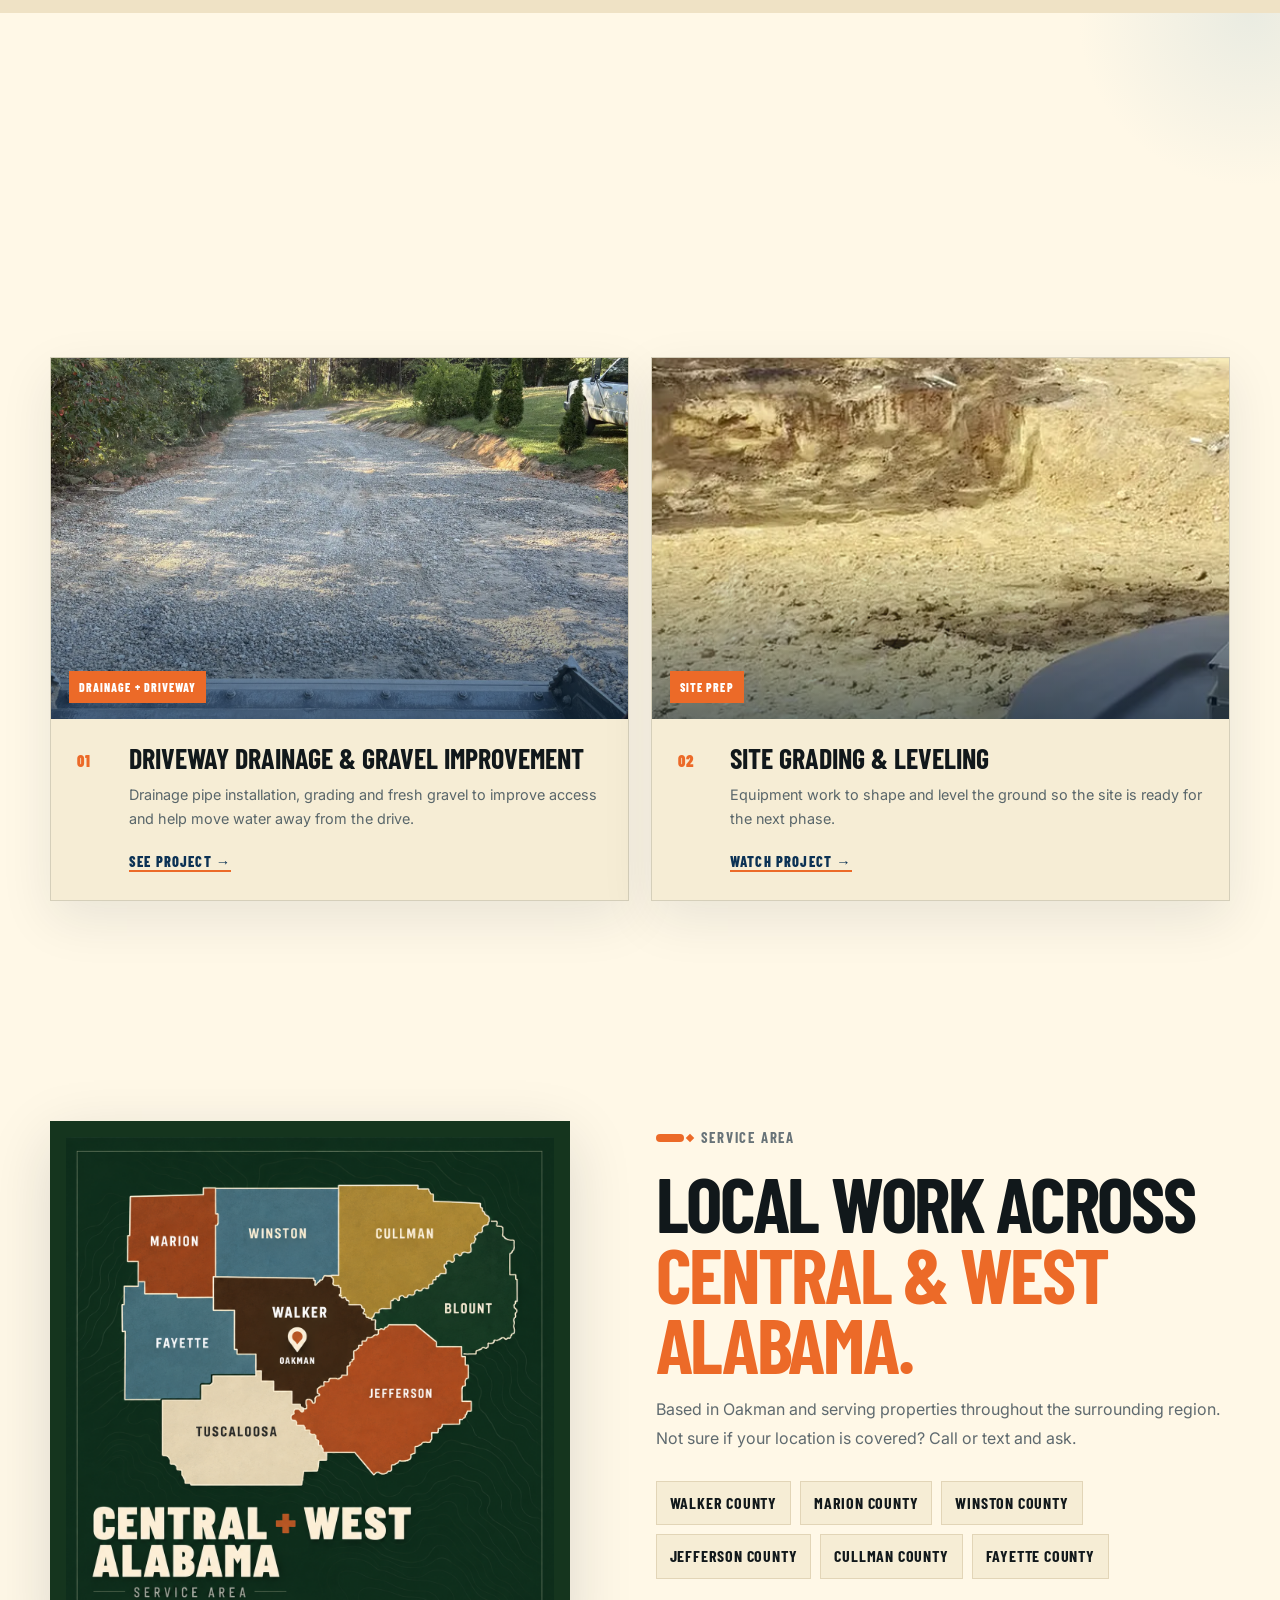
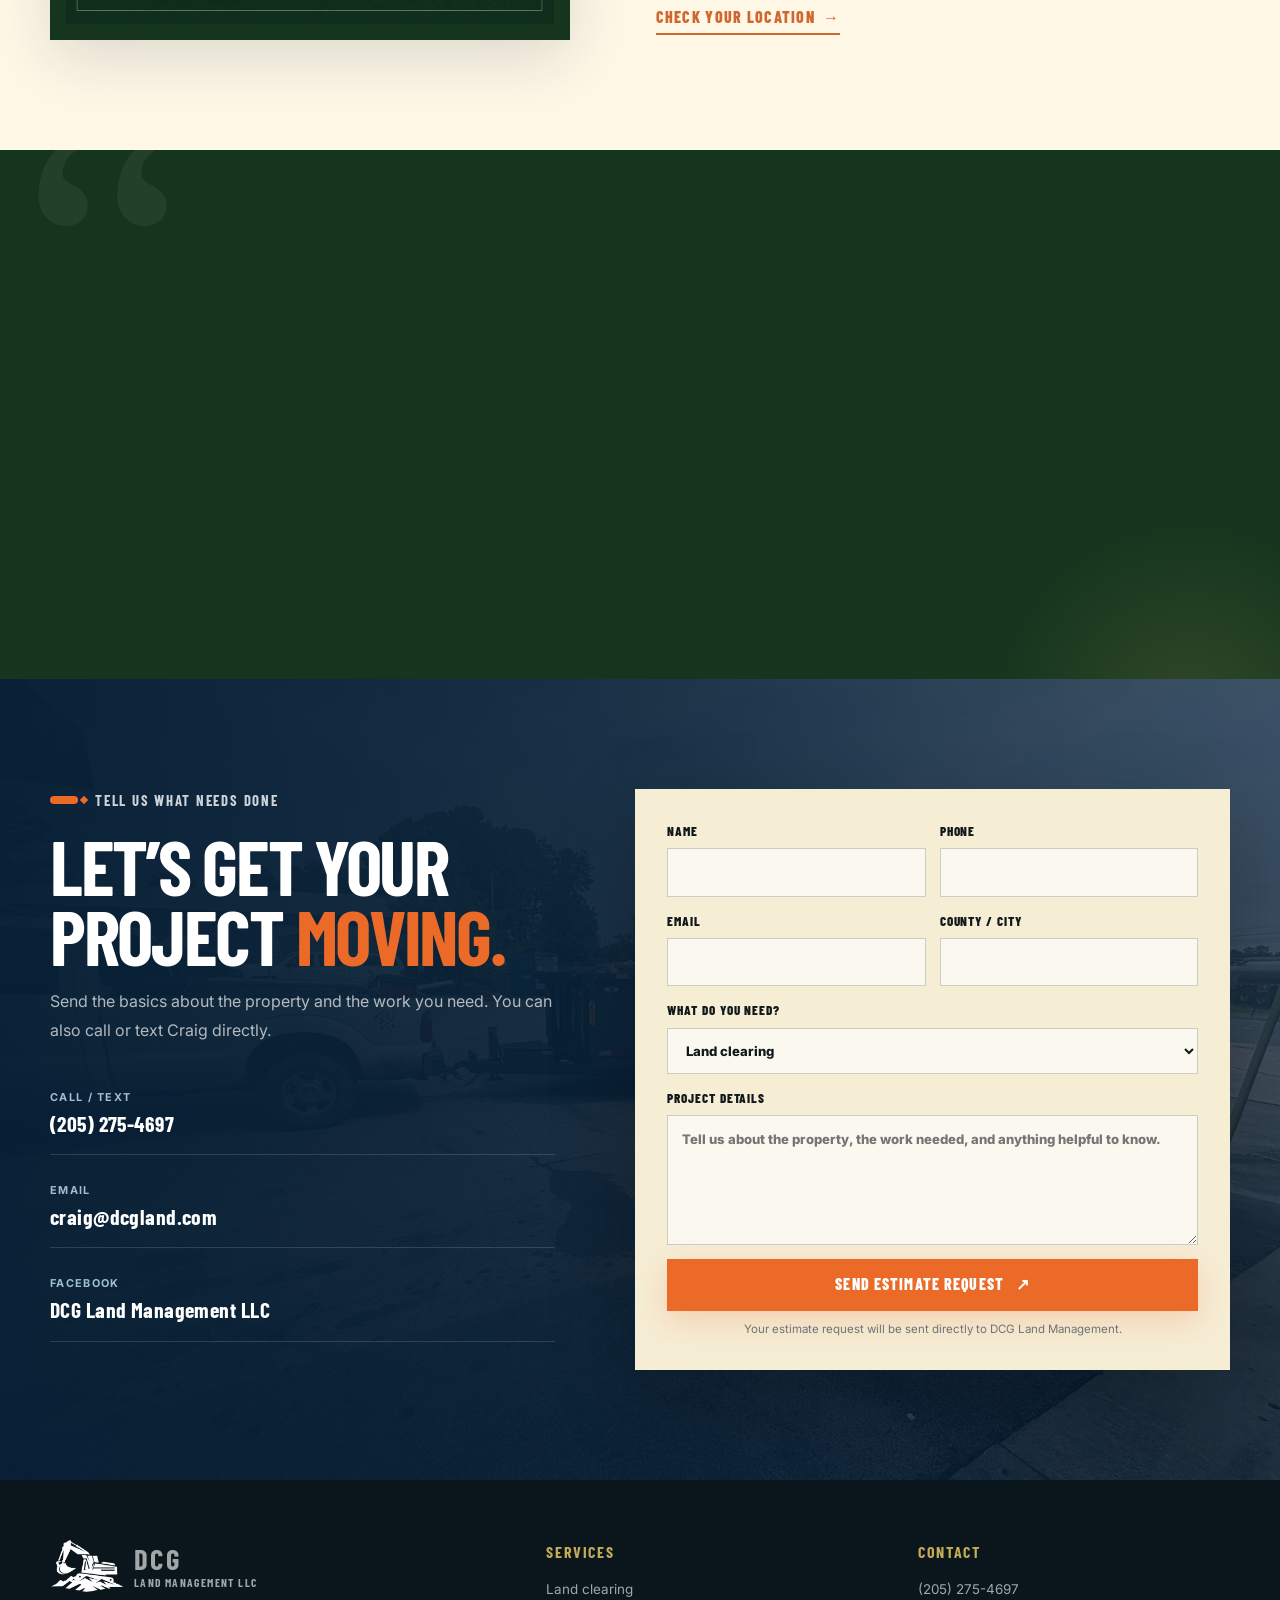
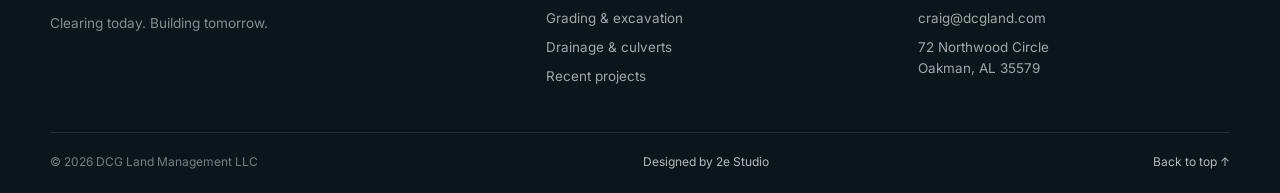
==== commit 1ff4b622: "Add recent projects page and project media" ====
--- a/index.html
+++ b/index.html
@@ -18,13 +18,14 @@
 <meta property="og:title" content="DCG Land Management LLC | Oakman, Alabama" />
 <meta property="og:description" content="Land clearing, excavation, grading, mowing, brush cutting, drainage, hauling and property cleanup across Central and West Alabama." />
 <meta property="og:url" content="https://dcg-land.com/" />
-<meta property="og:image" content="https://dcg-land.com/assets/dcg-mark.png" />
-<meta property="og:image:alt" content="DCG Land Management LLC logo" />
-
+<meta property="og:image" content="https://dcg-land.com/assets/dcg-social-share.png" />
+<meta property="og:image:alt" content="DCG Land Management LLC - Land Clearing, Excavation, Grading and Drainage" />
+<meta property="og:image:width" content="1200" />
+<meta property="og:image:height" content="630" />
 <meta name="twitter:card" content="summary_large_image" />
 <meta name="twitter:title" content="DCG Land Management LLC | Oakman, Alabama" />
 <meta name="twitter:description" content="Land clearing, excavation, grading, mowing, brush cutting, drainage, hauling and property cleanup across Central and West Alabama." />
-<meta name="twitter:image" content="https://dcg-land.com/assets/dcg-mark.png" />
+<meta name="twitter:image" content="https://dcg-land.com/assets/dcg-social-share.png" />
 
   <script type="application/ld+json">
   {
@@ -34,7 +35,7 @@
     "url": "https://dcg-land.com/",
     "telephone": "+1-205-275-4697",
     "email": "craig@dcgland.com",
-    "image": "https://dcg-land.com/assets/dcg-mark.png",
+"image": "https://dcg-land.com/assets/dcg-social-share.png",
     "address": {
       "@type": "PostalAddress",
       "streetAddress": "72 Northwood Circle",
@@ -92,6 +93,7 @@
       <nav class="site-nav" id="site-nav" aria-label="Main navigation">
         <a href="#services">Services</a>
         <a href="#work">Our Work</a>
+        <a href="projects.html">Recent Projects</a>
         <a href="#areas">Service Area</a>
         <a href="#contact">Contact</a>
         <a class="button button--small button--orange" href="#contact">Request Estimate</a>
@@ -336,6 +338,54 @@
       </div>
     </section>
 
+
+<section class="section recent-projects-home" id="recent-projects" aria-labelledby="recent-projects-heading">
+  <div class="shell">
+    <div class="section-heading section-heading--split reveal">
+      <div>
+        <p class="eyebrow eyebrow--dark"><span></span> Recent projects</p>
+        <h2 id="recent-projects-heading">See the work <em>taking shape.</em></h2>
+      </div>
+      <div class="recent-projects-home__intro">
+        <p>Follow recent drainage, driveway, grading and site-prep work from DCG Land Management.</p>
+        <a class="text-link" href="projects.html">View all recent projects <span aria-hidden="true">→</span></a>
+      </div>
+    </div>
+
+    <div class="recent-projects-grid">
+      <a class="recent-project-card reveal" href="projects.html#driveway-drainage">
+        <div class="recent-project-card__media">
+          <img src="assets/projects/0868.webp" alt="Fresh gravel covering a recently improved driveway after drainage work" loading="lazy" width="1600" height="1200" />
+          <span class="recent-project-card__tag">Drainage + Driveway</span>
+        </div>
+        <div class="recent-project-card__body">
+          <span class="recent-project-card__number">01</span>
+          <div>
+            <h3>Driveway Drainage &amp; Gravel Improvement</h3>
+            <p>Drainage pipe installation, grading and fresh gravel to improve access and help move water away from the drive.</p>
+            <span class="recent-project-card__link">See project <span aria-hidden="true">→</span></span>
+          </div>
+        </div>
+      </a>
+
+      <a class="recent-project-card reveal" href="projects.html#site-grading">
+        <div class="recent-project-card__media">
+          <img src="assets/projects/grading-video-poster.webp" alt="Equipment grading and leveling an open work site" loading="lazy" width="720" height="405" />
+          <span class="recent-project-card__tag">Site Prep</span>
+        </div>
+        <div class="recent-project-card__body">
+          <span class="recent-project-card__number">02</span>
+          <div>
+            <h3>Site Grading &amp; Leveling</h3>
+            <p>Equipment work to shape and level the ground so the site is ready for the next phase.</p>
+            <span class="recent-project-card__link">Watch project <span aria-hidden="true">→</span></span>
+          </div>
+        </div>
+      </a>
+    </div>
+  </div>
+</section>
+
     <section class="section service-area" id="areas">
       <div class="shell service-area__grid">
         <div class="service-area__map-card reveal">
@@ -445,6 +495,7 @@
         <a href="#services">Land clearing</a>
         <a href="#services">Grading &amp; excavation</a>
         <a href="#services">Drainage &amp; culverts</a>
+        <a href="projects.html">Recent projects</a>
       </div>
       <div>
         <strong>Contact</strong>
--- a/styles.css
+++ b/styles.css
@@ -1427,9 +1427,46 @@
 
   :root { --shell: min(100% - 30px, 900px); }
 
-  .site-nav { position: fixed; top: 112px; left: 15px; right: 15px; display: grid; gap: 0; padding: 15px; background: var(--linen); box-shadow: var(--shadow); transform: translateY(-18px); opacity: 0; pointer-events: none; transition: .22s ease; }
-
-  .site-nav.is-open { opacity: 1; transform: translateY(0); pointer-events: auto; }
+  .site-header {
+    background: var(--linen);
+  }
+
+  .site-header__inner {
+    position: relative;
+  }
+
+  .site-nav {
+    position: absolute;
+    top: 100%;
+    left: 0;
+    right: 0;
+
+    display: grid;
+    gap: 0;
+    padding: 15px;
+
+    background: var(--linen);
+    box-shadow: var(--shadow);
+
+    transform: translateY(-10px);
+    opacity: 0;
+    visibility: hidden;
+    pointer-events: none;
+
+    z-index: 100;
+
+    transition:
+      opacity .22s ease,
+      transform .22s ease,
+      visibility .22s ease;
+  }
+
+  .site-nav.is-open {
+    opacity: 1;
+    visibility: visible;
+    transform: translateY(0);
+    pointer-events: auto;
+  }
 
   .site-nav > a:not(.button) { padding: 15px 12px; border-bottom: 1px solid var(--line); }
 
@@ -1539,8 +1576,6 @@
   .brand__text strong { font-size: 1.5rem; }
 
   .brand__text small { font-size: .62rem; }
-
-  .site-nav { top: 98px; left: 12px; right: 12px; }
 
   .hero__grid { padding-top: 52px; padding-bottom: 112px; }
 
@@ -2584,4 +2619,416 @@
 
     white-space: nowrap;
   }
-}+}
+
+/* =========================================================
+   RECENT PROJECTS
+========================================================= */
+
+.recent-projects-home {
+  position: relative;
+  overflow: hidden;
+  background: var(--cream);
+}
+
+.recent-projects-home::before {
+  content: "";
+  position: absolute;
+  width: 360px;
+  height: 360px;
+  right: -150px;
+  top: -180px;
+  border-radius: 50%;
+  background: radial-gradient(circle, rgba(159,192,207,.22), transparent 68%);
+  pointer-events: none;
+}
+
+.recent-projects-home__intro {
+  align-self: end;
+}
+
+.recent-projects-home__intro p {
+  margin: 0 0 18px;
+  color: #5d696d;
+  line-height: 1.8;
+}
+
+.recent-projects-grid {
+  display: grid;
+  grid-template-columns: repeat(2, minmax(0, 1fr));
+  gap: 22px;
+}
+
+.recent-project-card {
+  min-width: 0;
+  background: var(--linen);
+  border: 1px solid var(--line);
+  box-shadow: 0 18px 50px rgba(7,31,53,.09);
+  transition: transform .25s ease, box-shadow .25s ease;
+}
+
+.recent-project-card:hover {
+  transform: translateY(-4px);
+  box-shadow: 0 24px 60px rgba(7,31,53,.14);
+}
+
+.recent-project-card__media {
+  position: relative;
+  aspect-ratio: 16 / 10;
+  overflow: hidden;
+  background: var(--navy-deep);
+}
+
+.recent-project-card__media img {
+  width: 100%;
+  height: 100%;
+  object-fit: cover;
+  transition: transform .45s ease;
+}
+
+.recent-project-card:hover .recent-project-card__media img {
+  transform: scale(1.025);
+}
+
+.recent-project-card__media::after {
+  content: "";
+  position: absolute;
+  inset: 0;
+  background: linear-gradient(180deg, transparent 52%, rgba(7,31,53,.58));
+  pointer-events: none;
+}
+
+.recent-project-card__tag {
+  position: absolute;
+  z-index: 2;
+  left: 18px;
+  bottom: 16px;
+  padding: 7px 10px;
+  background: var(--orange-bright);
+  color: var(--white);
+  font-family: "Barlow Condensed", sans-serif;
+  font-size: .74rem;
+  font-weight: 800;
+  text-transform: uppercase;
+  letter-spacing: .09em;
+}
+
+.recent-project-card__body {
+  display: grid;
+  grid-template-columns: 38px 1fr;
+  gap: 14px;
+  padding: 26px;
+}
+
+.recent-project-card__number {
+  padding-top: 4px;
+  color: var(--orange-bright);
+  font-family: "Barlow Condensed", sans-serif;
+  font-weight: 900;
+  letter-spacing: .08em;
+}
+
+.recent-project-card h3 {
+  margin: 0 0 11px;
+  font-size: 1.75rem;
+  line-height: .98;
+}
+
+.recent-project-card p {
+  margin: 0 0 18px;
+  color: #59666a;
+  font-size: .9rem;
+  line-height: 1.65;
+}
+
+.recent-project-card__link {
+  color: var(--navy);
+  font-family: "Barlow Condensed", sans-serif;
+  font-size: .9rem;
+  font-weight: 800;
+  text-transform: uppercase;
+  letter-spacing: .08em;
+  border-bottom: 2px solid var(--orange-bright);
+}
+
+/* Recent Projects page */
+.projects-hero {
+  position: relative;
+  overflow: hidden;
+  background:
+    radial-gradient(circle at 86% 18%, rgba(159,192,207,.2), transparent 26%),
+    var(--navy-deep);
+  color: var(--white);
+}
+
+.projects-hero__inner {
+  position: relative;
+  padding: 92px 0 86px;
+}
+
+.projects-hero h1 {
+  max-width: 900px;
+  margin-bottom: 22px;
+  font-size: clamp(4rem, 8vw, 7.2rem);
+}
+
+.projects-hero__lede {
+  max-width: 720px;
+  margin: 0;
+  color: rgba(255,255,255,.72);
+  font-size: 1.04rem;
+  line-height: 1.8;
+}
+
+.projects-list {
+  background: var(--linen);
+}
+
+.project-story {
+  padding: 105px 0;
+}
+
+.project-story + .project-story {
+  border-top: 1px solid var(--line);
+}
+
+.project-story__heading {
+  display: grid;
+  grid-template-columns: .76fr 1.24fr;
+  gap: 70px;
+  align-items: end;
+  margin-bottom: 42px;
+}
+
+.project-story__number {
+  display: block;
+  margin-bottom: 14px;
+  color: var(--orange-bright);
+  font-family: "Barlow Condensed", sans-serif;
+  font-size: .9rem;
+  font-weight: 900;
+  letter-spacing: .12em;
+}
+
+.project-story__heading h2 {
+  margin-bottom: 0;
+  font-size: clamp(3.1rem, 5.8vw, 5.5rem);
+}
+
+.project-story__summary {
+  max-width: 650px;
+}
+
+.project-story__summary p {
+  margin: 0 0 22px;
+  color: #5d696d;
+  line-height: 1.8;
+}
+
+.project-story__services {
+  display: flex;
+  flex-wrap: wrap;
+  gap: 8px;
+}
+
+.project-story__services span {
+  padding: 8px 11px;
+  background: var(--cream);
+  border: 1px solid #dfd0ad;
+  color: var(--navy);
+  font-family: "Barlow Condensed", sans-serif;
+  font-size: .76rem;
+  font-weight: 800;
+  text-transform: uppercase;
+  letter-spacing: .08em;
+}
+
+.project-progress-grid {
+  display: grid;
+  grid-template-columns: 1.1fr .9fr;
+  grid-template-rows: 360px 360px;
+  gap: 14px;
+}
+
+.project-progress-grid figure {
+  position: relative;
+  margin: 0;
+  overflow: hidden;
+  background: var(--navy-deep);
+}
+
+.project-progress-grid figure:first-child {
+  grid-row: 1 / span 2;
+}
+
+.project-progress-grid img {
+  width: 100%;
+  height: 100%;
+  object-fit: cover;
+}
+
+.project-progress-grid figcaption {
+  position: absolute;
+  z-index: 2;
+  left: 16px;
+  bottom: 14px;
+  padding: 6px 9px;
+  background: rgba(7,31,53,.82);
+  color: var(--white);
+  font-family: "Barlow Condensed", sans-serif;
+  font-size: .75rem;
+  font-weight: 800;
+  text-transform: uppercase;
+  letter-spacing: .08em;
+}
+
+.project-progress-grid figure::after {
+  content: "";
+  position: absolute;
+  inset: 0;
+  background: linear-gradient(180deg, transparent 72%, rgba(7,31,53,.5));
+  pointer-events: none;
+}
+
+.project-media-feature {
+  display: grid;
+  grid-template-columns: 1fr 1fr;
+  gap: 18px;
+  margin-top: 18px;
+}
+
+.project-video-card,
+.project-photo-card {
+  min-width: 0;
+  background: var(--navy-deep);
+}
+
+.project-video-card video,
+.project-photo-card img {
+  display: block;
+  width: 100%;
+  height: min(72vh, 760px);
+  object-fit: cover;
+  background: #0a161b;
+}
+
+.project-video-card video {
+  object-fit: contain;
+}
+
+.project-video-card--solo {
+  max-width: 620px;
+  margin-inline: auto;
+}
+
+.project-video-card--solo video {
+  height: auto;
+  aspect-ratio: 9 / 16;
+}
+
+.project-media-caption {
+  padding: 17px 18px 19px;
+  background: var(--navy-deep);
+  color: rgba(255,255,255,.68);
+  font-size: .82rem;
+  line-height: 1.55;
+}
+
+.project-media-caption strong {
+  display: block;
+  margin-bottom: 4px;
+  color: var(--white);
+  font-family: "Barlow Condensed", sans-serif;
+  font-size: 1rem;
+  text-transform: uppercase;
+  letter-spacing: .06em;
+}
+
+.projects-cta {
+  background: var(--forest-deep);
+  color: var(--white);
+}
+
+.projects-cta__inner {
+  display: grid;
+  grid-template-columns: 1fr auto;
+  gap: 36px;
+  align-items: center;
+}
+
+.projects-cta h2 {
+  margin-bottom: 12px;
+  font-size: clamp(2.8rem, 5vw, 4.8rem);
+}
+
+.projects-cta p {
+  max-width: 720px;
+  margin: 0;
+  color: rgba(255,255,255,.68);
+}
+
+@media (max-width: 980px) {
+  .recent-projects-grid,
+  .project-media-feature {
+    grid-template-columns: 1fr;
+  }
+
+  .project-story__heading {
+    grid-template-columns: 1fr;
+    gap: 26px;
+  }
+
+  .project-progress-grid {
+    grid-template-columns: 1fr 1fr;
+    grid-template-rows: 420px 300px;
+  }
+
+  .project-progress-grid figure:first-child {
+    grid-column: 1 / -1;
+    grid-row: auto;
+  }
+
+  .projects-cta__inner {
+    grid-template-columns: 1fr;
+  }
+}
+
+@media (max-width: 640px) {
+  .recent-project-card__body {
+    padding: 22px;
+  }
+
+  .projects-hero__inner {
+    padding: 70px 0 64px;
+  }
+
+  .projects-hero h1 {
+    font-size: clamp(3.4rem, 17vw, 5rem);
+  }
+
+  .project-story {
+    padding: 76px 0;
+  }
+
+  .project-progress-grid {
+    grid-template-columns: 1fr;
+    grid-template-rows: none;
+  }
+
+  .project-progress-grid figure,
+  .project-progress-grid figure:first-child {
+    grid-column: auto;
+    grid-row: auto;
+    min-height: 280px;
+  }
+
+  .project-progress-grid figure:first-child {
+    min-height: 390px;
+  }
+
+  .project-video-card video,
+  .project-photo-card img {
+    height: auto;
+    aspect-ratio: 9 / 16;
+  }
+}
